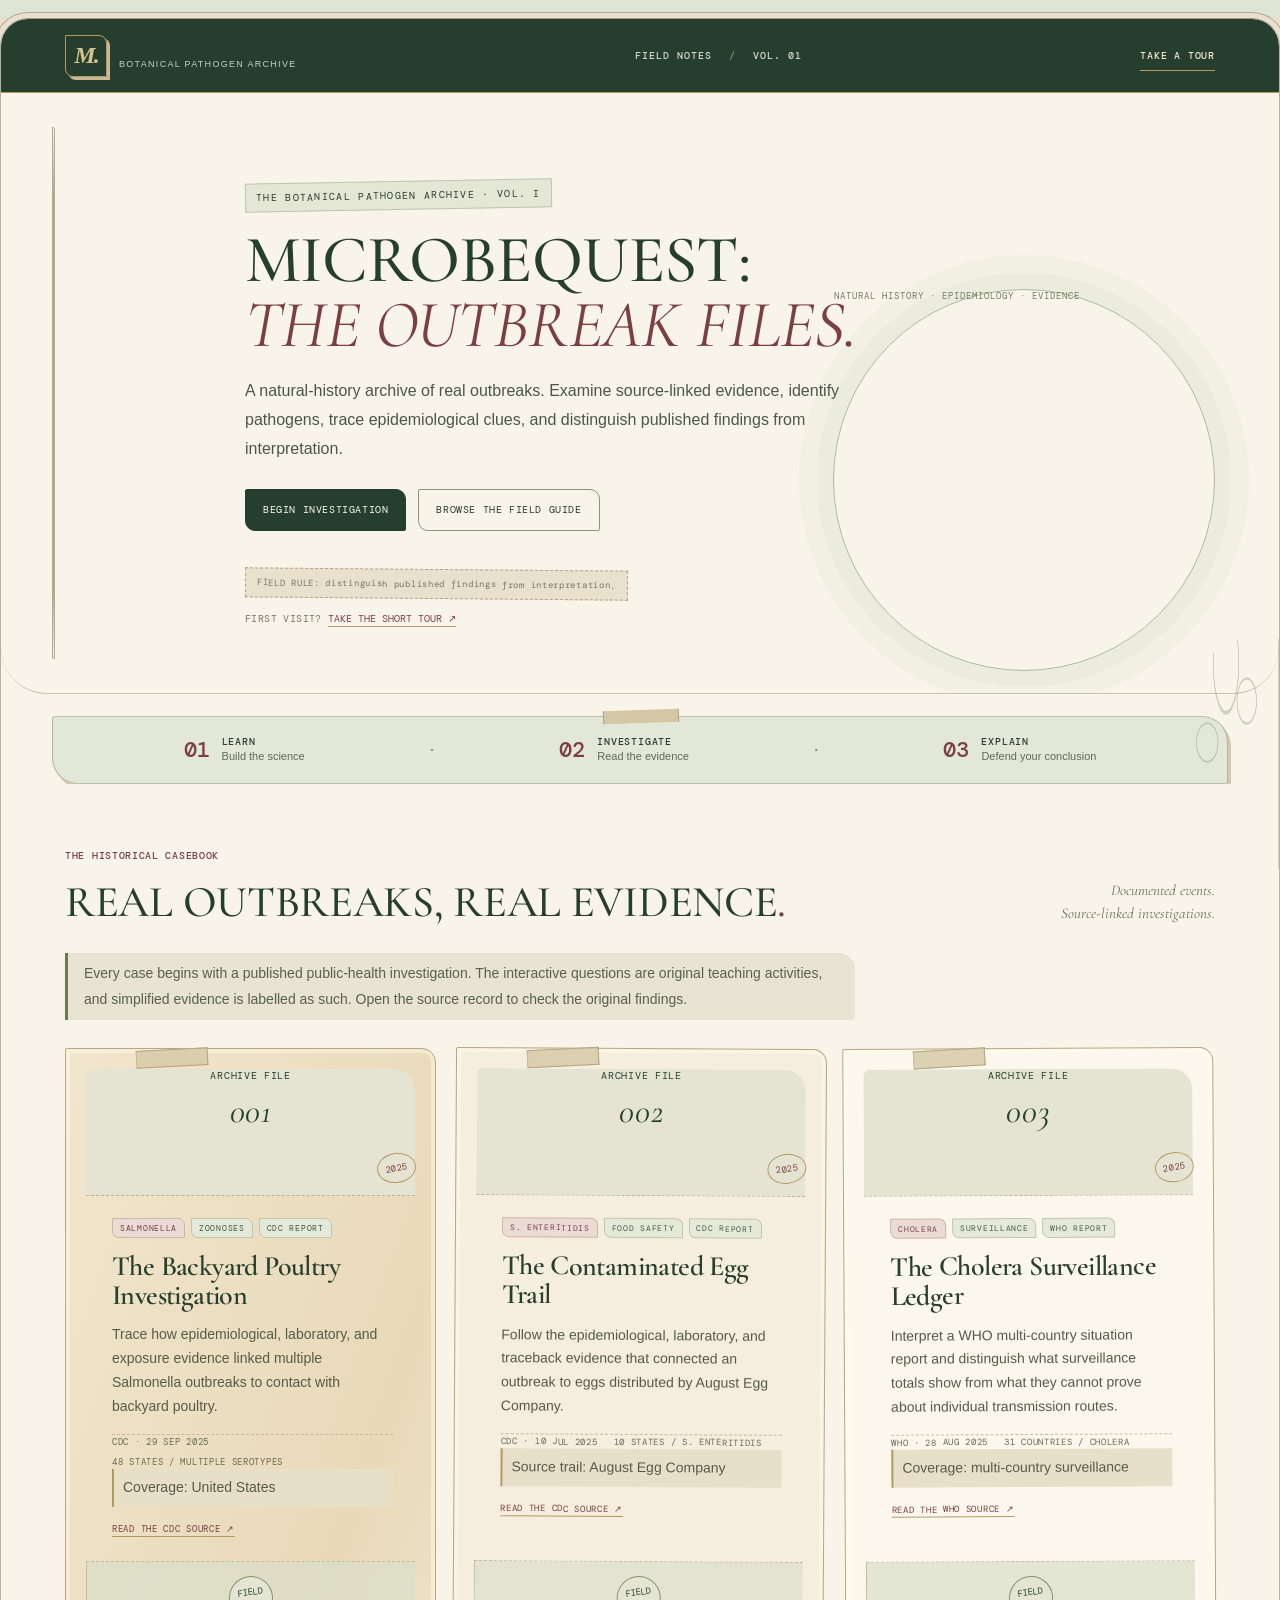
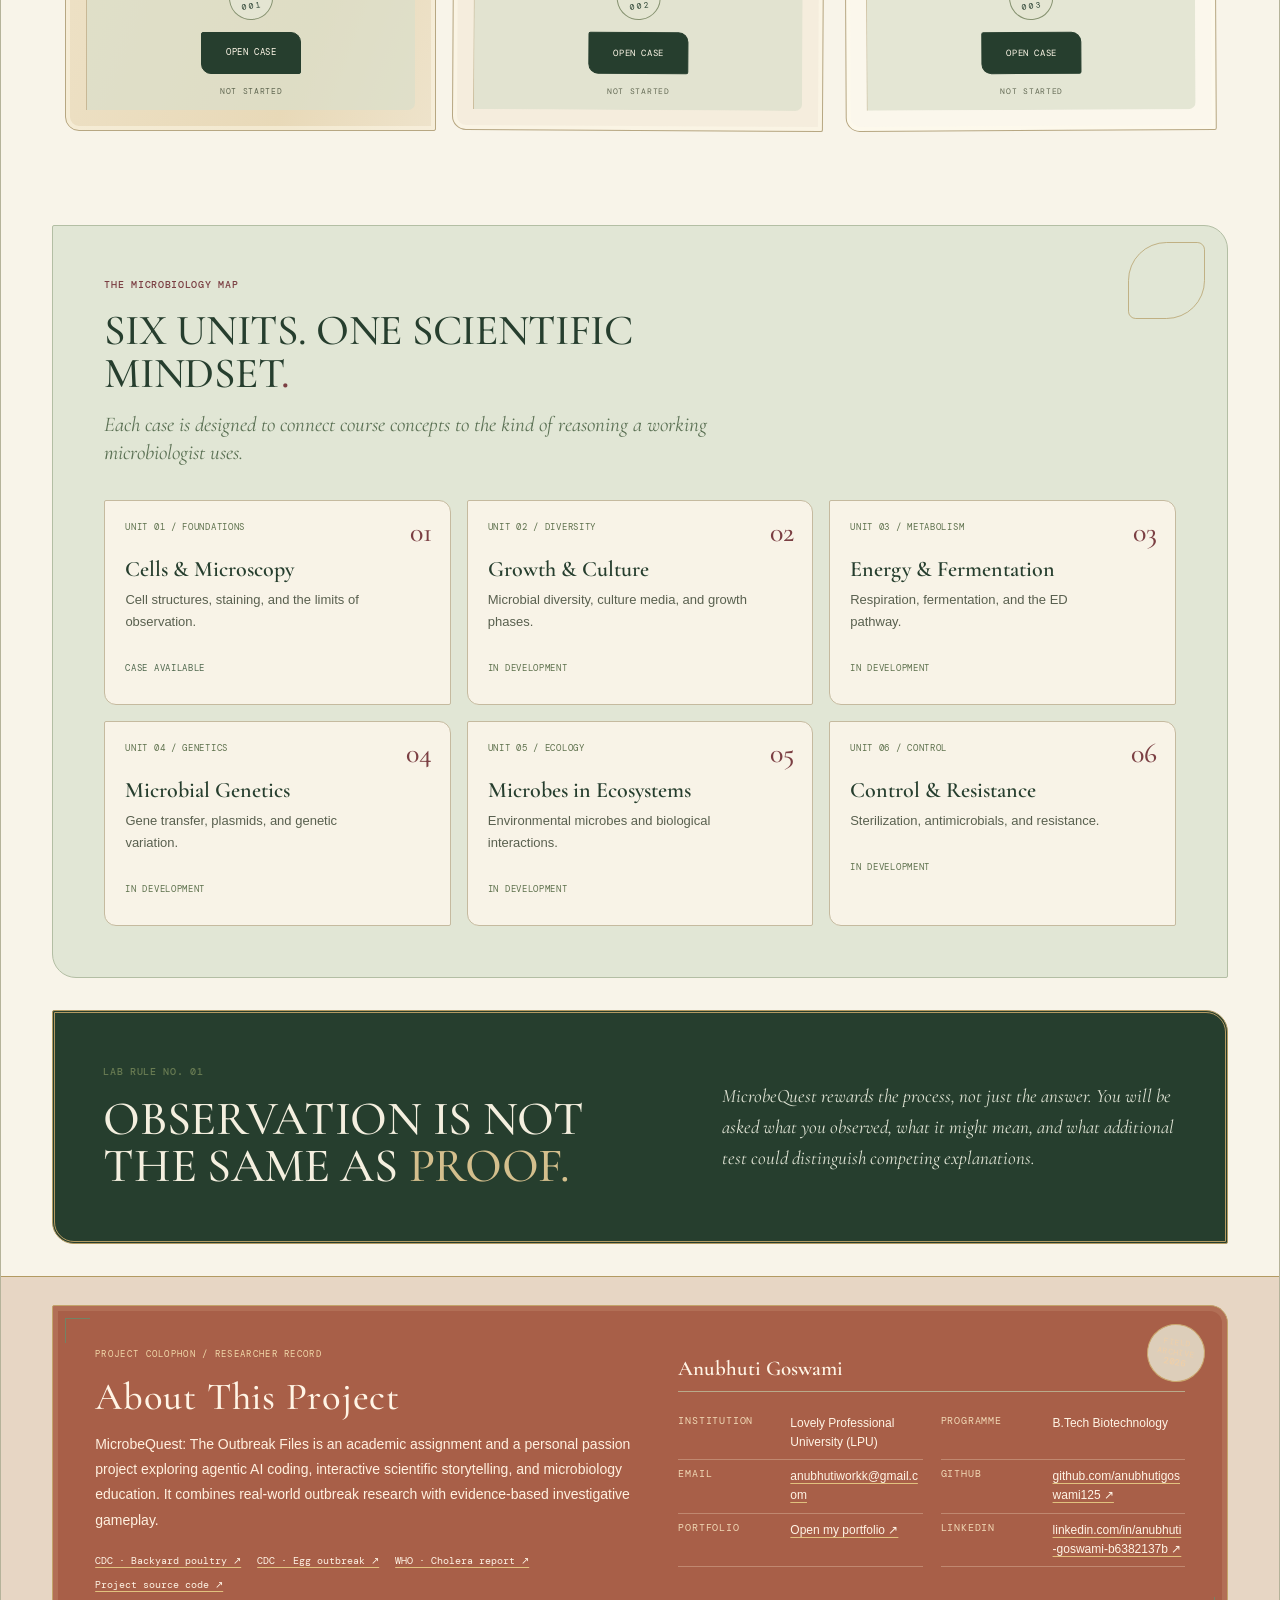
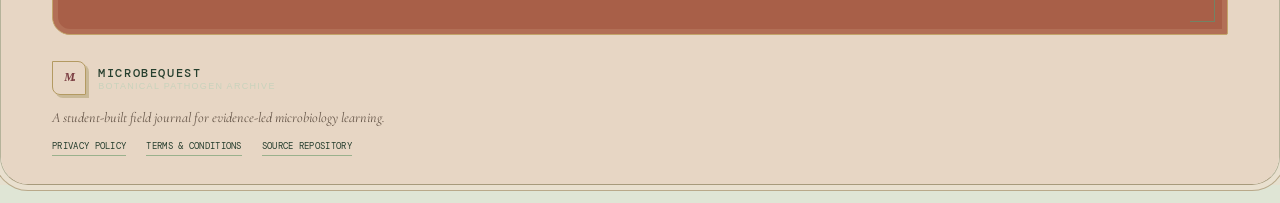
==== index.html @ d9cd5248 "Remove registration number and add portfolio link" ====
<!doctype html>
<html lang="en">
<head>
  <meta charset="utf-8">
  <meta name="viewport" content="width=device-width, initial-scale=1">
  <meta name="theme-color" content="#263e2e">
  <meta name="description" content="MicrobeQuest: The Outbreak Files — a botanical pathogen archive for source-based microbiology investigations.">
  <title>MicrobeQuest: The Outbreak Files | Botanical Pathogen Archive</title>
  <link rel="stylesheet" href="css/style.css">
  <script src="js/app.js" defer></script>
</head>
<body>
  <a class="skip-link" href="#main">Skip to investigation</a>
  <div class="desktop-shell">
    <header class="topbar">
      <a class="brand" href="index.html" aria-label="MicrobeQuest home">
        <span class="brand-mark" aria-hidden="true">M.</span>
        <span><strong>MICROBEQUEST</strong><small>BOTANICAL PATHOGEN ARCHIVE</small></span>
      </a>
      <div class="topbar-status">FIELD NOTES <span class="topbar-divider">/</span> VOL. 01</div>
      <button class="topbar-link tour-link" id="take-tour" type="button">TAKE A TOUR</button>
    </header>

    <main id="main">
      <section class="hero">
    </svg>
          <div class="hero-copy" id="hero-intro">
          <p class="eyebrow">THE BOTANICAL PATHOGEN ARCHIVE · VOL. I</p>
          <h1>MICROBEQUEST:<br><span>THE OUTBREAK FILES.</span></h1>
          <p class="hero-description">A natural-history archive of real outbreaks. Examine source-linked evidence, identify pathogens, trace epidemiological clues, and distinguish published findings from interpretation.</p>
          <div class="hero-actions">
            <button class="button button-primary" id="start-investigation">BEGIN INVESTIGATION</button>
            <a class="button button-secondary" href="#field-guide">BROWSE THE FIELD GUIDE</a>
          </div>
          <div class="hero-footnote">FIELD RULE: distinguish published findings from interpretation.</div>
          <p class="tour-prompt">FIRST VISIT? <button class="inline-tour-link" id="hero-tour" type="button">TAKE THE SHORT TOUR ↗</button></p>
        </div>
      </section>

      <section class="mission-strip" aria-label="Learning loop">
        <div><span class="strip-number">01</span><span><strong>LEARN</strong><small>Build the science</small></span></div>
        <span class="strip-arrow" aria-hidden="true">·</span>
        <div><span class="strip-number">02</span><span><strong>INVESTIGATE</strong><small>Read the evidence</small></span></div>
        <span class="strip-arrow" aria-hidden="true">·</span>
        <div><span class="strip-number">03</span><span><strong>EXPLAIN</strong><small>Defend your conclusion</small></span></div>
      </section>

      <section class="case-section" id="case-files" aria-labelledby="case-files-title">
        <div class="section-heading">
          <div><p class="eyebrow">THE HISTORICAL CASEBOOK</p><h2 id="case-files-title">REAL OUTBREAKS, REAL EVIDENCE<span class="heading-period">.</span></h2></div>
          <p class="section-aside">Documented events.<br>Source-linked investigations.</p>
        </div>
        <p class="archive-intro">Every case begins with a published public-health investigation. The interactive questions are original teaching activities, and simplified evidence is labelled as such. Open the source record to check the original findings.</p>
        <div class="case-archive-grid">
          <article class="case-card case-card-archive">
            <div class="case-card-index"><span>ARCHIVE FILE</span><strong>001</strong><span class="case-stamp">2025</span></div>
            <div class="case-card-main">
              <div class="case-tags"><span>SALMONELLA</span><span>ZOONOSES</span><span>CDC REPORT</span></div>
              <h3>The Backyard Poultry Investigation</h3>
              <p>Trace how epidemiological, laboratory, and exposure evidence linked multiple Salmonella outbreaks to contact with backyard poultry.</p>
              <div class="case-meta"><span>CDC · 29 SEP 2025</span><span>48 STATES / MULTIPLE SEROTYPES</span></div><p class="case-geography">Coverage: United States</p>
              <a class="source-link" href="https://www.cdc.gov/salmonella/outbreaks/mbandaka-05-01/investigation.html" target="_blank" rel="noreferrer">READ THE CDC SOURCE ↗</a>
            </div>
            <div class="case-card-action"><div class="case-seal">FIELD<br><small>001</small></div><button class="button button-primary" data-case-id="poultry">OPEN CASE</button><small class="case-progress" data-case-progress="poultry">NOT STARTED</small></div>
          </article>
          <article class="case-card case-card-archive">
            <div class="case-card-index"><span>ARCHIVE FILE</span><strong>002</strong><span class="case-stamp">2025</span></div>
            <div class="case-card-main">
              <div class="case-tags"><span>S. ENTERITIDIS</span><span>FOOD SAFETY</span><span>CDC REPORT</span></div>
              <h3>The Contaminated Egg Trail</h3>
              <p>Follow the epidemiological, laboratory, and traceback evidence that connected an outbreak to eggs distributed by August Egg Company.</p>
              <div class="case-meta"><span>CDC · 10 JUL 2025</span><span>10 STATES / S. ENTERITIDIS</span></div><p class="case-geography">Source trail: August Egg Company</p>
              <a class="source-link" href="https://www.cdc.gov/salmonella/outbreaks/eggs-06-25/investigation.html" target="_blank" rel="noreferrer">READ THE CDC SOURCE ↗</a>
            </div>
            <div class="case-card-action"><div class="case-seal">FIELD<br><small>002</small></div><button class="button button-primary" data-case-id="eggs">OPEN CASE</button><small class="case-progress" data-case-progress="eggs">NOT STARTED</small></div>
          </article>
          <article class="case-card case-card-archive">
            <div class="case-card-index"><span>ARCHIVE FILE</span><strong>003</strong><span class="case-stamp">2025</span></div>
            <div class="case-card-main">
              <div class="case-tags"><span>CHOLERA</span><span>SURVEILLANCE</span><span>WHO REPORT</span></div>
              <h3>The Cholera Surveillance Ledger</h3>
              <p>Interpret a WHO multi-country situation report and distinguish what surveillance totals show from what they cannot prove about individual transmission routes.</p>
              <div class="case-meta"><span>WHO · 28 AUG 2025</span><span>31 COUNTRIES / CHOLERA</span></div><p class="case-geography">Coverage: multi-country surveillance</p>
              <a class="source-link" href="https://www.who.int/publications/m/item/multi-country-outbreak-of-cholera--external-situation-report--29--28-august-2025" target="_blank" rel="noreferrer">READ THE WHO SOURCE ↗</a>
            </div>
            <div class="case-card-action"><div class="case-seal">FIELD<br><small>003</small></div><button class="button button-primary" data-case-id="cholera">OPEN CASE</button><small class="case-progress" data-case-progress="cholera">NOT STARTED</small></div>
          </article>
        </div>
      </section>

      <section class="investigation hidden" id="investigation" aria-labelledby="investigation-title">
        <div class="investigation-topline"><span class="eyebrow">CASE 001 / ACTIVE INVESTIGATION</span><button class="text-button" id="close-case">← BACK TO CASE FILES</button></div>
        <div class="investigation-grid">
          <aside class="case-sidebar">
            <p class="sidebar-label">CASE PROTOCOL</p>
            <h3 id="investigation-title">The Mystery of the Missing Cell Wall</h3>
            <div class="protocol-step active"><span>01</span><div><strong>SCIENCE BRIEFING</strong><small>Review the basics</small></div></div>
            <div class="protocol-step"><span>02</span><div><strong>READ THE EVIDENCE</strong><small>Observe before deciding</small></div></div>
            <div class="protocol-step"><span>03</span><div><strong>YOUR CONCLUSION</strong><small>Explain your reasoning</small></div></div>
            <div class="sidebar-score"><small>INVESTIGATION SCORE</small><strong id="score">000</strong><span>POINTS</span></div>
          </aside>
          <div class="investigation-content" id="investigation-content" tabindex="-1">
            <div class="content-kicker"><span class="kicker-icon">FIELD NOTE 01</span> PHASE 01: SCIENCE BRIEFING</div>
            <h2>First, know what you're looking at.</h2>
            <p class="lead">A stain is a clue, not a complete identity. Let's review the structures that help microbiologists interpret a cell.</p>
            <div class="briefing-grid">
              <article class="briefing-card"><div class="briefing-symbol symbol-membrane">CELL</div><h3>Cell membrane</h3><p>A selectively permeable boundary that regulates movement of substances into and out of the cell. Both bacteria and archaea have cell membranes, though their membrane chemistry differs.</p></article>
              <article class="briefing-card"><div class="briefing-symbol symbol-wall">WALL</div><h3>Cell wall</h3><p>Provides structural support and helps resist osmotic pressure in many microbes. Bacterial walls commonly contain peptidoglycan; not every microbe has a cell wall.</p></article>
              <article class="briefing-card"><div class="briefing-symbol symbol-stain">GRAM</div><h3>Gram staining</h3><p>Separates many bacteria into Gram-positive and Gram-negative groups based on cell-envelope properties and stain retention. It does not identify a species by itself.</p></article>
            </div>
            <div class="science-note"><span class="note-icon">i</span><p><strong>SCIENTIFIC CAUTION</strong><br>A Gram-stain result can be affected by culture age, sample quality, and staining technique. Never infer more than the method supports.</p></div>
            <div class="content-footer"><span>BRIEFING 01 / 03</span><button class="button button-primary" id="to-evidence">BRIEFING COMPLETE: VIEW EVIDENCE →</button></div>
          </div>
        </div>
      </section>

      <section class="field-guide" id="field-guide">
        <div class="field-guide-header"><p class="eyebrow">THE MICROBIOLOGY MAP</p><h2>SIX UNITS. ONE SCIENTIFIC MINDSET<span class="heading-period">.</span></h2><p>Each case is designed to connect course concepts to the kind of reasoning a working microbiologist uses.</p></div>
        <div class="unit-grid">
          <article class="unit-card unit-open"><span class="unit-id">UNIT 01 / FOUNDATIONS</span><span class="unit-glyph" aria-hidden="true">01</span><h3>Cells &amp; Microscopy</h3><p>Cell structures, staining, and the limits of observation.</p><span class="unit-state">CASE AVAILABLE</span></article>
          <article class="unit-card"><span class="unit-id">UNIT 02 / DIVERSITY</span><span class="unit-glyph" aria-hidden="true">02</span><h3>Growth &amp; Culture</h3><p>Microbial diversity, culture media, and growth phases.</p><span class="unit-state">IN DEVELOPMENT</span></article>
          <article class="unit-card"><span class="unit-id">UNIT 03 / METABOLISM</span><span class="unit-glyph" aria-hidden="true">03</span><h3>Energy &amp; Fermentation</h3><p>Respiration, fermentation, and the ED pathway.</p><span class="unit-state">IN DEVELOPMENT</span></article>
          <article class="unit-card"><span class="unit-id">UNIT 04 / GENETICS</span><span class="unit-glyph" aria-hidden="true">04</span><h3>Microbial Genetics</h3><p>Gene transfer, plasmids, and genetic variation.</p><span class="unit-state">IN DEVELOPMENT</span></article>
          <article class="unit-card"><span class="unit-id">UNIT 05 / ECOLOGY</span><span class="unit-glyph" aria-hidden="true">05</span><h3>Microbes in Ecosystems</h3><p>Environmental microbes and biological interactions.</p><span class="unit-state">IN DEVELOPMENT</span></article>
          <article class="unit-card"><span class="unit-id">UNIT 06 / CONTROL</span><span class="unit-glyph" aria-hidden="true">06</span><h3>Control &amp; Resistance</h3><p>Sterilization, antimicrobials, and resistance.</p><span class="unit-state">IN DEVELOPMENT</span></article>
        </div>
      </section>

      <section class="principles">
        <div><p class="eyebrow">LAB RULE NO. 01</p><h2>OBSERVATION IS NOT<br>THE SAME AS <span>PROOF.</span></h2></div>
        <p>MicrobeQuest rewards the process, not just the answer. You will be asked what you observed, what it might mean, and what additional test could distinguish competing explanations.</p>
      </section>
    </main>

    <footer class="site-footer">
      <section class="credits-panel" aria-labelledby="credits-heading">
        <div class="credits-heading">
          <p class="eyebrow">PROJECT COLOPHON / RESEARCHER RECORD</p>
          <h2 id="credits-heading">About This Project</h2>
          <p>MicrobeQuest: The Outbreak Files is an academic assignment and a personal passion project exploring agentic AI coding, interactive scientific storytelling, and microbiology education. It combines real-world outbreak research with evidence-based investigative gameplay.</p>
          <nav class="project-source-links" aria-label="Project references"><a href="https://www.cdc.gov/salmonella/outbreaks/mbandaka-05-01/investigation.html" target="_blank" rel="noreferrer">CDC · Backyard poultry ↗</a><a href="https://www.cdc.gov/salmonella/outbreaks/eggs-06-25/investigation.html" target="_blank" rel="noreferrer">CDC · Egg outbreak ↗</a><a href="https://www.who.int/publications/m/item/multi-country-outbreak-of-cholera--external-situation-report--29--28-august-2025" target="_blank" rel="noreferrer">WHO · Cholera report ↗</a><a href="https://github.com/anubhutigoswami125/MicrobeQuest" target="_blank" rel="noreferrer">Project source code ↗</a></nav>
        </div>
        <div class="credits-details">
          <p class="credits-name">Anubhuti Goswami</p>
          <dl>
            
            <div><dt>Institution</dt><dd>Lovely Professional University (LPU)</dd></div>
            <div><dt>Programme</dt><dd>B.Tech Biotechnology</dd></div>
            <div><dt>Email</dt><dd><a href="mailto:anubhutiworkk@gmail.com">anubhutiworkk@gmail.com</a></dd></div>
            <div><dt>GitHub</dt><dd><a href="https://github.com/anubhutigoswami125" target="_blank" rel="noreferrer">github.com/anubhutigoswami125 ↗</a></dd></div>
            <div><dt>Portfolio</dt><dd><a href="https://anubhutigoswami125.github.io/" target="_blank" rel="noreferrer">Open my portfolio ↗</a></dd></div>
            <div><dt>LinkedIn</dt><dd><a href="https://www.linkedin.com/in/anubhuti-goswami-b6382137b/" target="_blank" rel="noreferrer">linkedin.com/in/anubhuti-goswami-b6382137b ↗</a></dd></div>
          </dl>
        </div>
        <span class="credits-seal" aria-hidden="true">FIELD<br>ARCHIVE<br><b>2026</b></span>
      </section><a class="brand footer-brand" href="index.html"><span class="brand-mark">M.</span><span><strong>MICROBEQUEST</strong><small>BOTANICAL PATHOGEN ARCHIVE</small></span></a><p>A student-built field journal for evidence-led microbiology learning.</p><nav class="footer-links" aria-label="Legal and project links"><a href="privacy.html">PRIVACY POLICY</a><a href="terms.html">TERMS &amp; CONDITIONS</a><a href="https://github.com/anubhutigoswami125/MicrobeQuest" target="_blank" rel="noreferrer">SOURCE REPOSITORY</a></nav></footer>
  </div>
  <section class="tour-guide" id="tour-guide" role="region" aria-label="Website tour guide" aria-live="polite" hidden>
    <div class="tour-guide-top"><span class="tour-kicker">FIELD GUIDE / ORIENTATION</span><button type="button" class="tour-close" id="tour-close" aria-label="Close tour">×</button></div>
    <p class="tour-count" id="tour-count">STEP 1 OF 7</p>
    <h2 id="tour-title">Welcome to MicrobeQuest</h2>
    <p id="tour-copy">Explore documented outbreaks through source-based evidence and scientific reasoning.</p>
    <div class="tour-progress" aria-hidden="true"><span id="tour-progress-bar"></span></div>
    <div class="tour-controls"><button type="button" class="tour-control tour-back" id="tour-back">BACK</button><button type="button" class="tour-skip" id="tour-skip">SKIP TOUR</button><button type="button" class="tour-control tour-next" id="tour-next">NEXT →</button></div>
  </section>
  <div class="toast" id="toast" role="status" aria-live="polite"></div>
</body>
</html>
---- css/style.css ----
@import url('https://fonts.googleapis.com/css2?family=Cormorant+Garamond:ital,wght@0,400;0,500;0,600;1,400;1,500;1,600&family=DM+Mono:wght@400;500&display=swap');
:root{--ink:#30203d;--muted:#687568;--pink:#f2a9d8;--hot:#e84eb4;--lav:#d9dfcf;--blue:#d8e1d3;--cream:#f8f5ec;--line:#d9bdd7;--lime:#d8f28d;--mono:"DM Mono",monospace;--sans:"Space Grotesk",sans-serif;--pixel:4px 0,0 4px,4px 4px}
*{box-sizing:border-box}html{scroll-behavior:smooth;scroll-padding-top:24px}body{margin:0;color:var(--ink);background-color:#f5f0e4;background-image:radial-gradient(#b7b5a3 0.7px,transparent .7px);background-size:12px 12px;font-family:var(--sans);line-height:1.55}button,a{font:inherit}a{color:inherit}.skip-link{position:absolute;top:-60px;left:12px;background:white;padding:10px;z-index:10}.skip-link:focus{top:12px}.desktop-shell{max-width:1440px;margin:0 auto;background:var(--cream);border-left:1px solid #e6cfe3;border-right:1px solid #e6cfe3;overflow:hidden}.topbar{height:76px;padding:0 clamp(20px,5vw,72px);display:flex;align-items:center;justify-content:space-between;border-bottom:2px solid var(--ink);background:#fffafd}.brand{display:flex;align-items:center;gap:12px;text-decoration:none}.brand-mark{width:42px;height:42px;display:grid;place-items:center;background:var(--hot);color:#fff;border:2px solid var(--ink);box-shadow:4px 4px 0 var(--ink);font:700 15px var(--mono);letter-spacing:-2px}.brand strong,.brand small{display:block;line-height:1.3}.brand strong{font:500 14px var(--mono);letter-spacing:1px}.brand small{font:400 9px var(--mono);letter-spacing:1.5px;color:var(--muted)}.topbar-status,.topbar-link{font:500 10px var(--mono);letter-spacing:1px}.status-dot{display:inline-block;width:8px;height:8px;background:#83c777;border:1px solid var(--ink);margin-right:8px}.topbar-divider{color:#b49bb7;padding:0 10px}.topbar-link{text-decoration:none;border-bottom:1px solid var(--hot);padding:8px 0}.hero{position:relative;display:grid;grid-template-columns:1.05fr .95fr;gap:32px;align-items:center;padding:clamp(52px,7vw,104px) clamp(24px,7vw,100px) 84px;background:linear-gradient(118deg,#f8f5ec 0%,#f8f5ec 45%,#f0dfd4 100%);border-bottom:2px solid var(--ink)}.eyebrow{font:500 10px var(--mono);letter-spacing:1.7px;color:#a23b8b;margin:0 0 16px}.pixel-star{color:var(--hot);font-size:16px;margin-right:6px}.hero h1{font-size:clamp(42px,6.3vw,82px);line-height:.99;letter-spacing:-4px;margin:0 0 24px;font-weight:700}.hero h1 span{color:#d83c9e;text-shadow:3px 3px 0 #f8c5e7}.hero-description{font-size:16px;line-height:1.75;max-width:520px;color:#65516d;margin:0 0 28px}.hero-actions{display:flex;gap:12px;flex-wrap:wrap}.button{display:inline-flex;align-items:center;justify-content:center;gap:18px;min-height:48px;padding:12px 17px;border:2px solid var(--ink);border-radius:0;text-decoration:none;font:500 10px var(--mono);letter-spacing:.7px;cursor:pointer;transition:transform .15s,box-shadow .15s}.button:hover{transform:translate(-2px,-2px);box-shadow:4px 4px 0 var(--ink)}.button:focus-visible,a:focus-visible{outline:3px solid #8f514d;outline-offset:4px}.button-primary{background:var(--hot);color:#fff;box-shadow:3px 3px 0 var(--ink)}.button-secondary{background:#fffafd;color:var(--ink)}.hero-footnote{margin-top:24px;font:10px var(--mono);color:#687568}.tiny-square{display:inline-block;width:7px;height:7px;background:var(--lime);border:1px solid var(--ink);margin-right:8px}.hero-art{position:relative;max-width:510px;width:100%;justify-self:end;padding:15px}.art-window{border:2px solid var(--ink);background:#fff;box-shadow:8px 8px 0 var(--ink);transform:rotate(1deg)}.window-bar,.window-footer{height:32px;display:flex;align-items:center;justify-content:space-between;padding:0 12px;background:#e7e8d9;border-bottom:2px solid var(--ink);font:9px var(--mono);letter-spacing:1px}.window-footer{background:#fffafd;border:0;border-top:2px solid var(--ink)}.feed-status{color:#558e4c}.petri-scene{height:330px;position:relative;overflow:hidden;background:linear-gradient(145deg,#dbe2d0 0%,#f0dfd4 56%,#d4dfd2 100%);display:grid;place-items:center}.petri-scene:before,.petri-scene:after{content:"";position:absolute;width:130%;height:1px;background:#fff7;transform:rotate(-25deg)}.petri-scene:after{transform:rotate(25deg)}.petri-dish{position:relative;width:min(68%,255px);aspect-ratio:1;border-radius:50%;border:3px solid #fff9;outline:2px solid #7b8c72;background:radial-gradient(circle at 36% 28%,#fff9 0 3%,transparent 4%),radial-gradient(circle at 65% 70%,#dc64b9 0 4%,transparent 5%),radial-gradient(circle at 40% 70%,#829b7d 0 5%,transparent 6%),radial-gradient(circle at 55% 43%,#ff8bcf 0 7%,transparent 8%),radial-gradient(circle at 52% 52%,#f7b5e7 0,#f7b5e7 40%,#f6d6f0 70%);box-shadow:inset 0 0 0 8px #ffffff38,0 13px 24px #56634d55;z-index:1}.dish-glint{position:absolute;inset:10px;border-radius:50%;border-top:2px solid #fff9;border-left:1px solid #fff8}.microbe{position:absolute;color:#5e7559;font-size:29px;text-shadow:2px 2px #fff8;animation:float 4s ease-in-out infinite}.microbe-a{top:20%;left:22%}.microbe-b{top:31%;right:17%;color:#b92d91;animation-delay:-1s}.microbe-c{top:57%;left:17%;color:#7e9276;animation-delay:-2s}.microbe-d{bottom:17%;left:47%;color:#c340a1;animation-delay:-.5s}.microbe-e{top:53%;right:18%;color:#a08a59;animation-delay:-1.4s}.microbe-f{top:14%;right:40%;color:#e44eaa;animation-delay:-2.4s}.microbe-g{bottom:25%;left:32%;color:#7e9276;animation-delay:-3s}.orbit{position:absolute;border:1px dashed #fff9;border-radius:50%;width:83%;aspect-ratio:1;z-index:0}.orbit-two{width:105%;border-color:#81907866}.art-label{position:absolute;z-index:2;font:9px var(--mono);letter-spacing:1px;color:#38264a;background:#fff9;padding:5px 8px}.label-top{top:22px;left:18px}.label-bottom{bottom:19px;right:16px}.spark{position:absolute;color:#fff;font-size:23px}.spark-one{top:48px;right:54px}.spark-two{bottom:54px;left:38px;font-size:29px}.spark-three{top:72px;left:54px}.floating-note{position:absolute;z-index:2;background:#e4f5a5;border:2px solid var(--ink);box-shadow:3px 3px 0 var(--ink);padding:9px 12px;font:9px/1.7 var(--mono);letter-spacing:.5px;transform:rotate(-7deg)}.note-left{bottom:8px;left:-4px}.note-right{top:4px;right:-3px;background:#e0e6d6;transform:rotate(6deg)}.hero-sticker{position:absolute;bottom:20px;left:45%;transform:rotate(-8deg);background:#f8d2ed;border:2px solid var(--ink);padding:10px 13px;text-align:center;font:700 10px/1.3 var(--mono);box-shadow:3px 3px 0 var(--ink)}.mission-strip{display:flex;align-items:center;justify-content:space-evenly;gap:18px;padding:25px clamp(20px,7vw,100px);background:#e7e8d9;border-bottom:2px solid var(--ink)}.mission-strip>div{display:flex;align-items:center;gap:12px}.strip-number{font:500 22px var(--mono);color:#a23b8b}.mission-strip strong,.mission-strip small{display:block}.mission-strip strong{font:500 10px var(--mono);letter-spacing:1px}.mission-strip small{font-size:11px;color:var(--muted)}.strip-arrow{color:#a23b8b;font-size:18px}.case-section,.field-guide{padding:clamp(50px,7vw,90px) clamp(24px,7vw,100px)}.section-heading{display:flex;align-items:end;justify-content:space-between;gap:24px;margin-bottom:28px}.section-heading h2,.field-guide h2{font-size:clamp(27px,4vw,43px);letter-spacing:-1.5px;line-height:1.1;margin:0}.heading-period{color:var(--hot)}.section-aside{font:10px/1.8 var(--mono);color:var(--muted);text-align:right;margin:0}.case-card{display:grid;grid-template-columns:100px 1fr 180px;gap:24px;border:2px solid var(--ink);background:#fff;border-bottom:5px solid var(--ink);padding:24px;box-shadow:6px 6px 0 #e8cbe4}.case-card-index{display:flex;flex-direction:column;align-items:flex-start;gap:3px;border-right:1px dashed var(--line);font:10px var(--mono);color:var(--muted)}.case-card-index strong{font-size:36px;color:var(--ink);line-height:1.1}.case-stamp{margin-top:12px;border:1px solid #d94a9f;color:#c2338a;padding:4px 6px;font-size:9px;transform:rotate(-6deg)}.case-tags{display:flex;gap:7px;flex-wrap:wrap}.case-tags span{font:9px var(--mono);padding:4px 7px;background:#e5e8d9;border:1px solid #bdc5b1}.case-tags span:first-child{background:#f9d5ed}.case-card h3{font-size:23px;line-height:1.2;margin:13px 0 9px;letter-spacing:-.6px}.case-card-main>p{font-size:13px;color:var(--muted);max-width:650px;margin:0}.case-meta{display:flex;flex-wrap:wrap;gap:16px;margin-top:20px;font:9px var(--mono);color:#687568}.meta-icon{color:#c23c9a}.case-card-action{border-left:1px dashed var(--line);padding-left:22px;display:flex;flex-direction:column;align-items:flex-start;justify-content:center;gap:12px}.case-seal{width:56px;height:56px;display:grid;align-content:center;text-align:center;border:2px dashed #bc6cae;color:#bc4d9f;font:500 15px/1 var(--mono);transform:rotate(8deg)}.case-seal small{font-size:8px;letter-spacing:2px;margin-top:3px}.case-card-action .button{font-size:9px;gap:8px;padding:10px}.case-progress{font:9px var(--mono);color:#687568}.hidden{display:none!important}.investigation{margin:0 clamp(24px,7vw,100px) 80px;border:2px solid var(--ink);background:#fff;box-shadow:6px 6px 0 #e8cbe4}.investigation-topline{display:flex;justify-content:space-between;align-items:center;padding:15px 20px;background:#e7e8d9;border-bottom:2px solid var(--ink)}.investigation-topline .eyebrow{margin:0}.text-button{border:0;background:none;color:var(--muted);font:10px var(--mono);cursor:pointer}.investigation-grid{display:grid;grid-template-columns:245px minmax(0,1fr);min-height:520px}.case-sidebar{padding:24px 18px;background:#fff6fc;border-right:2px solid var(--ink)}.sidebar-label{font:9px var(--mono);letter-spacing:1.5px;color:#a23b8b}.case-sidebar h3{font-size:20px;line-height:1.2;margin:12px 0 28px}.protocol-step{display:flex;gap:12px;padding:12px 0;border-top:1px dashed var(--line);opacity:.56}.protocol-step.active{opacity:1}.protocol-step>span{font:14px var(--mono);color:#c13d9c}.protocol-step strong,.protocol-step small{display:block}.protocol-step strong{font:9px var(--mono);letter-spacing:.2px}.protocol-step small{font-size:10px;color:var(--muted)}.sidebar-score{margin-top:28px;padding:14px;background:#e7e8d9;border:1px solid #c9c8b5}.sidebar-score small,.sidebar-score span{display:block;font:9px var(--mono);letter-spacing:.6px}.sidebar-score strong{display:block;font:32px var(--mono);line-height:1.4}.sidebar-score span{color:var(--muted)}.investigation-content{padding:clamp(22px,4vw,44px)}.content-kicker{font:10px var(--mono);letter-spacing:1px;color:#a23b8b}.kicker-icon{font-size:17px;margin-right:8px}.investigation-content h2{font-size:clamp(24px,3vw,35px);letter-spacing:-1px;line-height:1.2;margin:14px 0}.lead{font-size:13px;color:var(--muted);max-width:650px}.briefing-grid{display:grid;grid-template-columns:repeat(3,minmax(0,1fr));gap:12px;margin:26px 0}.briefing-card{padding:15px 13px;border:1px solid var(--line);background:#fffaff}.briefing-symbol{font-size:25px;width:43px;height:43px;display:grid;place-items:center;border:1px solid var(--ink);margin-bottom:15px}.symbol-membrane{background:#e0e6d6}.symbol-wall{background:#f7d6ed}.symbol-stain{background:#e7e8d9}.briefing-card h3{font-size:14px;margin:0 0 8px}.briefing-card p{font-size:11px;line-height:1.65;color:var(--muted);margin:0}.science-note{display:flex;gap:12px;padding:13px;background:#fff6d7;border:1px solid #dfc77b}.note-icon{flex:0 0 24px;height:24px;display:grid;place-items:center;background:#f4dc87;border:1px solid var(--ink);font:700 13px var(--mono)}.science-note p{font-size:11px;margin:0;color:#6b5635}.science-note strong{font:10px var(--mono);letter-spacing:.5px}.content-footer{display:flex;align-items:center;justify-content:space-between;gap:14px;margin-top:25px;padding-top:18px;border-top:1px dashed var(--line)}.content-footer>span{font:9px var(--mono);color:var(--muted)}.content-footer .button{font-size:9px}.evidence-list{display:grid;gap:12px;margin:22px 0}.evidence-item{padding:16px;border:1px solid var(--line);background:#fffaff}.evidence-item h3{font-size:15px;margin:0 0 7px}.evidence-item p{font-size:12px;color:var(--muted);margin:0}.evidence-tag{font:9px var(--mono);letter-spacing:1px;color:#b23b91}.question-block{margin-top:22px;padding:20px;background:#ecebdd;border:1px solid #c4c8b5}.question-block h3{font-size:18px;margin:8px 0}.question-block>p{font-size:12px;color:var(--muted)}.answer-options{display:grid;gap:9px;margin-top:15px}.answer-option{display:flex;align-items:flex-start;gap:11px;text-align:left;padding:12px;background:#fff;border:1px solid #bfc6b5;cursor:pointer;color:var(--ink);font-size:12px}.answer-option:hover,.answer-option:focus-visible{border:2px solid #a23b8b;padding:11px}.answer-option[aria-pressed="true"]{background:#f9d8ed;border:2px solid #a23b8b;padding:11px}.option-letter{display:grid;place-items:center;width:23px;height:23px;flex:0 0 23px;background:#e7e8d9;border:1px solid var(--ink);font:10px var(--mono)}.feedback{margin-top:14px;padding:13px;border-left:4px solid #8aaf55;background:#f0f8e6;font-size:12px}.feedback.incorrect{border-color:#d58a42;background:#fff3df}.feedback strong{display:block;font:10px var(--mono);margin-bottom:5px}.feedback p{margin:0;color:#584a5f}.field-guide{background:#fffafd;border-top:2px solid var(--ink)}.field-guide-header{max-width:690px;margin-bottom:32px}.field-guide-header>p:last-child{font-size:14px;color:var(--muted);margin-top:16px}.unit-grid{display:grid;grid-template-columns:repeat(3,minmax(0,1fr));gap:13px}.unit-card{position:relative;min-height:205px;padding:20px;background:#fff;border:1px solid var(--line);border-bottom:3px solid var(--line)}.unit-open{border:2px solid var(--ink);border-bottom:4px solid var(--ink);background:#fff5fb;box-shadow:3px 3px 0 #efc3e4}.unit-id{display:block;font:9px var(--mono);letter-spacing:.6px;color:#8a718f}.unit-glyph{position:absolute;right:18px;top:14px;font-size:28px;color:#cb48a4}.unit-card h3{font-size:17px;margin:24px 0 8px}.unit-card p{font-size:12px;color:var(--muted);margin:0 0 17px;max-width:260px}.unit-state{font:9px var(--mono);letter-spacing:.4px;color:#9d829f}.unit-open .unit-state{color:#a23b8b}.principles{display:grid;grid-template-columns:1fr .8fr;gap:50px;align-items:center;padding:55px clamp(24px,7vw,100px);background:#e7e8d9;border-top:2px solid var(--ink);border-bottom:2px solid var(--ink)}.principles h2{font-size:clamp(27px,4vw,42px);line-height:1.12;letter-spacing:-1.3px;margin:0}.principles h2 span{color:#a23b8b}.principles>p{font-size:14px;color:#62516e;max-width:480px}.site-footer{display:flex;align-items:center;justify-content:space-between;gap:20px;padding:25px clamp(24px,5vw,72px);background:#fffafd}.footer-brand .brand-mark{width:34px;height:34px;font-size:12px}.footer-brand strong{font-size:11px}.footer-brand small{font-size:8px}.site-footer>p{font-size:10px;color:var(--muted)}.site-footer>a:last-child{font:9px var(--mono);letter-spacing:.6px;text-decoration:none;border-bottom:1px solid var(--hot);white-space:nowrap}.toast{position:fixed;bottom:18px;left:50%;transform:translate(-50%,20px);opacity:0;pointer-events:none;background:var(--ink);color:white;border:2px solid var(--hot);padding:12px 16px;font:11px var(--mono);z-index:20;transition:opacity .2s,transform .2s}.toast.visible{opacity:1;transform:translate(-50%,0)}@keyframes float{0%,100%{transform:translateY(0) rotate(0)}50%{transform:translateY(-6px) rotate(8deg)}}
@media(max-width:900px){.hero{grid-template-columns:1fr;gap:50px}.hero-art{justify-self:center;width:min(100%,520px)}.hero-sticker{left:60%}.case-card{grid-template-columns:75px 1fr}.case-card-action{grid-column:2;border:0;border-top:1px dashed var(--line);padding:18px 0 0;flex-direction:row;align-items:center;flex-wrap:wrap}.case-seal{display:none}.investigation-grid{grid-template-columns:200px minmax(0,1fr)}.briefing-grid{grid-template-columns:1fr}.briefing-card{display:grid;grid-template-columns:48px 1fr;column-gap:12px}.briefing-symbol{grid-row:span 2;margin:0}.briefing-card h3{align-self:end}.briefing-card p{grid-column:2}.unit-grid{grid-template-columns:repeat(2,minmax(0,1fr))}.principles{gap:24px}}
@media(max-width:620px){.topbar{height:66px;padding:0 17px}.topbar-status{display:none}.brand-mark{width:36px;height:36px}.brand strong{font-size:12px}.brand small{font-size:8px}.hero{padding:48px 22px 68px}.hero h1{letter-spacing:-2.5px;font-size:clamp(42px,12vw,65px)}.hero-description{font-size:14px}.hero-art{padding:8px}.petri-scene{height:270px}.floating-note{font-size:8px}.hero-sticker{bottom:0;left:auto;right:22px;font-size:8px}.mission-strip{padding:20px 16px;gap:8px;justify-content:space-between}.mission-strip>div{gap:6px}.strip-number{font-size:17px}.mission-strip strong{font-size:8px}.mission-strip small{font-size:9px}.strip-arrow{font-size:12px}.case-section,.field-guide{padding:48px 20px}.section-heading{display:block}.section-aside{text-align:left;margin-top:14px}.case-card{grid-template-columns:1fr;padding:18px;gap:14px}.case-card-index{flex-direction:row;align-items:center;border:0;border-bottom:1px dashed var(--line);padding-bottom:10px}.case-card-index strong{font-size:24px}.case-stamp{margin:0 0 0 10px}.case-card h3{font-size:21px}.case-card-action{grid-column:auto;padding-top:15px}.case-meta{gap:10px}.investigation{margin:0 15px 55px}.investigation-topline{align-items:flex-start;gap:12px}.investigation-topline .eyebrow{font-size:8px}.text-button{font-size:8px}.investigation-grid{grid-template-columns:1fr}.case-sidebar{border-right:0;border-bottom:2px solid var(--ink);padding:18px}.case-sidebar h3{margin-bottom:15px}.protocol-step{display:inline-flex;vertical-align:top;width:32%;gap:6px;padding:10px 3px}.protocol-step strong{font-size:7px}.protocol-step small{font-size:8px}.sidebar-score{margin-top:12px;display:flex;align-items:center;gap:10px}.sidebar-score strong{font-size:22px}.sidebar-score small{max-width:110px}.sidebar-score span{margin-left:auto}.investigation-content{padding:22px 17px}.content-footer{align-items:flex-start;flex-direction:column}.content-footer .button{width:100%}.unit-grid{grid-template-columns:1fr}.unit-card{min-height:170px}.principles{grid-template-columns:1fr;padding:42px 22px;gap:10px}.site-footer{flex-wrap:wrap;padding:22px}.site-footer>p{order:3;flex-basis:100%;margin:0}.site-footer>a:last-child{font-size:8px}.hero-actions .button{flex:1}.hero-actions{gap:9px}}
@media(prefers-reduced-motion:reduce){*,*::before,*::after{scroll-behavior:auto!important;animation:none!important;transition:none!important}}
/* Botanical scrapbook art direction: paper, ink, specimen labels, and quiet botanical greens. */
:root{--ink:#28372b;--muted:#687568;--pink:#c88f8c;--hot:#8f514d;--lav:#d9dfcf;--blue:#d8e1d3;--cream:#f8f5ec;--line:#c9c8b5;--lime:#dce1c9;--mono:"DM Mono",monospace;--sans:"Cormorant Garamond",Georgia,serif;--paper:#f8f5ec;--leaf:#50684e;--rose:#a76e6a;--gold:#9d8754}
html{background:#e9e4d6}body{color:var(--ink);background-color:#e9e4d6;background-image:radial-gradient(#b7b5a3 .55px,transparent .55px);background-size:9px 9px;font-family:var(--sans);font-size:18px}
.desktop-shell{background:var(--paper);border-color:#c8c4b4;box-shadow:0 0 0 8px #e9e4d6}.topbar,.site-footer{background:#f4f0e5;border-color:#8d9683}
.brand-mark{background:#d8dfca;color:var(--ink);border:1px solid var(--ink);box-shadow:3px 3px 0 #a8b29b;font-family:var(--sans);font-style:italic;font-size:20px}.brand strong{font:500 15px var(--mono);letter-spacing:1px}.brand small{color:#687568;font-size:9px;letter-spacing:1px}
.topbar-status,.topbar-link{color:#53634e}.topbar-link{border-color:#8f514d}
.hero{background-color:#f5f0e4;background-image:radial-gradient(ellipse at 82% 35%,#e2e7d6 0,transparent 38%),linear-gradient(90deg,#f8f5ec 0%,#f5f0e4 100%);border-color:#8d9683}
.eyebrow{font:500 10px var(--mono);color:#63775a;letter-spacing:1.2px}.hero h1{font-family:"Cormorant Garamond",Georgia,serif;font-size:clamp(52px,7vw,92px);font-weight:500;letter-spacing:-1.8px;line-height:.92}.hero h1 span{color:#7d8d70;text-shadow:none;font-style:italic}
.hero-description{font-family:"Cormorant Garamond",Georgia,serif;font-size:22px;color:#4e5b4c;line-height:1.45}
.button{font-family:var(--mono);font-size:10px;letter-spacing:.4px;border:1px solid #344234;border-radius:0;box-shadow:none;transition:background-color .15s,color .15s}.button:hover{transform:none;box-shadow:3px 3px 0 #9eaa93}
.button-primary{background:#53694e;color:#fffdf4;box-shadow:3px 3px 0 #a9b39d}.button-primary:hover{background:#3e533c}.button-secondary{background:#f8f5ec;color:#344234}.button:focus-visible,a:focus-visible{outline:2px solid #8f514d;outline-offset:3px}
.hero-footnote{font:italic 17px "Cormorant Garamond",Georgia,serif;color:#65735e}
.art-window{border:1px solid #53634e;background:#f8f5ec;box-shadow:7px 7px 0 #c7cbb9;transform:rotate(.5deg)}.window-bar,.window-footer{background:#e7e8d9;border-color:#7c8972;color:#40513e;font-family:var(--mono)}
.petri-scene{background-color:#dce3d2;background-image:linear-gradient(135deg,#dbe2d0,#eee4d4 58%,#d4dfd2)}.petri-scene:before,.petri-scene:after{background:#fff8}
.petri-dish{border-color:#fff9;outline:2px solid #7b8c72;background:radial-gradient(circle at 36% 28%,#fff9 0 3%,transparent 4%),radial-gradient(circle at 65% 70%,#b68e83 0 4%,transparent 5%),radial-gradient(circle at 40% 70%,#829b7d 0 5%,transparent 6%),radial-gradient(circle at 55% 43%,#b8c7a8 0 7%,transparent 8%),radial-gradient(circle at 52% 52%,#e2e6d4 0,#e2e6d4 40%,#f2eadb 70%);box-shadow:inset 0 0 0 8px #ffffff38,0 13px 24px #56634d22}
.microbe{color:#5e7559;text-shadow:none;animation:none}.microbe-b,.microbe-d{color:#a56f69}.microbe-c,.microbe-g{color:#7e9276}.microbe-e,.microbe-f{color:#a08a59}.orbit{border-color:#fff9}.orbit-two{border-color:#81907866}.art-label{color:#354433;background:#f8f5ecdd;font-family:var(--mono)}
.floating-note{background:#e6e8d7;border:1px solid #7b8973;box-shadow:3px 3px 0 #c0c8b5;color:#3f513c;font-family:var(--mono)}.note-right{background:#f0dfd4}.hero-sticker{background:#f0e6d8;border:1px solid #8f514d;box-shadow:3px 3px 0 #c9b8a6;color:#6e4b44;font-family:var(--mono)}
.mission-strip{background:#e7e8d9;border-color:#aab19d}.strip-number,.strip-arrow{color:#7d8d70}.mission-strip small,.section-aside{color:#697567}
.case-card{background:#fffdf6;border-color:#89947e;box-shadow:5px 5px 0 #d8d9c9}.case-card-index{border-color:#c9c8b5;color:#687568}.case-stamp{border-color:#a76e6a;color:#8f514d}.case-tags span{background:#e5e8d9;border-color:#bdc5b1;color:#4d6048}.case-tags span:first-child{background:#f0dfd4}
.case-card h3,.investigation-content h2,.briefing-card h3,.unit-card h3{font-family:"Cormorant Garamond",Georgia,serif;font-weight:600}.case-meta{color:#687568}.case-seal{background:#e2e6d5;border-color:#53634e}
.investigation{background:#f5f0e4;border-color:#89947e;box-shadow:6px 6px 0 #d8d9c9}.case-sidebar{background:#e8e8da;border-color:#aab19d}.sidebar-label,.sidebar-score small,.sidebar-score span,.protocol-step strong{color:#61705b}
.protocol-step.active{background:#f6f1e6;border-color:#9ca990}.protocol-step.active>span{background:#53694e;color:#fff}.sidebar-score{border-color:#aab19d}.investigation-content{background:#faf7ee}.content-kicker{color:#64795c;border-color:#c9c8b5;font-family:var(--mono)}.kicker-icon{color:#8f514d}
.lead{font-family:"Cormorant Garamond",Georgia,serif;font-size:20px;color:#586553;line-height:1.45}.briefing-card,.evidence-item{background:#fffdf6;border-color:#c9c8b5}.briefing-symbol{border-color:#7c8972}.symbol-membrane{background:#e0e6d6}.symbol-wall{background:#f0dfd4}.symbol-stain{background:#e7e8d9}
.briefing-card p,.evidence-item p{font-family:"Cormorant Garamond",Georgia,serif;font-size:17px;line-height:1.35;color:#596653}.science-note{background:#f1ead5;border-color:#c8b98c}.note-icon{background:#e0d4ad;border-color:#81754d}.science-note p{font-family:"Cormorant Garamond",Georgia,serif;font-size:17px;color:#5b573e}.content-footer{border-color:#c9c8b5}
.text-button{color:#596b53;border-color:#aab19d}.field-guide{background:#f5f0e4;border-color:#89947e}.field-guide-header>p:last-child{font-family:"Cormorant Garamond",Georgia,serif;font-size:20px;color:#586553}
.unit-card{background:#fffdf6;border-color:#c9c8b5}.unit-open{border-color:#61765a;background:#e9ecde;box-shadow:3px 3px 0 #d0d6c4}.unit-id,.unit-state{font-family:var(--mono);color:#6d7c66}.unit-glyph{color:#8f514d;font-family:"Cormorant Garamond",Georgia,serif;font-style:italic}.unit-open .unit-state{color:#50684e}
.principles{background:#e7e8d9;border-color:#aab19d}.principles h2{font-family:"Cormorant Garamond",Georgia,serif;font-weight:500}.principles h2 span{color:#8f514d}.principles>p{font-family:"Cormorant Garamond",Georgia,serif;font-size:21px;color:#586553;line-height:1.45}
.site-footer{border-top:1px solid #aab19d}.site-footer>p{font-family:"Cormorant Garamond",Georgia,serif;font-size:16px;color:#586553}.footer-links{display:flex;gap:16px;flex-wrap:wrap}.footer-links a{font:9px var(--mono);letter-spacing:.3px;text-decoration:none;border-bottom:1px solid #a76e6a;padding-bottom:3px}.toast{background:#344234;color:#fffdf4;border:1px solid #8f514d;font-family:var(--mono)}
/* Static ornamental cursor. It does not follow, trail, or animate. */
body{cursor:url("data:image/svg+xml,%3Csvg xmlns='http://www.w3.org/2000/svg' width='32' height='32' viewBox='0 0 32 32'%3E%3Cpath d='M3 2 C9 8 14 13 26 20 L17 20 L12 30 Z' fill='%23f8f5ec' stroke='%23344734' stroke-width='1.4'/%3E%3Cpath d='M6 6 C10 11 14 15 21 18' fill='none' stroke='%238f514d' stroke-width='1.2'/%3E%3Cpath d='M12 30 L14 22 L17 20' fill='none' stroke='%239d8754' stroke-width='1'/%3E%3C/svg%3E") 4 3,auto}
a,button,[role="button"],.answer-option{cursor:url("data:image/svg+xml,%3Csvg xmlns='http://www.w3.org/2000/svg' width='32' height='32' viewBox='0 0 32 32'%3E%3Cpath d='M4 2 C10 8 15 13 27 20 L18 20 L13 30 Z' fill='%23dce1c9' stroke='%23344734' stroke-width='1.4'/%3E%3Cpath d='M7 6 C11 11 15 15 22 18' fill='none' stroke='%238f514d' stroke-width='1.2'/%3E%3Cpath d='M13 30 L15 22 L18 20' fill='none' stroke='%239d8754' stroke-width='1'/%3E%3C/svg%3E") 4 3,pointer}
.footer-links a:hover,.topbar-link:hover{color:#8f514d}
.question-block{background:#ecebdd;border-color:#c4c8b5}.answer-option{background:#fffdf6;border-color:#bfc6b5}.answer-option:hover,.answer-option:focus-visible{border-color:#53694e}.answer-option[aria-pressed="true"]{background:#e5e8d9;border-color:#53694e}.option-letter{background:#e7e8d9}.feedback{border-color:#7b966c;background:#edf0e5}.feedback.incorrect{border-color:#b98a62;background:#f4e8d9}
@media(max-width:620px){.footer-links{width:100%;gap:12px}.footer-links a{font-size:8px}.hero-description{font-size:20px}.briefing-card p,.evidence-item p{font-size:16px}}

/* Legal pages use the same botanical paper and ink system. */
.legal-shell{min-height:100vh}
.legal-page{max-width:850px;margin:0 auto;padding:clamp(32px,7vw,84px) clamp(22px,6vw,72px) 72px}
.legal-page h1{font:500 clamp(42px,6vw,68px)/1 "Cormorant Garamond",Georgia,serif;letter-spacing:-1px;margin:0 0 10px;color:#344234}
.legal-page .legal-updated{font:10px var(--mono);letter-spacing:.5px;color:#687568;margin:0 0 30px}
.legal-page p{font:20px/1.5 "Cormorant Garamond",Georgia,serif;color:#4e5b4c}
.legal-page h2{font:600 27px/1.2 "Cormorant Garamond",Georgia,serif;margin:30px 0 8px;color:#344234}
.legal-page a{color:#8f514d;text-decoration-thickness:1px;text-underline-offset:3px}
.legal-note{padding:15px 18px;background:#e7e8d9;border-left:3px solid #8f514d}
@media(max-width:620px){.legal-page p{font-size:18px}.legal-page h2{font-size:24px}}

/* Specimen is a visible point-and-click target, not a cursor animation. */
.microbe{display:block;width:11px;height:11px;border:1px solid #53694e;border-radius:50%;background:currentColor;box-shadow:2px 2px 0 #fff9;font-size:0;animation:none}
.microbe-b,.microbe-d{width:8px;height:8px}.microbe-c,.microbe-g{width:13px;height:13px}.microbe-e,.microbe-f{width:6px;height:6px}
.specimen-hotspot{position:absolute;z-index:4;left:50%;top:50%;transform:translate(-50%,-50%);padding:8px 10px;background:#f8f5ec;border:1px solid #53694e;color:#344234;font:9px "DM Mono",monospace;letter-spacing:.5px;cursor:inherit}
.specimen-hotspot:hover,.specimen-hotspot:focus-visible{background:#e7e8d9;outline:2px solid #8f514d;outline-offset:2px}
.kicker-icon{font:9px "DM Mono",monospace;letter-spacing:.5px;margin-right:8px}

.briefing-symbol{font:9px var(--mono);letter-spacing:0;overflow:hidden}

/* Victorian botanical field-journal direction: forest greens, curved paper, pressed flora. */
:root{--ink:#243e2d;--muted:#647661;--pink:#d5a29b;--hot:#925f55;--lav:#d8e1c9;--blue:#c6d5b7;--cream:#f8f4e7;--line:#b5c4a7;--lime:#e3e8cf;--mono:"DM Mono",monospace;--sans:"Cormorant Garamond",Georgia,serif;--paper:#f8f4e7;--leaf:#355d40;--rose:#a66e65;--gold:#a58a4f}
html{background:#dfe5d5;scroll-behavior:smooth}
body{color:#243e2d;background-color:#e8ecdf;background-image:radial-gradient(#a8b69a .55px,transparent .55px),linear-gradient(145deg,#e8ecdf,#f2eadb 70%);background-size:10px 10px,100% 100%;font-family:"Cormorant Garamond",Georgia,serif;font-size:19px}
.desktop-shell{position:relative;background:#f8f4e7;border:1px solid #a7b99a;border-radius:28px;box-shadow:0 0 0 8px #dfe5d5,0 18px 55px #314b3020;overflow:hidden;margin:18px auto}
.topbar{height:82px;background:#f4f1e5;border:0;border-bottom:1px solid #b4c3a5;border-radius:26px 26px 0 0}
.brand-mark{background:#dce4cf;color:#294833;border:1px solid #607a5c;box-shadow:2px 2px 0 #a8b99a;border-radius:50%;font-family:"Cormorant Garamond",Georgia,serif;font-style:italic;font-size:24px}
.brand strong{font:500 15px var(--mono);letter-spacing:1px;color:#294833}.brand small{color:#61785d;font-size:9px;letter-spacing:1.1px}
.topbar-status,.topbar-link{color:#45654a}.topbar-link{border:1px solid #82977a;border-radius:18px;padding:9px 15px}
.hero{position:relative;isolation:isolate;overflow:hidden;border:0;border-radius:0 0 46px 46px;background:#f6f1e4;background-image:radial-gradient(ellipse at 85% 35%,#dce6cf 0,transparent 42%),linear-gradient(120deg,#f8f4e7 0%,#f1f0df 100%);padding-top:clamp(58px,8vw,112px);padding-bottom:clamp(58px,8vw,110px)}
.hero:before{content:"";position:absolute;z-index:-1;inset:18px;border:1px solid #bdc9b0;border-radius:42% 20px 38% 24px;pointer-events:none}
.hero:after{content:"";position:absolute;z-index:-1;right:-55px;bottom:-125px;width:380px;height:380px;border:1px solid #a7bb9b;border-radius:50%;box-shadow:0 0 0 16px #a7bb9b18,0 0 0 34px #a7bb9b14;pointer-events:none}
.hero h1{font-family:"Cormorant Garamond",Georgia,serif;font-size:clamp(60px,7.4vw,104px);font-weight:500;letter-spacing:-2px;line-height:.84;color:#254530}
.hero h1 span{color:#617d57;text-shadow:none;font-style:italic;font-weight:400}
.hero-description{font:500 24px/1.42 "Cormorant Garamond",Georgia,serif;color:#4e654d;max-width:520px}
.eyebrow{font:500 10px var(--mono);color:#5b7854;letter-spacing:1.15px}
.button{font:500 10px var(--mono);letter-spacing:.35px;border:1px solid #36563d;border-radius:9px;box-shadow:none;transition:background-color .15s,color .15s}
.button:hover{transform:translateY(-1px);box-shadow:2px 3px 0 #a5b99a}
.button-primary{background:#355d40;color:#fffaf0;box-shadow:3px 3px 0 #b4c3a5;border-radius:9px}
.button-primary:hover{background:#284b32}
.button-secondary{background:#f8f4e7;color:#35563c;border-radius:9px}
.hero-footnote{font:italic 18px "Cormorant Garamond",Georgia,serif;color:#5d7557}
.art-window{position:relative;border:1px solid #6e8965;border-radius:48% 48% 28px 28px / 20% 20% 28px 28px;background:#f7f2e5;box-shadow:8px 9px 0 #c7d2b9;transform:rotate(1deg);overflow:visible}
.window-bar{border-radius:50px 50px 0 0;background:#e3e9d7;border-color:#a6b99a;color:#35563c;font-family:var(--mono)}
.window-footer{background:#e3e9d7;border-color:#a6b99a;color:#35563c;font-family:var(--mono);border-radius:0 0 24px 24px}
.petri-scene{border-radius:0 0 24px 24px;background-color:#e2e9d7;background-image:radial-gradient(ellipse at 50% 50%,#f7f1df 0,#dbe5d1 72%,#d1dfc8 100%)}
.petri-dish{border-color:#fffdf4;outline:2px solid #78946d;background:radial-gradient(circle at 36% 28%,#fff9 0 3%,transparent 4%),radial-gradient(circle at 65% 70%,#b68e83 0 4%,transparent 5%),radial-gradient(circle at 40% 70%,#829b7d 0 5%,transparent 6%),radial-gradient(circle at 55% 43%,#b8c7a8 0 7%,transparent 8%),radial-gradient(circle at 52% 52%,#e2e6d4 0,#e2e6d4 40%,#f2eadb 70%);box-shadow:inset 0 0 0 8px #ffffff38,0 13px 24px #56634d22}
.microbe{color:#5e7559}.microbe-b,.microbe-d{color:#a56f69}.microbe-c,.microbe-g{color:#7e9276}.microbe-e,.microbe-f{color:#a08a59}
.art-label{color:#35513a;background:#f8f4e7dd;font-family:var(--mono);border:1px solid #c4d0b8;border-radius:7px}
.floating-note{background:#e8ecd9;border:1px solid #8ca181;border-radius:4px 14px 4px 14px;box-shadow:3px 4px 0 #c3cfb5;color:#3e6042;font-family:var(--mono)}
.note-right{background:#f0ded4;border-color:#bd9287}
.hero-sticker{background:#eee5c9;border:1px solid #b6a06b;border-radius:48% 45% 44% 20%;box-shadow:3px 4px 0 #d0c4a3;color:#5d6642;font-family:var(--mono);transform:rotate(7deg)}
.botanical-ornament{position:absolute;color:#557b50;pointer-events:none;overflow:visible}
.botanical-hero{width:clamp(145px,22vw,280px);height:auto;right:0;top:20px;z-index:2;opacity:.9}
.butterfly-ornament{position:absolute;width:clamp(55px,8vw,100px);height:auto;right:45%;top:10%;z-index:3;transform:rotate(-12deg)}
.mission-strip{position:relative;display:flex;align-items:center;justify-content:space-around;gap:16px;margin:-1px 24px 0;padding:20px 22px;background:#e2e9d8;border:1px solid #a9bd9c;border-radius:18px 44px 18px 44px}
.strip-number,.strip-arrow{color:#6a8a5d}.mission-strip small{color:#63775e}
.case-section{padding-top:clamp(44px,6vw,76px);padding-bottom:56px}
.section-heading{align-items:end}.section-heading h2,.field-guide h2{font-family:"Cormorant Garamond",Georgia,serif;font-size:clamp(36px,4.5vw,58px);font-weight:500;line-height:1;color:#2c4a32}
.heading-period{color:#9d7161}.section-aside{font:italic 18px "Cormorant Garamond",Georgia,serif;color:#667b5e}
.archive-intro{max-width:760px;margin:0 0 28px;font:20px/1.45 "Cormorant Garamond",Georgia,serif;color:#52684d}
.case-archive-grid{display:grid;grid-template-columns:repeat(3,minmax(0,1fr));gap:20px}
.case-card-archive{min-width:0;display:flex;flex-direction:column;gap:18px;padding:20px;background:#fbf7eb;border:1px solid #a9bc9c;border-radius:24px 10px 24px 10px;box-shadow:4px 5px 0 #d6deca;transition:transform .18s,box-shadow .18s}
.case-card-archive:hover{transform:translateY(-3px) rotate(-.2deg);box-shadow:6px 8px 0 #cad6bc}
.case-card-archive .case-card-index{display:flex;align-items:center;gap:9px;min-height:50px;border:0;border-bottom:1px solid #c6d0ba;padding-bottom:12px}
.case-card-archive .case-card-index strong{font:italic 34px "Cormorant Garamond",Georgia,serif;color:#365a3b}
.case-card-archive .case-stamp{margin-left:auto;border:1px solid #9aaf8d;border-radius:50%;padding:8px 7px;color:#456a48;font:9px var(--mono)}
.case-card-main{min-width:0}.case-card-archive .case-card-main h3{font:600 28px/1.03 "Cormorant Garamond",Georgia,serif;color:#2f4e35;margin:14px 0}
.case-card-archive .case-card-main p{font:19px/1.35 "Cormorant Garamond",Georgia,serif;color:#5c6d54}
.case-tags{display:flex;gap:5px;flex-wrap:wrap}.case-tags span{background:#e3e9d8;border:1px solid #c1d0b4;border-radius:12px;color:#486447;font:8px var(--mono);padding:4px 7px}
.case-tags span:first-child{background:#f0dfd4;border-color:#d9b7a8;color:#81594d}
.case-meta{display:flex;gap:8px;flex-wrap:wrap;color:#66785e;font:9px var(--mono);margin-top:15px}
.source-link{display:inline-block;margin-top:16px;color:#7f594a;font:9px var(--mono);letter-spacing:.4px;text-decoration-thickness:1px;text-underline-offset:4px}
.case-card-action{margin-top:auto;display:flex;align-items:center;gap:10px;flex-wrap:wrap;padding-top:14px;border-top:1px dashed #c0cdb5}
.case-card-archive .case-seal{width:44px;height:44px;flex-shrink:0;border-radius:50%;background:#e2e9d7;border:1px solid #819977;color:#476548;display:grid;place-content:center;text-align:center;font:9px var(--mono)}
.case-card-archive .case-seal small{font-size:8px}
.case-card-archive .case-card-action .button{flex:1;min-width:100px;padding:10px 8px}
.case-progress{width:100%;color:#6b7d62;font:9px var(--mono)}
.investigation{border:1px solid #a8bb9b;border-radius:24px 12px 24px 12px;overflow:hidden;background:#f8f4e7;box-shadow:6px 7px 0 #d8e1cf}
.case-sidebar{background:#e4ead9;border-color:#bfccb4}.protocol-step{border-radius:12px 4px 12px 4px}.protocol-step.active{background:#f8f4e7;border-color:#9eaf91}.protocol-step.active>span{background:#355d40;color:#fffaf0}
.investigation-content{background:#fbf7eb}.content-kicker{color:#5c7853;border-color:#c8d2bc}.lead{font:italic 22px/1.35 "Cormorant Garamond",Georgia,serif;color:#566d50}
.briefing-card,.evidence-item{background:#fffaf0;border:1px solid #d0d8c4;border-radius:16px 6px 16px 6px}
.briefing-card h3,.evidence-item h3{font:600 25px/1.1 "Cormorant Garamond",Georgia,serif;color:#35583c}
.briefing-card p,.evidence-item p{font:19px/1.35 "Cormorant Garamond",Georgia,serif;color:#596d53}
.science-note{background:#e9ecd9;border:1px solid #c0cba8;border-left:4px solid #7c966b;border-radius:4px 16px 4px 16px}.science-note p{font:19px/1.35 "Cormorant Garamond",Georgia,serif;color:#4e6447}
.field-guide{position:relative;background:#e5ead9;border:1px solid #bdcbb0;border-radius:42px 10px 42px 10px;margin:0 22px 48px;padding:clamp(24px,5vw,58px)}
.field-guide:after{content:"";position:absolute;right:22px;top:16px;width:75px;height:75px;border:1px solid #a5ba99;border-radius:50% 10% 50% 10%;opacity:.7;pointer-events:none}
.field-guide-header>p:last-child{font:italic 21px/1.35 "Cormorant Garamond",Georgia,serif;color:#5a7053}
.unit-grid{gap:16px}.unit-card{background:#fbf7eb;border:1px solid #b7c7aa;border-radius:18px 5px 18px 5px;padding:20px}.unit-open{background:#dbe6d1;border-color:#76956d;box-shadow:3px 4px 0 #c0d0b5}.unit-card h3{font:600 25px/1.05 "Cormorant Garamond",Georgia,serif;color:#35583c}.unit-card p{font:18px/1.3 "Cormorant Garamond",Georgia,serif;color:#617459}.unit-glyph{font:italic 34px "Cormorant Garamond",Georgia,serif;color:#79966c}
.principles{background:#314f37;border:1px solid #203c28;border-radius:12px 38px 12px 38px;color:#f8f4e7;margin:0 22px 38px;padding:clamp(25px,5vw,52px)}
.principles h2{font:500 clamp(34px,4vw,52px)/.98 "Cormorant Garamond",Georgia,serif;color:#f8f4e7}.principles h2 span{color:#d8b0a3}.principles>p{font:italic 23px/1.35 "Cormorant Garamond",Georgia,serif;color:#e0e7d4}
.site-footer{background:#e8ecde;border-top:1px solid #b4c5a8;border-radius:0 0 26px 26px}.site-footer>p{font:italic 18px "Cormorant Garamond",Georgia,serif;color:#5c7155}.footer-links a{border-color:#9ab18d;color:#3f5f43}
.footer-links a:hover,.topbar-link:hover,.source-link:hover{color:#8b5b4d}
.legal-page h1{font:500 clamp(44px,6vw,70px)/1 "Cormorant Garamond",Georgia,serif;color:#2e4d34}.legal-page h2{font:600 28px "Cormorant Garamond",Georgia,serif;color:#35583c}
.legal-note{background:#e6ebd9;border-left-color:#77936b}
.question-block{background:#e7ecdc;border:1px solid #bfccb4;border-radius:18px 6px 18px 6px}.answer-option{background:#fffaf0;border:1px solid #bdcbb0;border-radius:10px 4px 10px 4px}.answer-option[aria-pressed="true"]{background:#dfe8d5;border-color:#66895f}
.toast{background:#294b32;color:#fffaf0;border:1px solid #9db392;border-radius:10px}
@media(max-width:980px){.case-archive-grid{grid-template-columns:repeat(2,minmax(0,1fr))}.case-card-archive:last-child{grid-column:1/-1}}
@media(max-width:620px){.desktop-shell{margin:8px;border-radius:20px}.hero{border-radius:0 0 28px 28px}.botanical-hero{width:130px;right:-18px;top:8px;opacity:.62}.butterfly-ornament{right:34%;top:4%;width:58px}.hero h1{font-size:clamp(53px,15vw,76px)}.hero-description{font-size:21px}.mission-strip{margin:0 12px;border-radius:14px 26px 14px 26px;padding:14px 12px;gap:8px}.case-archive-grid{grid-template-columns:1fr}.case-card-archive:last-child{grid-column:auto}.case-section{padding-left:18px;padding-right:18px}.section-heading{gap:16px;align-items:start}.section-heading h2{font-size:38px}.field-guide,.principles{margin-left:12px;margin-right:12px}.footer-links{width:100%;gap:12px}.footer-links a{font-size:8px}}


/* Compact editorial hero: typography first, no oversized artwork */
:root{
  --ink:#263c2c;
  --muted:#657363;
  --pink:#d7a49b;
  --hot:#52764f;
  --lav:#e1e6d7;
  --blue:#e6eadf;
  --cream:#f8f5ec;
  --line:#c9d1bd;
  --lime:#dce4c8;
}
.desktop-shell{border-color:#d7ddce}
.topbar{background:#fbfaf4;border-color:#435b43}
.brand-mark{background:#dce4c8;color:#263c2c;border-color:#435b43;box-shadow:3px 3px 0 #435b43}
.topbar-divider{color:#9ba98f}
.topbar-link{border-color:#52764f}
.hero{
  display:block;
  min-height:0;
  padding:clamp(36px,5vw,64px) clamp(24px,8vw,112px) 42px;
  background:#f8f5ec;
  border-bottom:1px solid #c9d1bd;
}
.hero-copy{max-width:780px;position:relative;z-index:1}
.hero .eyebrow{color:#52764f;margin-bottom:12px}
.hero h1{
  max-width:760px;
  font-size:clamp(42px,6vw,72px);
  line-height:1.02;
  letter-spacing:-2px;
  margin-bottom:18px;
  font-weight:500;
}
.hero h1 span{color:#52764f;text-shadow:none;font-style:italic}
.hero-description{max-width:650px;color:#566454;font-size:16px;margin-bottom:22px}
.hero-footnote{border-left:2px solid #b8c6aa;padding-left:12px}
.button-primary{background:#456b48;color:#fff;box-shadow:3px 3px 0 #263c2c}
.button-secondary{background:#fbfaf4;color:#263c2c}
.button:hover{box-shadow:3px 3px 0 #263c2c}
.case-section{padding-top:clamp(36px,5vw,64px)}
.case-card{border-color:#c5cfba}
.case-card-index{background:#e7ecdf}
.case-seal{border-color:#78906e;color:#456b48}
.case-tags span{border-color:#c5cfba;color:#456b48}
@media(max-width:700px){
  .hero{padding:34px 22px 30px}
  .hero h1{font-size:clamp(38px,11vw,58px);letter-spacing:-1.5px}
  .hero-description{font-size:15px}
}


/* MAXIMALIST BOTANICAL SCRAPBOOK: layered paper, ink and pressed-leaf details */
:root{
  --ink:#243b2c;
  --muted:#6f7665;
  --pink:#bda58a;
  --hot:#355b3d;
  --lav:#e5ddca;
  --blue:#e9e2d2;
  --cream:#f3ecdc;
  --line:#c9b99c;
  --lime:#dce1c8;
  --paper:#fbf7ed;
  --tan:#d8c5a6;
  --deep:#263f2e;
  --leaf:#647b55;
}
body{
  color:var(--ink);
  background-color:#e5dac4;
  background-image:
    radial-gradient(#a9997e 0.65px,transparent .75px),
    repeating-linear-gradient(0deg,transparent 0 5px,#ffffff18 5px 6px);
  background-size:10px 10px,100% 7px;
  font-family:Georgia,"Times New Roman",serif;
}
.desktop-shell{
  max-width:1440px;
  background:#f4eddf;
  border-left:1px solid #c4b394;
  border-right:1px solid #c4b394;
  box-shadow:0 0 0 8px #e9dfcc,0 0 0 9px #b9a98d;
}
.topbar{
  min-height:78px;
  background:#e9dfcc;
  border-bottom:1px solid #9b8a6b;
}
.brand-mark{
  background:#2f5038;
  color:#f7f0e2;
  border:1px solid #203727;
  box-shadow:3px 3px 0 #b9a889;
  font-family:Georgia,serif;
}
.brand strong{font-family:Georgia,serif;letter-spacing:2px;color:#263f2e}
.brand small{font-family:"DM Mono",monospace;letter-spacing:1.2px;color:#776d58}
.topbar-status,.topbar-link{font-family:"DM Mono",monospace;color:#425a40}
.topbar-divider{color:#9b8a6b}
.topbar-link{border-color:#667c55}
.hero{
  position:relative;
  display:block;
  overflow:hidden;
  padding:clamp(34px,5vw,62px) clamp(24px,8vw,112px) 44px;
  min-height:0;
  background:
    radial-gradient(ellipse at 0% 0%,#d9dfc6 0,transparent 29%),
    radial-gradient(ellipse at 100% 100%,#e1d0b4 0,transparent 27%),
    #f8f2e5;
  border-bottom:1px solid #b8a789;
}
.hero:before{
  content:"";
  position:absolute;
  inset:14px;
  border:1px solid #d0c1a5;
  border-radius:34px 8px 36px 10px;
  pointer-events:none;
}
.hero:after{
  content:"FIELD NOTES  •  BOTANY / MICROBIOLOGY  •  VOL. I";
  position:absolute;
  right:clamp(28px,8vw,112px);
  bottom:13px;
  color:#7c775f;
  font:9px "DM Mono",monospace;
  letter-spacing:1.1px;
}
.hero-copy{
  max-width:820px;
  position:relative;
  z-index:1;
  padding:10px 0 18px;
}
.hero .eyebrow{
  display:inline-block;
  color:#476547;
  background:#e4e6d3;
  border:1px solid #c3c9ae;
  padding:7px 11px;
  margin-bottom:16px;
  font:10px "DM Mono",monospace;
  letter-spacing:1.3px;
  transform:rotate(-1deg);
}
.hero h1{
  max-width:800px;
  font-family:"Cormorant Garamond",Georgia,serif;
  font-size:clamp(46px,7vw,82px);
  font-weight:500;
  line-height:.91;
  letter-spacing:-1.6px;
  margin:0 0 20px;
  color:#273e2d;
}
.hero h1 span{
  display:inline-block;
  color:#476749;
  font-style:italic;
  text-shadow:none;
  padding-right:8px;
}
.hero-description{
  max-width:660px;
  color:#5b5b49;
  font-family:Georgia,serif;
  font-size:17px;
  line-height:1.7;
  margin-bottom:22px;
}
.hero-actions{gap:12px}
.button{
  border:1px solid #29432f;
  border-radius:2px 10px 2px 10px;
  font-family:"DM Mono",monospace;
  letter-spacing:.5px;
  transition:transform .15s,box-shadow .15s;
}
.button-primary{
  background:#2f5038;
  color:#fbf5e8;
  box-shadow:3px 3px 0 #c7b797;
}
.button-secondary{
  background:#f7f0e2;
  color:#2c4732;
}
.button:hover{box-shadow:3px 3px 0 #9eac8e}
.hero-footnote{
  display:inline-block;
  background:#e9dfcc;
  border:1px dashed #b6a687;
  padding:7px 10px;
  color:#5f684f;
  font:10px "DM Mono",monospace;
  transform:rotate(.5deg);
}
.mission-strip{
  position:relative;
  margin:22px clamp(16px,4vw,54px) 0;
  padding:19px 22px;
  border:1px solid #c4b394;
  border-radius:8px 30px 8px 24px;
  background:#e7e1cf;
  box-shadow:3px 4px 0 #d3c4a9;
}
.mission-strip:before{
  content:"";
  position:absolute;
  width:74px;height:13px;
  top:-7px;left:calc(50% - 37px);
  background:#c9c4a5b8;
  border-left:1px solid #b3ad8d;
  border-right:1px solid #b3ad8d;
  transform:rotate(-2deg);
}
.strip-number{color:#52734c}
.mission-strip strong{font-family:"DM Mono",monospace;color:#2f5038}
.mission-strip small{font-family:Georgia,serif;color:#6f6b57}
.case-section{
  position:relative;
  padding:clamp(38px,5vw,70px) clamp(18px,5vw,68px) 72px;
  background:
    radial-gradient(ellipse at 100% 5%,#e1dfc9 0,transparent 18%),
    #f4eddf;
}
.section-heading h2{
  font-family:"Cormorant Garamond",Georgia,serif;
  font-size:clamp(32px,4vw,48px);
  line-height:1;
  letter-spacing:-.5px;
  font-weight:500;
  color:#2b4632;
}
.section-heading .eyebrow{color:#6c7757}
.section-aside{
  color:#696b54;
  font-family:Georgia,serif;
  font-style:italic;
}
.archive-intro{
  max-width:850px;
  color:#5d5e4c;
  font-family:Georgia,serif;
  font-size:16px;
  line-height:1.75;
  border-left:3px solid #9ca987;
  padding:8px 16px;
  background:#e9e4d3;
  border-radius:0 16px 4px 0;
}
.case-archive-grid{gap:24px}
.case-card{
  position:relative;
  overflow:visible;
  border:1px solid #bcae90;
  border-radius:8px 24px 7px 22px;
  background:#fbf6e9;
  box-shadow:4px 5px 0 #d9cbb1;
}
.case-card:nth-child(2){transform:rotate(.35deg);background:#f5eddd}
.case-card:nth-child(3){transform:rotate(-.3deg);background:#fbf7ec}
.case-card:before{
  content:"";
  position:absolute;
  width:70px;height:16px;
  top:-8px;left:calc(50% - 35px);
  background:#d7c9a6cc;
  border:1px solid #c0b28f;
  transform:rotate(-3deg);
  z-index:2;
}
.case-card-index{
  background:#e7e5d3;
  border-bottom:1px dashed #b9b194;
  border-radius:7px 22px 0 0;
}
.case-card-index strong{
  color:#2f5038;
  font-family:"Cormorant Garamond",Georgia,serif;
}
.case-stamp{
  border:1px solid #9da887;
  color:#476447;
  border-radius:50%;
  transform:rotate(-8deg);
}
.case-card-main h3{
  font-family:"Cormorant Garamond",Georgia,serif;
  font-size:29px;
  font-weight:600;
  line-height:1.08;
  color:#2a4431;
}
.case-card-main p{
  font-family:Georgia,serif;
  color:#5d5e4c;
  line-height:1.65;
}
.case-tags span{
  border:1px solid #c4c6aa;
  background:#edf0e1;
  color:#4b6747;
  font:9px "DM Mono",monospace;
  border-radius:2px 8px 2px 8px;
}
.case-meta{
  border-top:1px dashed #c9b99c;
  color:#72725c;
  font:9px "DM Mono",monospace;
}
.source-link{color:#3d6140;border-color:#aab69a}
.case-card-action{
  border-left:1px dashed #c8b99d;
  background:#f0e8d6;
  border-radius:0 0 7px 0;
}
.case-seal{
  border:1px solid #7f916c;
  border-radius:50%;
  color:#436446;
  font-family:"Cormorant Garamond",Georgia,serif;
  transform:rotate(-8deg);
}
.case-progress{color:#73765f}
.investigation{
  background:#f6efdf;
  border-top:1px solid #bcae90;
}
.case-sidebar{
  background:#e7dfca;
  border-right:1px solid #c6b596;
}
.investigation-content{
  background:#fbf7ec;
  border:1px solid #d2c4a8;
  border-radius:10px 26px 8px 24px;
}
.content-kicker,.sidebar-label{color:#4c6946}
@media(max-width:700px){
  .hero{padding:30px 22px 46px}
  .hero:before{inset:8px;border-radius:20px 6px 20px 6px}
  .hero:after{left:24px;right:auto;font-size:8px}
  .hero h1{font-size:clamp(42px,12vw,60px);letter-spacing:-.8px}
  .hero-description{font-size:16px}
  .mission-strip{margin:16px 12px 0;padding:16px 12px}
  .case-section{padding:40px 18px 54px}
  .case-card:nth-child(2),.case-card:nth-child(3){transform:none}
}


/* GOTHIC BOTANICAL ACADEMIA / NATURAL HISTORY ARCHIVE */
:root{
  --archive-ink:#202f25;
  --archive-green:#263e2e;
  --archive-moss:#647354;
  --archive-bone:#f1eadb;
  --archive-paper:#faf5e8;
  --archive-brass:#a28c63;
}
body{
  background-color:#d8cfbb;
  background-image:radial-gradient(#8f8a70 0.55px,transparent 0.7px),linear-gradient(90deg,#cfc4ad 0,#e5dcc9 10%,#e5dcc9 90%,#cfc4ad 100%);
  color:var(--archive-ink);
}
.desktop-shell{
  background:var(--archive-bone);
  border-color:#a99a7d;
  box-shadow:0 0 0 5px #e5dcc9,0 0 0 6px #b8a789;
}
.topbar{
  background:#e7deca;
  border-bottom:3px double #6f7658;
}
.brand-mark{
  background:#263e2e;
  color:#f6efdf;
  border:1px solid #a28c63;
  box-shadow:3px 3px 0 #c8b99a;
}
.hero{
  background:
    radial-gradient(ellipse at 100% 0%,#d7dfc9 0,transparent 30%),
    radial-gradient(ellipse at 0% 100%,#e4d4b8 0,transparent 26%),
    #f7f0e2;
  border-bottom:3px double #a99a7d;
}
.hero:before{
  border:1px solid #b9aa8c;
  border-radius:4px 34px 4px 34px;
}
.hero .eyebrow{
  color:#344f36;
  background:#e4e6d3;
  border-color:#b6c1a6;
  font-variant:small-caps;
  letter-spacing:1.6px;
}
.hero h1,.section-heading h2,.field-guide h2,.credits-heading h2{
  font-family:"Cormorant Garamond",Georgia,serif;
  color:#233c2b;
  text-transform:uppercase;
  letter-spacing:.02em;
}
.hero h1 span{color:#63734d;font-style:italic;text-transform:none}
.button{
  border-radius:1px;
  letter-spacing:1px;
  text-transform:uppercase;
}
.button-primary{background:#2d4933;border-color:#263e2e;box-shadow:3px 3px 0 #b8a789}
.button-secondary{background:#f8f1e3;border-color:#69785b}
.mission-strip{
  background:#e4e3d0;
  border:1px solid #a8ae8f;
  border-radius:2px 28px 2px 28px;
  box-shadow:3px 4px 0 #d2c4a8;
}
.case-section{
  background:
    radial-gradient(ellipse at 100% 0%,#e1dfc9 0,transparent 18%),
    #f2eadb;
}
.case-card,.case-card-archive{
  background:#faf5e8;
  border:1px solid #b9aa8b;
  border-radius:2px 22px 2px 22px;
  box-shadow:4px 5px 0 #d8cbb2;
}
.case-card:before{
  background:#d6c8a9cc;
  border-color:#b7a47f;
}
.case-card-index{background:#e4e3d1}
.case-tags span{border-radius:1px 7px 1px 7px}
.field-guide{
  background:#e4e5d4;
  border:1px solid #aeb69b;
  border-radius:2px 34px 2px 34px;
}
.unit-card{border-radius:2px 18px 2px 18px;background:#faf5e8}
.principles{
  background:#253c2c;
  border:3px double #a99a7d;
  border-radius:2px 30px 2px 30px;
}
.site-footer{
  display:block;
  padding:0 clamp(20px,5vw,68px) 28px;
  background:#e6ddca;
  border-top:3px double #8e8b6d;
  border-radius:0;
}
.credits-panel{
  position:relative;
  display:grid;
  grid-template-columns:minmax(0,.9fr) minmax(0,1.1fr);
  gap:26px;
  align-items:start;
  margin:0 0 28px;
  padding:clamp(22px,4vw,42px);
  background:
    radial-gradient(ellipse at 100% 0%,#e1e4d0 0,transparent 35%),
    #f8f2e5;
  border:1px solid #b8a789;
  border-top:0;
  box-shadow:inset 0 0 0 6px #f0e7d5,inset 0 0 0 7px #d0c1a3;
}
.credits-panel:before,.credits-panel:after{
  content:"";
  position:absolute;
  width:24px;height:24px;
  border-color:#728365;
  border-style:solid;
  pointer-events:none;
}
.credits-panel:before{top:12px;left:12px;border-width:1px 0 0 1px}
.credits-panel:after{right:12px;bottom:12px;border-width:0 1px 1px 0}
.credits-heading .eyebrow{
  color:#687452;
  font:9px "DM Mono",monospace;
  letter-spacing:1.3px;
}
.credits-heading h2{
  margin:0 0 10px;
  font-size:clamp(28px,3.5vw,42px);
  line-height:.98;
  text-transform:none;
  font-style:italic;
  font-weight:500;
}
.credits-heading>p:last-child{
  max-width:340px;
  color:#65654f;
  font:italic 17px/1.5 Georgia,serif;
}
.credits-details{min-width:0;padding-top:8px}
.credits-name{
  margin:0 0 15px;
  padding-bottom:10px;
  border-bottom:1px solid #b9aa8b;
  color:#293f2d;
  font:600 26px "Cormorant Garamond",Georgia,serif;
}
.credits-details dl{display:grid;grid-template-columns:1fr 1fr;gap:0 18px;margin:0}
.credits-details dl>div{min-width:0;padding:10px 0;border-bottom:1px dashed #c7b99e}
.credits-details dt{
  margin-bottom:4px;
  color:#77745c;
  font:9px "DM Mono",monospace;
  letter-spacing:.8px;
  text-transform:uppercase;
}
.credits-details dd{
  margin:0;
  overflow-wrap:anywhere;
  color:#344c35;
  font:14px/1.45 Georgia,serif;
}
.credits-details a{
  color:#345b3a;
  text-decoration-thickness:1px;
  text-underline-offset:3px;
}
.credits-details a:hover{color:#825d43}
.credits-seal{
  position:absolute;
  right:24px;
  top:20px;
  width:58px;
  height:58px;
  display:grid;
  align-content:center;
  text-align:center;
  border:1px solid #8e9673;
  border-radius:50%;
  color:#536748;
  background:#e9e7d4;
  font:7px/1.3 "DM Mono",monospace;
  letter-spacing:.5px;
  transform:rotate(8deg);
}
.credits-seal b{font-weight:500;font-size:9px}
.footer-brand{margin-bottom:12px}
.site-footer>p{color:#5d644f}
.footer-links a{color:#344f36}
@media(max-width:720px){
  .credits-panel{grid-template-columns:1fr;gap:8px;padding:30px 22px}
  .credits-heading{padding-right:42px}
  .credits-details dl{grid-template-columns:1fr}
  .credits-seal{width:48px;height:48px;right:20px;top:20px;font-size:6px}
}


/* THE BOTANICAL PATHOGEN ARCHIVE — visual system */
:root{
  --archive-forest:#263e2e;
  --archive-forest-deep:#1e3024;
  --archive-sage:#aab89a;
  --archive-moss:#647354;
  --archive-ivory:#f7f1e4;
  --archive-paper:#fcf8ed;
  --archive-burgundy:#75413f;
  --archive-gold:#a58a52;
  --archive-rule:#c6b797;
}
body{
  color:var(--archive-forest-deep);
  background-color:#d9d1be;
  background-image:
    radial-gradient(#9d967d .55px,transparent .7px),
    linear-gradient(90deg,#d0c5ae 0,#e8dfce 9%,#e8dfce 91%,#d0c5ae 100%);
  font-family:Arial,Helvetica,sans-serif;
}
.desktop-shell{
  background:var(--archive-ivory);
  border-color:#a79a7c;
  box-shadow:0 0 0 5px #e9e0cf,0 0 0 6px #b9a98a;
}
.topbar{
  background:#e7deca;
  border-bottom:3px double #a58a52;
}
.brand strong{font-family:"Cormorant Garamond",Georgia,serif;font-size:17px;letter-spacing:2px}
.brand small{font-family:Arial,Helvetica,sans-serif;letter-spacing:1.1px}
.brand-mark{
  background:var(--archive-forest);
  color:var(--archive-ivory);
  border:1px solid var(--archive-gold);
  box-shadow:3px 3px 0 #c9b997;
}
.topbar-status,.topbar-link,.button,.eyebrow,.case-tags,.case-meta,.unit-id,.unit-state,.footer-links{
  font-family:Arial,Helvetica,sans-serif;
}
.topbar-status{color:#5d684e}
.topbar-link{border-color:var(--archive-gold);color:var(--archive-forest)}
.hero{
  isolation:isolate;
  position:relative;
  overflow:hidden;
  padding:clamp(36px,5vw,66px) clamp(24px,8vw,112px) 48px;
  background:
    radial-gradient(ellipse at 95% 0%,#dce2ce 0,transparent 32%),
    radial-gradient(ellipse at 0% 100%,#e7d7bc 0,transparent 28%),
    var(--archive-ivory);
  border-bottom:3px double #b5a582;
}
.hero:before{
  inset:13px;
  border:1px solid #b8aa8c;
  border-radius:4px 32px 4px 32px;
}
.hero:after{
  content:"FIELD SERIES  /  MICROBIOLOGY • EPIDEMIOLOGY • NATURAL HISTORY";
  color:#7b735b;
  font:9px Arial,Helvetica,sans-serif;
  letter-spacing:1.2px;
  right:clamp(26px,8vw,112px);
  bottom:14px;
}
.hero-botanical-plate{
  position:absolute;
  z-index:-1;
  width:clamp(155px,25vw,300px);
  height:auto;
  right:clamp(14px,5vw,72px);
  top:12px;
  color:#617751;
  opacity:.7;
  pointer-events:none;
}
.hero-copy{max-width:800px;padding:8px 0 18px;position:relative;z-index:1}
.hero .eyebrow{
  color:var(--archive-forest);
  background:#e5e7d6;
  border:1px solid #bdc6ad;
  padding:7px 10px;
  display:inline-block;
  letter-spacing:1.3px;
  margin-bottom:17px;
}
.hero h1{
  max-width:850px;
  font-family:"Cormorant Garamond",Georgia,serif;
  font-size:clamp(43px,6.6vw,78px);
  line-height:.93;
  font-weight:500;
  letter-spacing:-.6px;
  text-transform:uppercase;
  color:var(--archive-forest-deep);
  margin-bottom:20px;
}
.hero h1 span{
  color:var(--archive-burgundy);
  font-style:italic;
  text-shadow:none;
  text-transform:none;
}
.hero-description{
  max-width:630px;
  color:#515b49;
  font-family:Arial,Helvetica,sans-serif;
  font-size:16px;
  line-height:1.75;
}
.hero-footnote{
  display:inline-block;
  background:#e9e0cd;
  border:1px dashed #b6a582;
  padding:8px 11px;
  color:#59664b;
  font:11px Arial,Helvetica,sans-serif;
}
.button{
  border:1px solid var(--archive-forest);
  border-radius:1px 8px 1px 8px;
  font:600 10px Arial,Helvetica,sans-serif;
  letter-spacing:.8px;
  text-transform:uppercase;
}
.button-primary{
  background:var(--archive-forest);
  color:#fff8e9;
  box-shadow:3px 3px 0 #c8b895;
}
.button-secondary{background:#faf5e8;color:var(--archive-forest)}
.button:hover{box-shadow:3px 3px 0 var(--archive-gold)}
.mission-strip{
  background:#e5e5d3;
  border:1px solid #b4b89b;
  border-radius:3px 26px 3px 26px;
  box-shadow:3px 4px 0 #d5c8ae;
}
.mission-strip:before{background:#d4c7a6;border-color:#b6a582}
.mission-strip strong{font-family:Arial,Helvetica,sans-serif;color:var(--archive-forest)}
.case-section{
  background:
    radial-gradient(ellipse at 100% 4%,#e2e2ce 0,transparent 20%),
    #f2eadb;
}
.section-heading h2,.field-guide h2{
  color:var(--archive-forest);
  font-family:"Cormorant Garamond",Georgia,serif;
  font-weight:500;
  letter-spacing:.2px;
}
.section-heading .eyebrow,.field-guide .eyebrow{color:var(--archive-burgundy)}
.heading-period{color:var(--archive-gold)}
.archive-intro{
  border-left:3px solid var(--archive-moss);
  background:#e8e3d2;
  color:#555b48;
  font:16px/1.75 Arial,Helvetica,sans-serif;
}
.case-card,.case-card-archive{
  position:relative;
  background:var(--archive-paper);
  border:1px solid #bcae8f;
  border-radius:3px 20px 3px 20px;
  box-shadow:4px 5px 0 #d8cbb1;
}
.case-card:nth-child(2),.case-card-archive:nth-child(2){background:#f5eddd}
.case-card:before,.case-card-archive:before{
  background:#d8caa8d9;
  border:1px solid #b6a582;
}
.case-card-index,.case-card-archive .case-card-index{
  background:#e5e4d2;
  border-bottom:1px dashed #bdb394;
}
.case-card-index strong,.case-card-archive .case-card-index strong{
  color:var(--archive-forest);
  font-family:"Cormorant Garamond",Georgia,serif;
}
.case-stamp,.case-card-archive .case-stamp{
  color:var(--archive-burgundy);
  border-color:var(--archive-gold);
}
.case-card-main h3,.case-card-archive .case-card-main h3{
  color:#293f2e;
  font-family:"Cormorant Garamond",Georgia,serif;
  font-weight:600;
}
.case-card-main p,.case-card-archive .case-card-main p{
  color:#555b49;
  font-family:Arial,Helvetica,sans-serif;
  font-size:14px;
  line-height:1.7;
}
.case-tags span,.case-card-archive .case-tags span{
  background:#e5e9d9;
  color:#3f5b3e;
  border-color:#c0c7ae;
  border-radius:1px 7px 1px 7px;
}
.case-tags span:first-child,.case-card-archive .case-tags span:first-child{
  background:#eadbd4;
  border-color:#d0b5a4;
  color:var(--archive-burgundy);
}
.case-meta{color:#73725a}
.source-link{color:var(--archive-burgundy);text-decoration-color:var(--archive-gold)}
.case-card-action{background:#eee6d4;border-color:#c7b99a}
.case-seal,.case-card-archive .case-seal{
  background:#e4e5d2;
  color:var(--archive-forest);
  border-color:#879371;
}
.field-guide{
  background:#e4e6d5;
  border:1px solid #b3b99c;
  border-radius:3px 32px 3px 32px;
}
.field-guide:after{border-color:#a58a52}
.unit-card{
  background:#faf5e8;
  border-color:#c0b397;
  border-radius:3px 17px 3px 17px;
}
.unit-card h3{font-family:"Cormorant Garamond",Georgia,serif;color:var(--archive-forest)}
.unit-card p{font:14px/1.65 Arial,Helvetica,sans-serif;color:#59604d}
.unit-glyph{color:var(--archive-burgundy)}
.principles{
  background:var(--archive-forest);
  border:3px double var(--archive-gold);
  border-radius:3px 30px 3px 30px;
}
.principles h2{font-family:"Cormorant Garamond",Georgia,serif}
.principles h2 span{color:#c5a56b}
.principles>p{font:italic 20px/1.5 "Cormorant Garamond",Georgia,serif}
.credits-panel{
  background:
    radial-gradient(ellipse at 100% 0%,#e2e5d3 0,transparent 34%),
    #f8f1e3;
  border-color:#b8a789;
  box-shadow:inset 0 0 0 6px #f0e7d5,inset 0 0 0 7px #c7b896;
}
.credits-heading .eyebrow{color:var(--archive-burgundy)}
.credits-heading h2,.credits-name{color:var(--archive-forest)}
.credits-details dt{font-family:Arial,Helvetica,sans-serif}
.credits-details dd{font-family:Arial,Helvetica,sans-serif}
.credits-details a{color:#345b3a}
.credits-seal{border-color:var(--archive-gold);color:var(--archive-burgundy)}
.site-footer{background:#e5dcc9;border-top-color:#a58a52}
.footer-links a{color:var(--archive-forest)}
.investigation{background:#f6efdf;border-color:#b8aa8c}
.case-sidebar{background:#e5e0cd;border-color:#c7b99a}
.investigation-content{background:#fcf8ed;border-color:#cbbd9f}
.content-kicker,.sidebar-label,.evidence-tag{color:#536d48}
.briefing-card,.evidence-item,.question-block{
  background:#faf5e8;
  border-color:#c6b99b;
  border-radius:3px 16px 3px 16px;
}
.briefing-card h3,.evidence-item h3{font-family:"Cormorant Garamond",Georgia,serif;color:var(--archive-forest)}
.briefing-card p,.evidence-item p{font:14px/1.7 Arial,Helvetica,sans-serif;color:#555b49}
.science-note{background:#e6e7d5;border-color:#c0c5a8;border-left-color:var(--archive-moss)}
.science-note p{font:14px/1.7 Arial,Helvetica,sans-serif;color:#4f5946}
.answer-option{background:#fcf8ed;border-color:#c3b797}
.answer-option[aria-pressed="true"]{background:#e4e8d8;border-color:#607850}
.feedback{border:1px solid #9cab88;border-left:4px solid #496b46;background:#e7eadb;padding:18px;margin-top:18px}
.feedback strong{color:#2c4a32;font:600 11px Arial,Helvetica,sans-serif;letter-spacing:1px}
.feedback p{color:#4f5946;font:15px/1.7 Arial,Helvetica,sans-serif}
.feedback.incorrect{border-color:#c5a79a;border-left-color:var(--archive-burgundy);background:#f0e1d9}
.feedback.incorrect strong{color:var(--archive-burgundy)}
.toast{background:var(--archive-forest);border-color:var(--archive-gold);border-radius:2px 10px 2px 10px}
@media(max-width:700px){
  .hero{padding:32px 22px 48px}
  .hero-botanical-plate{width:150px;right:-18px;top:20px;opacity:.38}
  .hero h1{font-size:clamp(38px,10vw,58px);letter-spacing:-.3px}
  .hero-description{font-size:15px}
  .hero:after{left:24px;right:auto;max-width:calc(100% - 48px);font-size:7px;letter-spacing:.5px}
}
@media(prefers-reduced-motion:reduce){
  *,*::before,*::after{scroll-behavior:auto!important;transition:none!important;animation:none!important}
}


/* Archive index metadata: source date and geographic scope */
.case-geography{
  margin:8px 0 0;
  padding:7px 9px;
  border-left:2px solid #a58a52;
  background:#eee8d8;
  color:#67644f;
  font:italic 12px/1.5 Georgia,"Times New Roman",serif;
}
.case-card-archive .case-meta{font-size:9px;line-height:1.6}
@media(max-width:620px){
  .case-geography{font-size:12px}
}


/* Botanical Archive redesign — final unified visual layer */
:root{
  --archive-forest:#263e2e;
  --archive-forest-deep:#1d3024;
  --archive-sage:#dfe5d5;
  --archive-sage-deep:#c8d2bc;
  --archive-moss:#687b52;
  --archive-burgundy:#7b3f43;
  --archive-gold:#b39a62;
  --archive-ivory:#f8f4e9;
  --archive-paper:#eee3cb;
  --archive-tan:#dfcfad;
  --archive-terracotta:#a85f48;
  --archive-ink:#29332a;
  --archive-muted:#606957;
  --mono:"DM Mono",ui-monospace,monospace;
  --sans:"Arial",Helvetica,sans-serif;
}
html{scroll-padding-top:24px}
body{
  color:var(--archive-ink);
  background-color:#e6e0cf;
  background-image:radial-gradient(rgba(72,83,57,.12) .65px,transparent .65px);
  background-size:13px 13px;
  font-family:var(--sans);
}
.desktop-shell{
  position:relative;
  max-width:1440px;
  background:var(--archive-ivory);
  border-inline:1px solid #b5b39a;
  overflow:clip;
}
.desktop-shell:before,.desktop-shell:after{
  content:"";position:absolute;z-index:0;pointer-events:none;width:104px;height:230px;opacity:.34;
  background:
    radial-gradient(ellipse at 50% 10%,transparent 12px,#7d8b69 12.5px,#7d8b69 13px,transparent 13.5px),
    radial-gradient(ellipse at 30% 27%,transparent 9px,#7d8b69 9.5px,#7d8b69 10px,transparent 10.5px),
    radial-gradient(ellipse at 68% 45%,transparent 10px,#7d8b69 10.5px,#7d8b69 11px,transparent 11.5px);
}
.desktop-shell:before{top:88px;left:0;border-left:1px solid #899477;border-radius:0 65% 0 0}
.desktop-shell:after{top:620px;right:0;transform:scaleX(-1);border-left:1px solid #899477;border-radius:0 65% 0 0}
.topbar{
  position:relative;z-index:2;background:var(--archive-forest);color:#f8f2e3;
  border-bottom:1px solid var(--archive-gold);height:auto;min-height:74px;
}
.brand strong{font-family:var(--mono);letter-spacing:1.6px;font-size:12px}
.brand small{font-family:var(--sans);letter-spacing:1.3px;color:#c8d2bc}
.brand-mark{background:transparent;color:#d7c28d;border:1px solid #b39a62;border-radius:0 8px 0 8px}
.topbar-status{font-family:var(--mono);color:#d5d9c5;font-size:10px}
.topbar-link{font-family:var(--mono);font-size:10px;letter-spacing:.8px;color:#f4ead1;background:transparent;border:0;border-bottom:1px solid #b39a62;border-radius:0;padding:8px 0;cursor:pointer}
.topbar-link:hover,.topbar-link:focus-visible{color:#fff;border-bottom-color:#fff}
.hero{
  position:relative;display:block;min-height:0;padding:clamp(40px,6vw,78px) clamp(26px,8vw,116px) 48px;
  background:linear-gradient(90deg,rgba(248,244,233,.98),rgba(248,244,233,.92)),#f8f4e9;
  border-bottom:1px solid #c4c5ae;
}
.hero:before{content:"";position:absolute;left:clamp(18px,4vw,58px);top:34px;bottom:34px;width:1px;background:linear-gradient(transparent,#a4ad8e 12%,#a4ad8e 88%,transparent)}
.hero:after{
  content:"NATURAL HISTORY · EPIDEMIOLOGY · EVIDENCE";
  position:absolute;left:auto;right:clamp(24px,5vw,68px);bottom:22px;max-width:none;
  font:9px/1.4 var(--mono);letter-spacing:1px;color:#747b63;background:transparent;
}
.hero-copy{position:relative;z-index:1;max-width:790px;margin:0 auto}
.eyebrow,.case-card-index,.case-tags,.case-meta,.source-link,.hero-footnote,.unit-id,.unit-state,.content-kicker,.sidebar-label,.kicker-icon,.evidence-tag,.content-footer>span,.case-progress,.footer-links,.tour-kicker,.tour-count{
  font-family:var(--mono);letter-spacing:.7px;
}
.eyebrow{color:var(--archive-moss);font-size:10px;line-height:1.6}
.hero h1{font:500 clamp(36px,5.2vw,68px)/.98 "Cormorant Garamond",Georgia,serif;letter-spacing:-.6px;color:var(--archive-forest);max-width:750px}
.hero h1 span{color:var(--archive-burgundy);font-style:italic}
.hero-description{max-width:640px;color:#4c5748;font:16px/1.8 var(--sans)}
.hero-actions{display:flex;flex-wrap:wrap;gap:12px;margin:25px 0 14px}
.button{
  border-radius:2px 10px 2px 10px;box-shadow:none;min-height:42px;
  font:10px/1.4 var(--mono);letter-spacing:.6px;padding:12px 17px;
  transition:background-color .16s ease,border-color .16s ease,color .16s ease;
}
.button-primary{background:var(--archive-forest);color:#fff8e9;border:1px solid var(--archive-forest)}
.button-primary:hover,.button-primary:focus-visible{background:#38583d;border-color:var(--archive-gold)}
.button-secondary{background:transparent;color:var(--archive-forest);border:1px solid #8a9678}
.button-secondary:hover,.button-secondary:focus-visible{background:var(--archive-sage);border-color:var(--archive-moss)}
.hero-footnote{font-size:9px;color:#747963}
.tour-prompt{margin:12px 0 0;color:#747963;font:10px/1.5 var(--mono);letter-spacing:.4px}
.inline-tour-link{padding:0;border:0;border-bottom:1px solid var(--archive-gold);border-radius:0;background:transparent;color:var(--archive-burgundy);font:inherit;cursor:pointer}
.mission-strip{background:#e3e7d8;border-block:1px solid #b8c1a9;padding:18px clamp(22px,6vw,76px)}
.strip-number{color:var(--archive-burgundy);font-family:var(--mono)}
.mission-strip strong{color:var(--archive-forest);font-family:var(--mono);font-size:10px;letter-spacing:.8px}
.mission-strip small{color:#606957;font-family:var(--sans)}
.case-section{position:relative;padding:clamp(36px,5vw,66px) clamp(20px,5vw,72px);background:var(--archive-ivory)}
.section-heading{align-items:end;gap:24px}
.section-heading h2,.field-guide-header h2,.principles h2{font-family:"Cormorant Garamond",Georgia,serif;font-weight:500;color:var(--archive-forest);letter-spacing:-.3px}
.section-heading h2{font-size:clamp(29px,3.8vw,44px);line-height:1.04}
.heading-period{color:var(--archive-burgundy)}
.section-aside{font:italic 15px/1.55 "Cormorant Garamond",Georgia,serif;color:#68705b}
.archive-intro{max-width:790px;font:14px/1.8 var(--sans);color:#58604f;margin:22px 0 28px}
.case-archive-grid{gap:18px}
.case-card,.case-card-archive{
  position:relative;grid-template-columns:70px minmax(0,1fr) 110px;gap:0;
  background:linear-gradient(110deg,#f1e6ce,#e8d9b8 74%,#eee3cb);
  border:1px solid #b7a782;border-radius:2px 14px 2px 14px;box-shadow:inset 0 0 0 4px rgba(255,250,234,.45);
}
.case-card:before{content:"";position:absolute;left:70px;top:0;bottom:0;border-left:1px solid #c8b896}
.case-card-index{background:rgba(223,207,173,.6);color:var(--archive-forest);border-right:1px solid #c8b896}
.case-card-index strong{font:500 26px/1 "Cormorant Garamond",Georgia,serif;color:var(--archive-burgundy)}
.case-stamp{color:#7b735c}
.case-card-main{padding:22px 22px 20px 26px}
.case-tags{gap:6px}
.case-tags span{border:1px solid #a7ad91;background:#e1e5d5;color:#40583a;border-radius:1px 5px 1px 5px;padding:4px 7px;font-size:8px}
.case-tags span:first-child{background:#eadbd4;border-color:#c9aaa0;color:var(--archive-burgundy)}
.case-card-main h3{font:600 25px/1.1 "Cormorant Garamond",Georgia,serif;color:#2c3f2d}
.case-card-main p{font:13px/1.7 var(--sans);color:#525a4b}
.case-meta{display:flex;flex-wrap:wrap;gap:6px 16px;font-size:9px;color:#676b55}
.case-geography{font:italic 12px/1.55 "Cormorant Garamond",Georgia,serif;background:#e8dfc9;border-left:2px solid var(--archive-gold);color:#5f604d}
.source-link{color:var(--archive-burgundy);font-size:9px;text-decoration-color:var(--archive-gold)}
.case-card-action{display:flex;flex-direction:column;justify-content:center;align-items:center;gap:12px;background:rgba(218,222,202,.7);border-left:1px solid #c8b896;padding:14px 10px}
.case-seal{border:1px solid #8e9a7a;background:#e3e7d8;color:var(--archive-forest);border-radius:50%;width:56px;height:56px;font:9px/1.2 var(--mono);display:grid;place-content:center;text-align:center}
.case-seal small{font-size:8px}
.case-card-action .button{padding:10px 9px;min-width:0;white-space:normal}
.case-progress{font-size:8px;color:#626953;text-align:center}
.investigation{background:#e6e8d9;border:1px solid #b6bda7;border-radius:2px 22px 2px 22px;margin:0 clamp(12px,3vw,42px) 42px;padding:clamp(12px,2.5vw,28px)}
.investigation-topline{border-bottom:1px solid #c1c5ad;padding-bottom:14px}
.investigation-topline .eyebrow{color:var(--archive-burgundy)}
.text-button{font:10px var(--mono);color:var(--archive-forest);border-bottom:1px solid var(--archive-gold);border-radius:0}
.investigation-grid{gap:16px}
.case-sidebar{background:#d8dfce;border:1px solid #b4bea5;border-radius:2px 12px 2px 12px}
.sidebar-label{color:#526849}
.case-sidebar h3{font:500 24px/1.15 "Cormorant Garamond",Georgia,serif;color:var(--archive-forest)}
.protocol-step{border-bottom:1px solid #bbc3ad}
.protocol-step.active{background:#c6d1b9;border-left:3px solid var(--archive-burgundy)}
.protocol-step strong{font:10px var(--mono);color:#304632}
.protocol-step small{font:12px var(--sans);color:#626b58}
.sidebar-score{border:1px solid #a9b49a;background:#e6eadc;border-radius:2px 9px 2px 9px}
.sidebar-score strong{font:500 36px "Cormorant Garamond",Georgia,serif;color:var(--archive-burgundy)}
.investigation-content{background:#fcf8ed;border:1px solid #d0c3a6;border-radius:2px 14px 2px 14px;padding:clamp(18px,3vw,32px)}
.investigation-content h2{font:500 clamp(27px,3vw,38px)/1.08 "Cormorant Garamond",Georgia,serif;color:var(--archive-forest)}
.investigation-content p,.briefing-card p,.evidence-item p{font:14px/1.75 var(--sans);color:#525b4d}
.content-kicker,.sidebar-label,.evidence-tag{font-size:9px;color:#5b724c}
.kicker-icon{border:1px solid #aeb99d;background:#e4e8d8;color:#415a39;padding:5px 7px}
.briefing-card,.evidence-item,.question-block{background:#f7f0df;border:1px solid #c9ba99;border-radius:2px 10px 2px 10px;box-shadow:none}
.briefing-card h3,.evidence-item h3{font:600 22px/1.1 "Cormorant Garamond",Georgia,serif;color:var(--archive-forest)}
.briefing-symbol{background:#dce3d2;color:#4b6642;border:1px solid #aeb99d;border-radius:50%}
.science-note{background:#e2e7d7;border:1px solid #b7c2a8;border-left:3px solid var(--archive-moss);border-radius:2px 9px 2px 9px}
.science-note p{font:13px/1.7 var(--sans);color:#4d5948}
.note-icon{color:var(--archive-burgundy)}
.answer-option{background:#fbf6e9;border:1px solid #c7b999;border-radius:2px 8px 2px 8px;color:#344235}
.answer-option:hover,.answer-option:focus-visible{background:#e8ecde;border-color:#718460}
.answer-option[aria-pressed="true"]{background:#e2e7d7;border-color:var(--archive-moss)}
.feedback{background:#e6eadb;border-color:#aebc9d;border-left-color:var(--archive-moss)}
.feedback.incorrect{background:#f0e2d9;border-color:#c7a69a;border-left-color:var(--archive-burgundy)}
.field-guide{margin:30px clamp(14px,4vw,58px);padding:clamp(24px,4vw,52px);background:#e1e6d5;border:1px solid #b3bea4;border-radius:2px 24px 2px 24px}
.field-guide:after{border-color:var(--archive-gold)}
.field-guide-header h2{font-size:clamp(30px,3.5vw,43px)}
.field-guide-header p{color:#59634f}
.unit-card{background:#f8f3e7;border:1px solid #c5ba9f;border-radius:2px 12px 2px 12px;box-shadow:none}
.unit-card h3{font:600 22px/1.1 "Cormorant Garamond",Georgia,serif;color:var(--archive-forest)}
.unit-card p{font:13px/1.7 var(--sans);color:#59604f}
.unit-id,.unit-state{font-size:9px;color:#5e714d}
.unit-glyph{color:var(--archive-burgundy);font:500 28px "Cormorant Garamond",Georgia,serif}
.principles{margin:32px clamp(14px,4vw,58px);padding:clamp(24px,4vw,48px);background:var(--archive-forest);border:3px double var(--archive-gold);border-radius:2px 22px 2px 22px}
.principles h2{font-size:clamp(30px,4vw,48px);color:#f4efdf}
.principles h2 span{color:#d4bf8d}
.principles>p{font:italic 19px/1.65 "Cormorant Garamond",Georgia,serif;color:#e0e4d5}
.site-footer{background:#e7d6c4;border-top:1px solid var(--archive-gold);padding:28px clamp(16px,4vw,54px);color:#493b32}
.credits-panel{
  position:relative;display:grid;grid-template-columns:minmax(0,1.1fr) minmax(0,1fr);gap:26px;
  width:100%;margin:0 0 26px;padding:clamp(24px,4vw,42px);
  background:var(--archive-terracotta);color:#fff4e5;border:1px solid #c3a46a;
  box-shadow:inset 0 0 0 5px rgba(244,224,187,.12);border-radius:2px 18px 2px 18px;
}
.credits-heading .eyebrow{color:#f1d8a9}
.credits-heading h2{font:500 clamp(28px,3vw,39px)/1.1 "Cormorant Garamond",Georgia,serif;color:#fff4e5;margin:8px 0 12px}
.credits-heading>p:not(.eyebrow){font:14px/1.8 var(--sans);color:#fff0df;max-width:660px}
.credits-name{font:600 21px "Cormorant Garamond",Georgia,serif;color:#fff4e5}
.credits-details dl{margin:12px 0 0}
.credits-details dl>div{display:grid;grid-template-columns:minmax(100px,.7fr) minmax(0,1fr);gap:12px;padding:7px 0;border-bottom:1px solid rgba(255,239,216,.28)}
.credits-details dt{font:10px var(--mono);color:#f0d8b5}
.credits-details dd{margin:0;font:12px/1.6 var(--sans);color:#fff4e5;overflow-wrap:anywhere}
.credits-details a,.project-source-links a{color:#fff4e5;text-decoration-color:#e1c17e;text-underline-offset:3px}
.project-source-links{display:flex;flex-wrap:wrap;gap:9px 16px;margin-top:20px}
.project-source-links a{font:10px/1.5 var(--mono)}
.credits-seal{position:absolute;right:22px;top:18px;width:58px;height:58px;border:1px solid #d3b878;color:#ffe8bd;border-radius:50%;display:grid;place-content:center;text-align:center;font:8px/1.25 var(--mono);opacity:.82}
.credits-seal b{font-weight:500}
.footer-brand{color:var(--archive-forest)}
.footer-brand .brand-mark{color:var(--archive-burgundy);border-color:var(--archive-gold)}
.site-footer>p{font:italic 14px "Cormorant Garamond",Georgia,serif;color:#635346}
.footer-links{display:flex;flex-wrap:wrap;gap:12px 20px}
.footer-links a{font-size:9px;color:var(--archive-forest)}
.tour-guide{
  position:fixed;z-index:1000;width:min(360px,calc(100vw - 24px));max-height:min(78vh,460px);overflow:auto;
  padding:17px 18px 15px;background:#fbf6e9;color:var(--archive-ink);
  border:1px solid var(--archive-gold);border-radius:2px 12px 2px 12px;
  box-shadow:0 10px 32px rgba(26,39,28,.2),inset 0 0 0 4px rgba(221,210,180,.25);
}
.tour-guide[hidden]{display:none}
.tour-guide-top{display:flex;justify-content:space-between;align-items:center;border-bottom:1px solid #d7ccb0;padding-bottom:8px}
.tour-kicker{font-size:8px;color:var(--archive-moss)}
.tour-close{border:0;background:transparent;color:var(--archive-burgundy);font-size:22px;line-height:1;cursor:pointer;padding:2px 5px}
.tour-count{font-size:9px;color:var(--archive-burgundy);margin:12px 0 3px}
.tour-guide h2{font:600 25px/1.05 "Cormorant Garamond",Georgia,serif;color:var(--archive-forest);margin:4px 0 8px}
.tour-guide>p:not(.tour-count){font:13px/1.65 var(--sans);color:#4e5948;margin:0 0 14px}
.tour-progress{height:3px;background:#e3ddca;margin:12px 0}
.tour-progress span{display:block;height:100%;width:14%;background:var(--archive-moss);transition:width .16s ease}
.tour-controls{display:flex;align-items:center;gap:8px}
.tour-control,.tour-skip{font:9px var(--mono);border-radius:2px;padding:9px 10px;cursor:pointer}
.tour-control{background:var(--archive-forest);border:1px solid var(--archive-forest);color:#fff7e8}
.tour-control:disabled{opacity:.4;cursor:not-allowed}
.tour-skip{margin-left:auto;border:0;border-bottom:1px solid #c2b38e;background:transparent;color:var(--archive-burgundy)}
.tour-target-active{position:relative!important;z-index:990!important;outline:2px solid var(--archive-burgundy)!important;outline-offset:4px!important;box-shadow:0 0 0 6px rgba(123,63,67,.12)!important;scroll-margin:22px}
button:focus-visible,a:focus-visible,[tabindex="-1"]:focus-visible{outline:2px solid var(--archive-burgundy);outline-offset:3px}
.skip-link{z-index:1200;background:var(--archive-forest);color:#fff;padding:12px}
.toast{background:var(--archive-forest);border:1px solid var(--archive-gold);border-radius:2px 9px 2px 9px}
.hidden{display:none!important}
@media(max-width:760px){
  .topbar{padding:14px 18px;gap:10px;flex-wrap:wrap}
  .topbar-status{display:none}
  .topbar-link{margin-left:auto}
  .hero{padding:36px 24px 52px}
  .hero:before{left:12px;top:24px;bottom:24px}
  .hero:after{left:24px;right:auto;bottom:15px;font-size:7px;letter-spacing:.4px}
  .hero h1{font-size:clamp(36px,10vw,55px)}
  .case-card,.case-card-archive{grid-template-columns:48px minmax(0,1fr)}
  .case-card:before{left:48px}
  .case-card-index{padding:12px 4px}
  .case-card-main{padding:17px 14px}
  .case-card-action{grid-column:2;flex-direction:row;justify-content:flex-start;flex-wrap:wrap;border-left:0;border-top:1px solid #c8b896;padding:12px 14px}
  .case-card-action .case-seal{width:42px;height:42px}
  .credits-panel{grid-template-columns:minmax(0,1fr);padding:25px 20px}
  .credits-seal{width:45px;height:45px;right:14px;top:14px;font-size:7px}
  .credits-heading{padding-right:30px}
  .credits-details dl>div{grid-template-columns:100px minmax(0,1fr)}
  .project-source-links{padding-right:0}
  .tour-guide{max-height:70vh}
}
@media(max-width:420px){
  .brand small{font-size:8px;letter-spacing:.6px}
  .brand strong{font-size:10px}
  .hero-actions .button{width:100%;justify-content:center}
  .mission-strip{gap:8px;padding-inline:12px}
  .strip-arrow{display:none}
  .case-meta{font-size:8px}
  .credits-details dl>div{grid-template-columns:1fr;gap:2px}
  .tour-controls{gap:5px}
  .tour-control,.tour-skip{font-size:8px;padding:8px 7px}
}
@media(prefers-reduced-motion:reduce){
  html{scroll-behavior:auto}
  *,*::before,*::after{animation:none!important;transition:none!important}
}
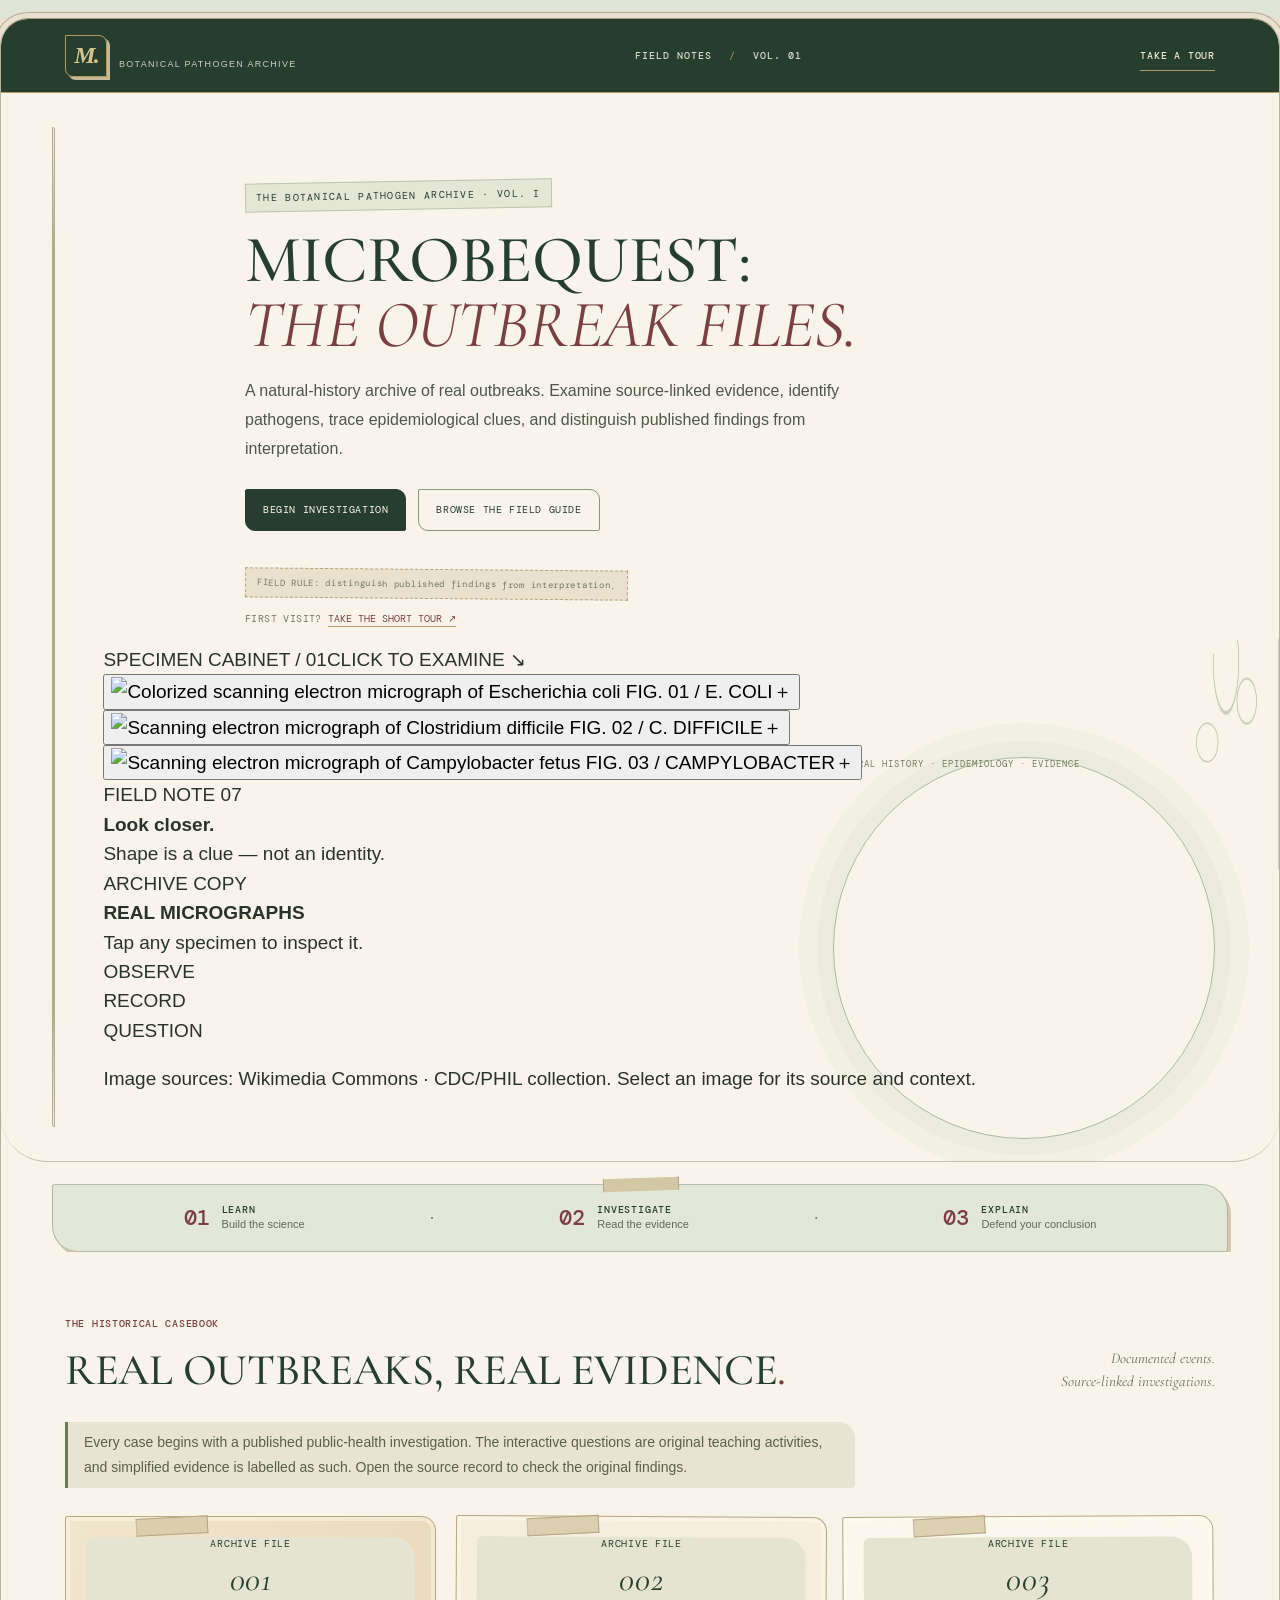
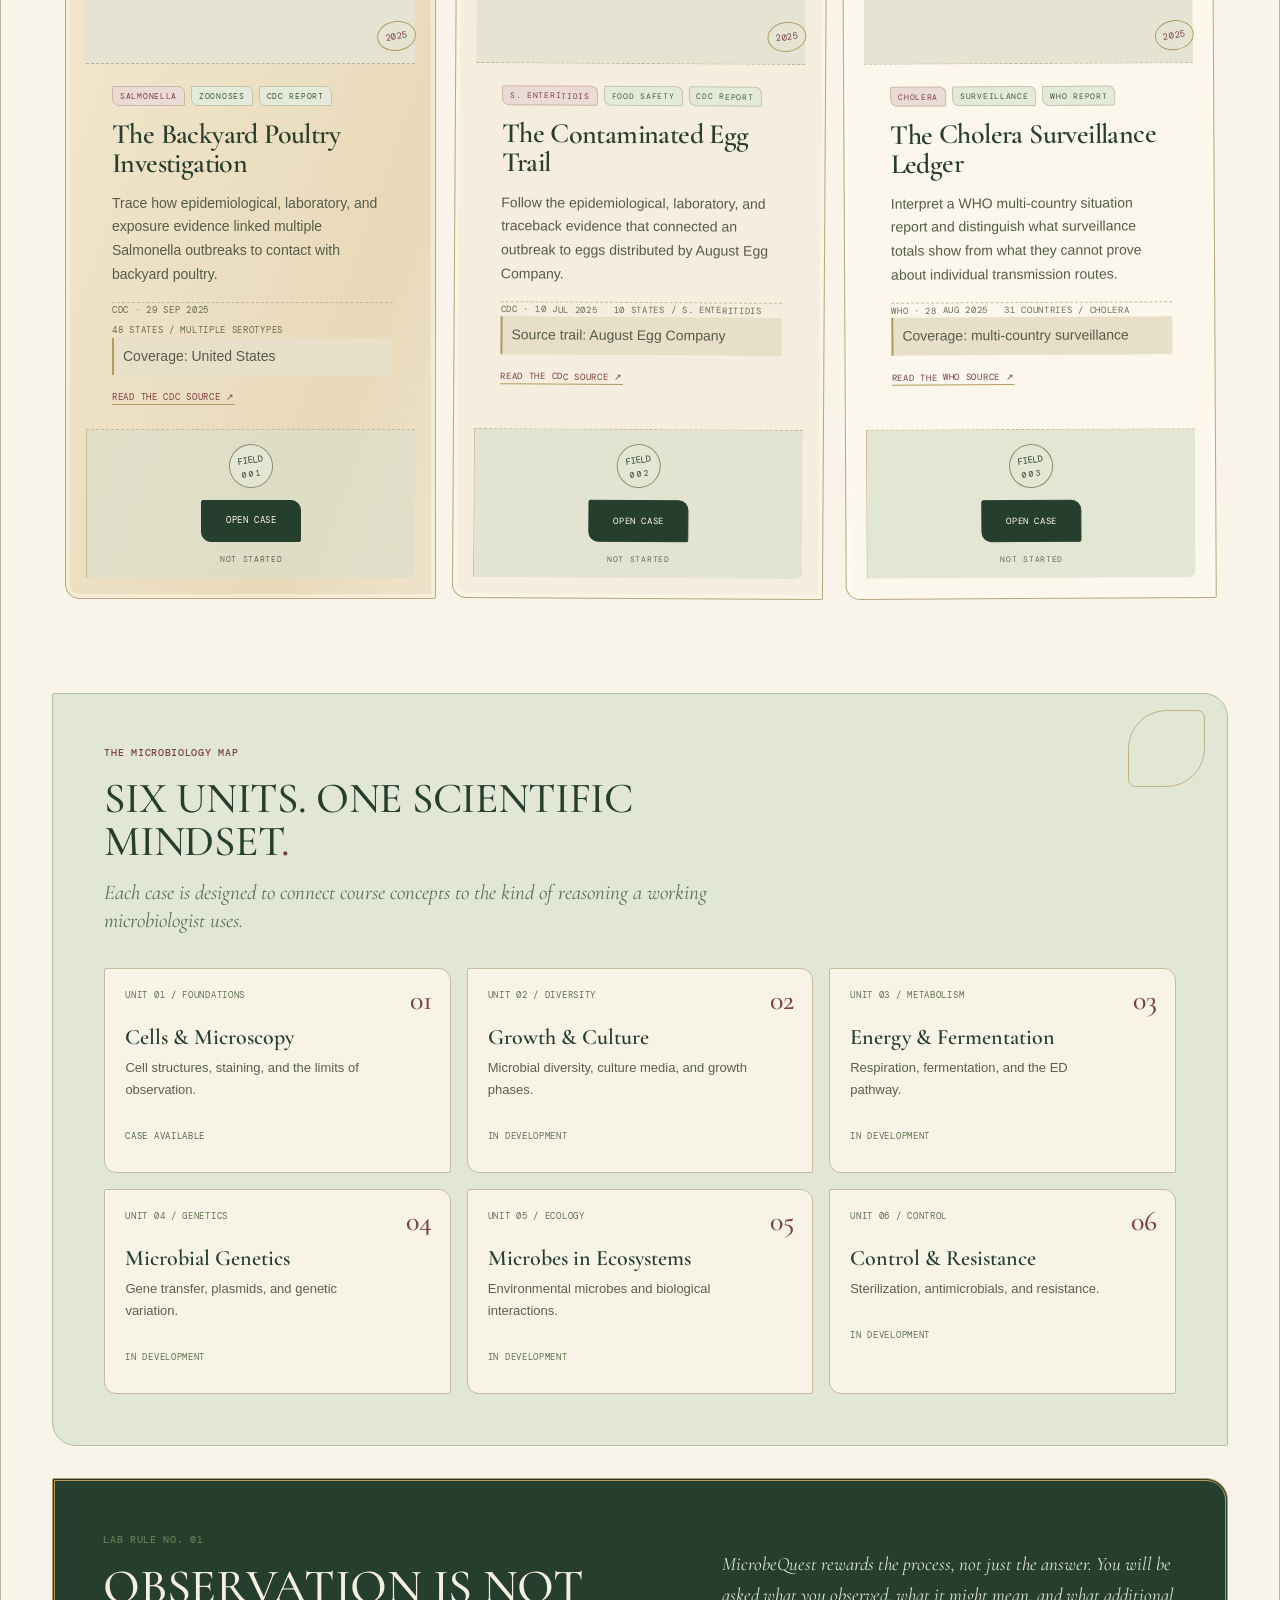
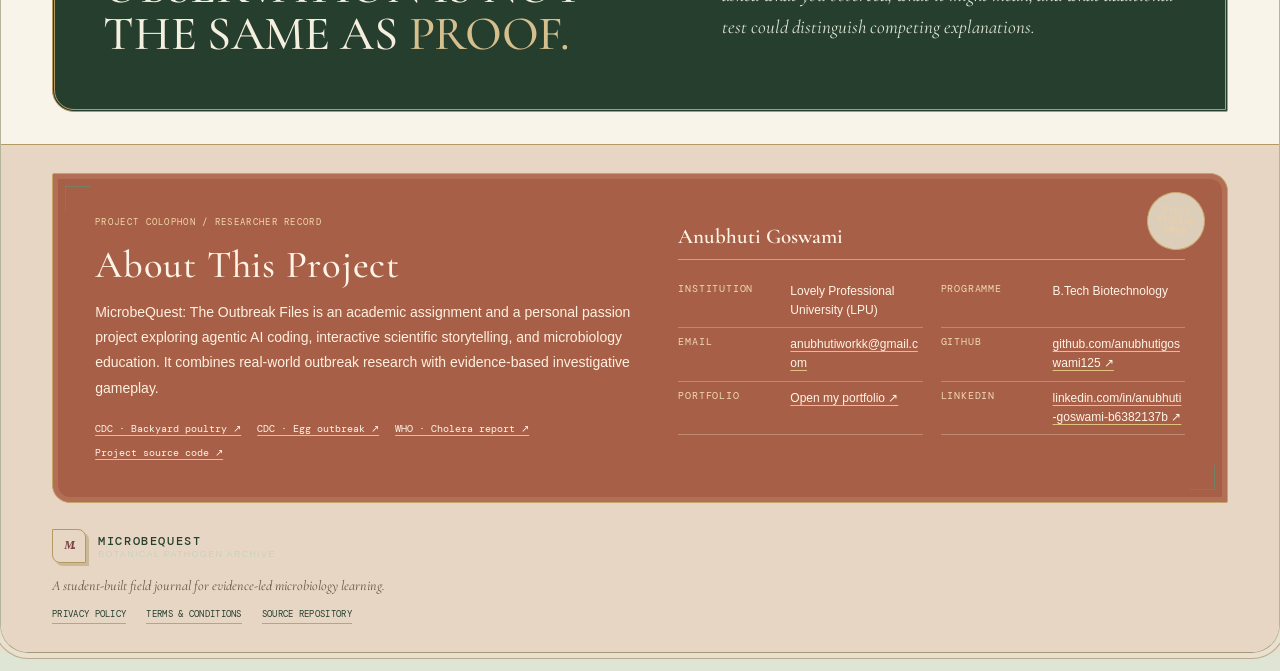
==== commit 6983ff8d: "Add clickable microbial specimen cabinet and image details" ====
--- a/index.html
+++ b/index.html
@@ -35,6 +35,26 @@
           <div class="hero-footnote">FIELD RULE: distinguish published findings from interpretation.</div>
           <p class="tour-prompt">FIRST VISIT? <button class="inline-tour-link" id="hero-tour" type="button">TAKE THE SHORT TOUR ↗</button></p>
         </div>
+
+        <aside class="specimen-wall" id="specimen-wall" aria-label="Clickable microbial specimen collage">
+          <div class="specimen-wall-heading"><span>SPECIMEN CABINET / 01</span><span>CLICK TO EXAMINE ↘</span></div>
+          <button class="specimen-photo specimen-photo-ecoli" type="button" data-specimen="ecoli" aria-label="Examine Escherichia coli micrograph">
+            <img src="https://upload.wikimedia.org/wikipedia/commons/thumb/c/c7/Escherichia_coli_electron_microscopy.jpg/600px-Escherichia_coli_electron_microscopy.jpg" alt="Colorized scanning electron micrograph of Escherichia coli" loading="lazy">
+            <span class="photo-label">FIG. 01 / E. COLI</span><span class="photo-zoom">＋</span>
+          </button>
+          <button class="specimen-photo specimen-photo-clostridium" type="button" data-specimen="clostridium" aria-label="Examine Clostridium difficile micrograph">
+            <img src="https://upload.wikimedia.org/wikipedia/commons/0/0f/Clostridium_difficile_01.jpg" alt="Scanning electron micrograph of Clostridium difficile" loading="lazy">
+            <span class="photo-label">FIG. 02 / C. DIFFICILE</span><span class="photo-zoom">＋</span>
+          </button>
+          <button class="specimen-photo specimen-photo-campy" type="button" data-specimen="campy" aria-label="Examine Campylobacter fetus micrograph">
+            <img src="https://upload.wikimedia.org/wikipedia/commons/thumb/a/a4/Campylobacter_fetus_01.jpg/1024px-Campylobacter_fetus_01.jpg" alt="Scanning electron micrograph of Campylobacter fetus" loading="lazy">
+            <span class="photo-label">FIG. 03 / CAMPYLOBACTER</span><span class="photo-zoom">＋</span>
+          </button>
+          <div class="specimen-note specimen-note-left">FIELD NOTE 07<br><b>Look closer.</b><br>Shape is a clue — not an identity.</div>
+          <div class="specimen-note specimen-note-right">ARCHIVE COPY<br><b>REAL MICROGRAPHS</b><br>Tap any specimen to inspect it.</div>
+          <div class="specimen-stamp" aria-hidden="true">OBSERVE<br>RECORD<br>QUESTION</div>
+          <p class="specimen-attribution">Image sources: Wikimedia Commons · CDC/PHIL collection. Select an image for its source and context.</p>
+        </aside>
       </section>
 
       <section class="mission-strip" aria-label="Learning loop">
@@ -155,6 +175,17 @@
         <span class="credits-seal" aria-hidden="true">FIELD<br>ARCHIVE<br><b>2026</b></span>
       </section><a class="brand footer-brand" href="index.html"><span class="brand-mark">M.</span><span><strong>MICROBEQUEST</strong><small>BOTANICAL PATHOGEN ARCHIVE</small></span></a><p>A student-built field journal for evidence-led microbiology learning.</p><nav class="footer-links" aria-label="Legal and project links"><a href="privacy.html">PRIVACY POLICY</a><a href="terms.html">TERMS &amp; CONDITIONS</a><a href="https://github.com/anubhutigoswami125/MicrobeQuest" target="_blank" rel="noreferrer">SOURCE REPOSITORY</a></nav></footer>
   </div>
+
+  <section class="specimen-modal" id="specimen-modal" role="dialog" aria-modal="true" aria-labelledby="specimen-modal-title" hidden>
+    <button class="specimen-modal-backdrop" type="button" data-close-specimen aria-label="Close specimen details"></button>
+    <div class="specimen-modal-card">
+      <button class="specimen-modal-close" type="button" data-close-specimen aria-label="Close specimen details">×</button>
+      <p class="eyebrow" id="specimen-modal-kicker">SPECIMEN RECORD / MICROGRAPH</p>
+      <img id="specimen-modal-image" alt="">
+      <div class="specimen-modal-copy"><h2 id="specimen-modal-title">Specimen title</h2><p id="specimen-modal-description"></p><p class="specimen-credit" id="specimen-modal-credit"></p><a id="specimen-modal-source" href="#" target="_blank" rel="noreferrer">OPEN ORIGINAL IMAGE RECORD ↗</a></div>
+    </div>
+  </section>
+
   <section class="tour-guide" id="tour-guide" role="region" aria-label="Website tour guide" aria-live="polite" hidden>
     <div class="tour-guide-top"><span class="tour-kicker">FIELD GUIDE / ORIENTATION</span><button type="button" class="tour-close" id="tour-close" aria-label="Close tour">×</button></div>
     <p class="tour-count" id="tour-count">STEP 1 OF 7</p>
--- a/css/style.css
+++ b/css/style.css
@@ -1243,3 +1243,12 @@
   html{scroll-behavior:auto}
   *,*::before,*::after{animation:none!important;transition:none!important}
 }
+
+/* GitHub Pages incident-file additions */
+.case-card-added{position:relative;transform:rotate(-.7deg);background:#e7d6b2;border:1px solid #9b845b;box-shadow:5px 6px 0 #87734f,inset 0 0 0 4px #f3e6c8;margin-top:8px}
+.case-card-added:nth-child(even){transform:rotate(.7deg) translateY(9px)}
+.case-card-added:before{content:"";position:absolute;top:-7px;left:42%;width:68px;height:16px;background:#b7b28bdb;border:1px solid #857b5a;transform:rotate(-4deg);z-index:2}
+.case-card-added:hover,.case-card-added:focus-within{z-index:5;transform:rotate(0) translateY(-3px)}
+.case-card-added .case-card-index{background:#d3bf94}
+.credits-details dl>div:has(dt:first-child){ }
+@media(max-width:760px){.case-card-added,.case-card-added:nth-child(even){transform:none;margin-top:8px}.case-card-added:before{left:65%}}
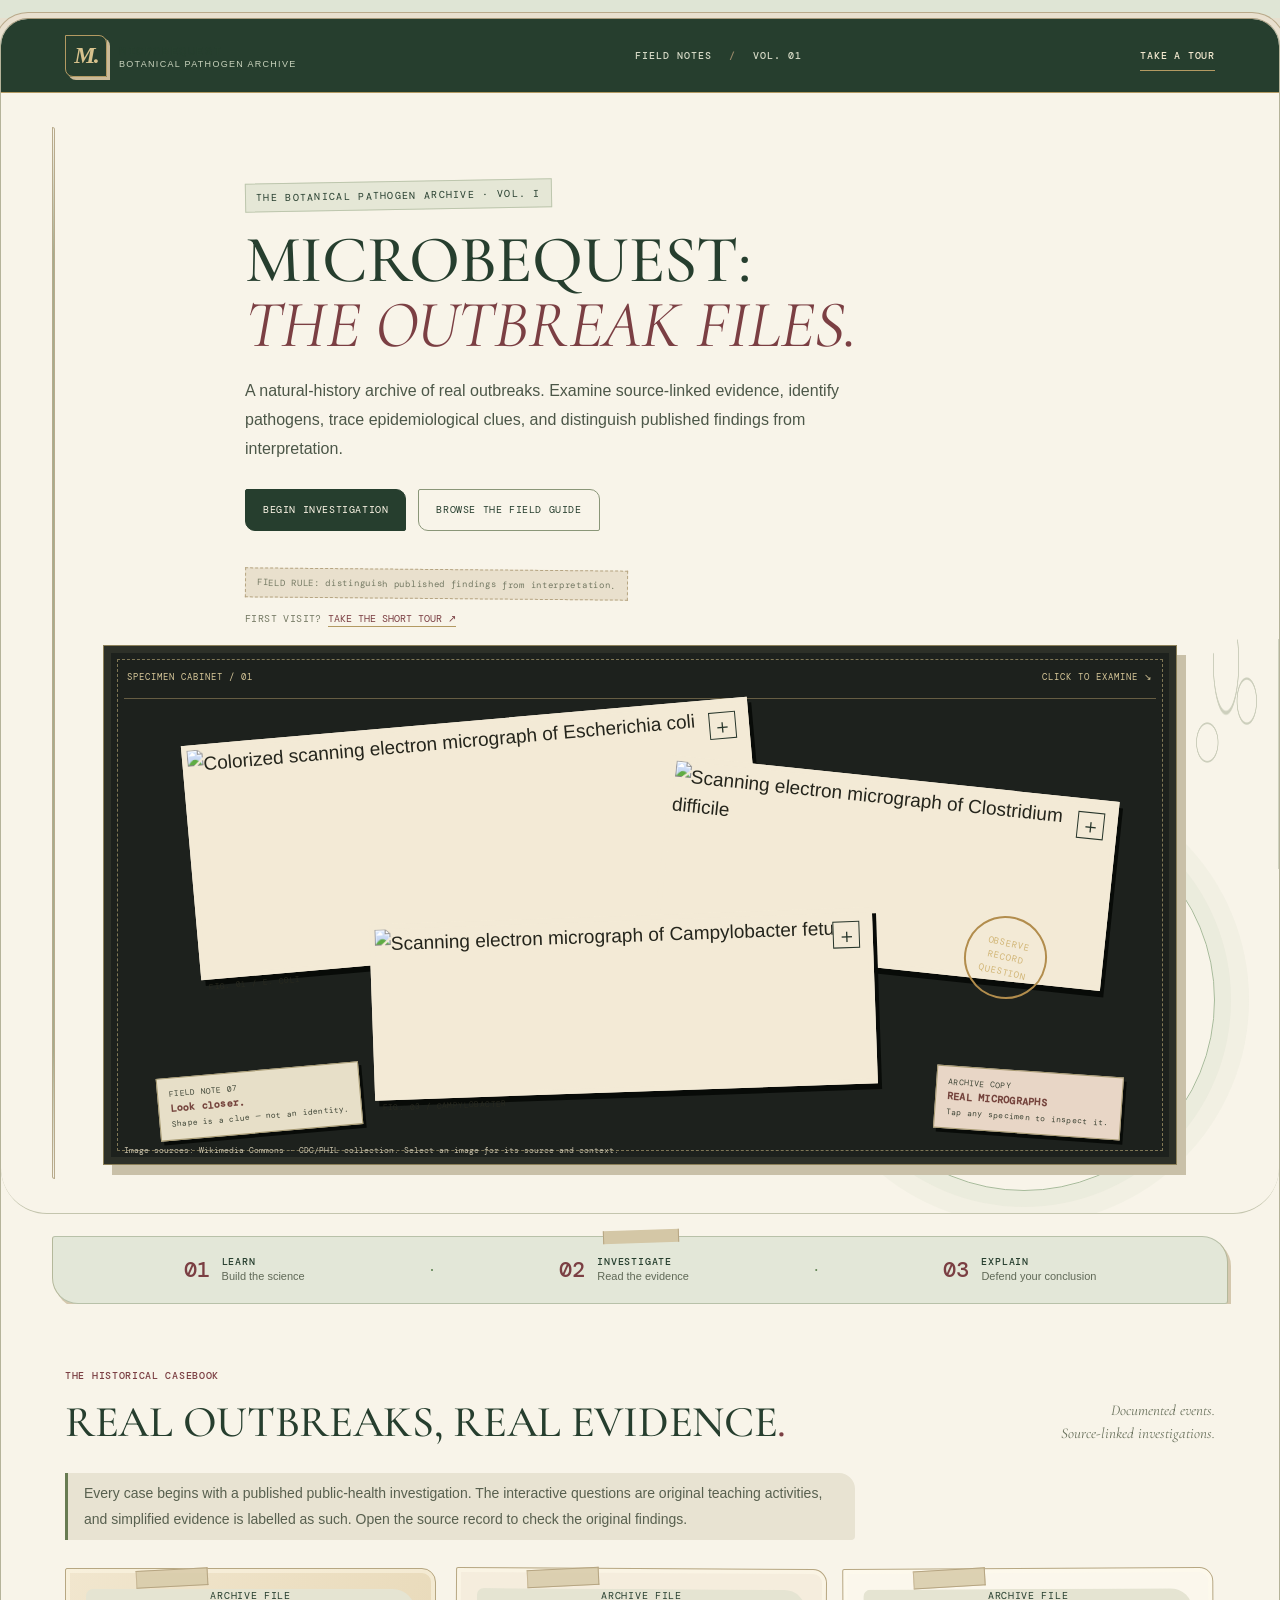
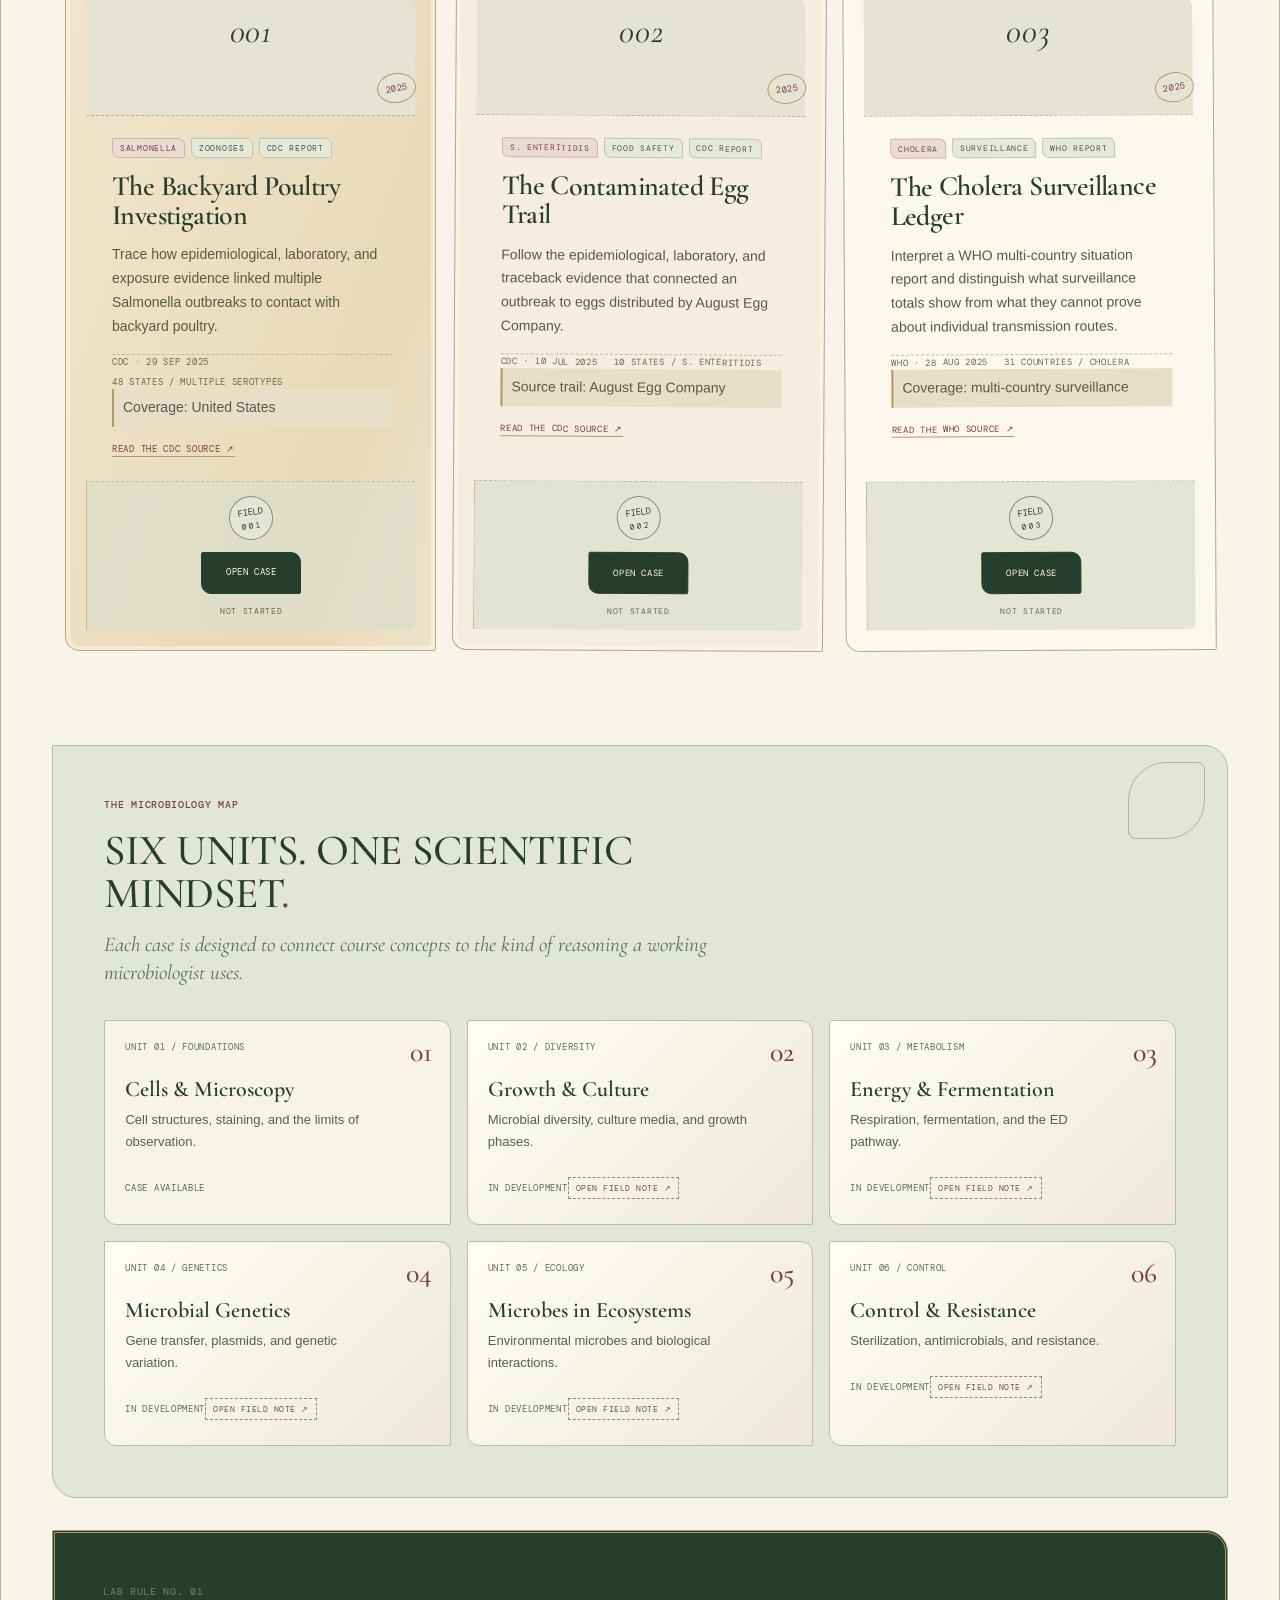
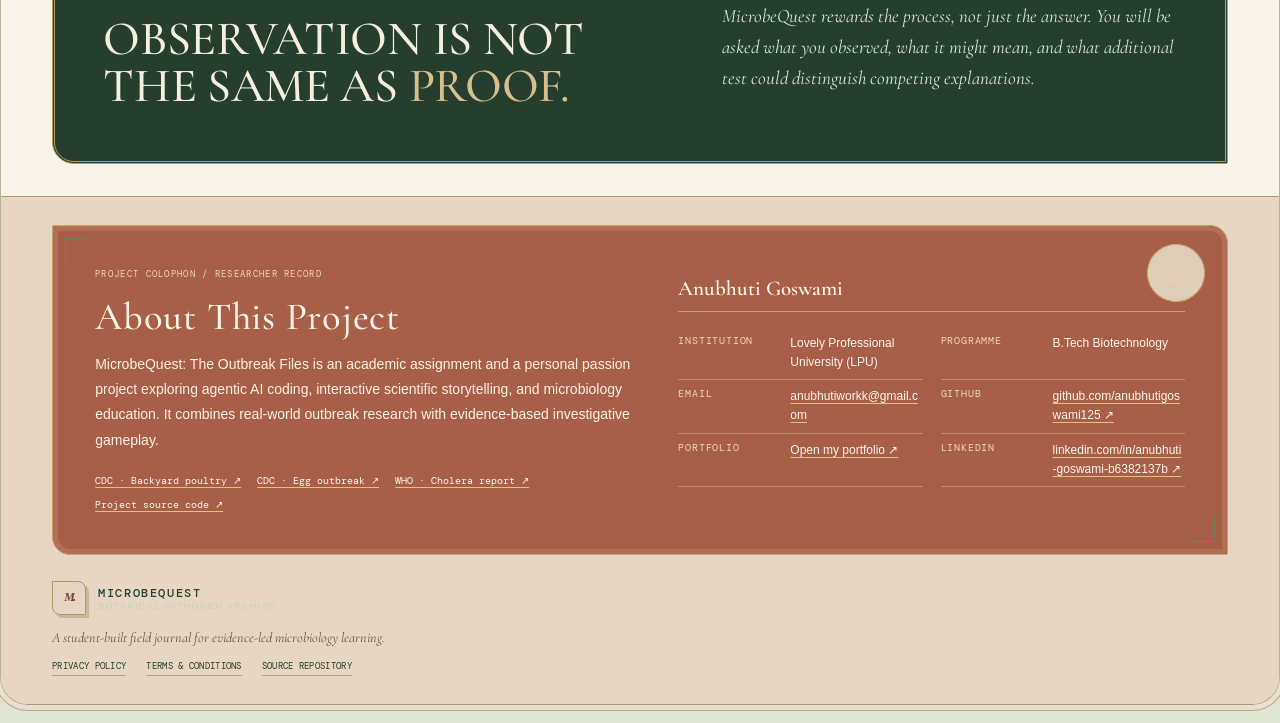
==== commit 9ed16872: "Clean up hero markup for MicrobeQuest 2.0" ====
--- a/index.html
+++ b/index.html
@@ -23,7 +23,6 @@
 
     <main id="main">
       <section class="hero">
-    </svg>
           <div class="hero-copy" id="hero-intro">
           <p class="eyebrow">THE BOTANICAL PATHOGEN ARCHIVE · VOL. I</p>
           <h1>MICROBEQUEST:<br><span>THE OUTBREAK FILES.</span></h1>
--- a/css/style.css
+++ b/css/style.css
@@ -1252,3 +1252,50 @@
 .case-card-added .case-card-index{background:#d3bf94}
 .credits-details dl>div:has(dt:first-child){ }
 @media(max-width:760px){.case-card-added,.case-card-added:nth-child(even){transform:none;margin-top:8px}.case-card-added:before{left:65%}}
+
+
+/* MICROBEQUEST 2.0 — clickable naturalist specimen cabinet */
+.hero{grid-template-columns:minmax(0,1.03fr) minmax(320px,.97fr);align-items:center;gap:clamp(28px,5vw,72px)}
+.specimen-wall{position:relative;isolation:isolate;min-height:520px;padding:22px 20px 38px;background:#1d211d;border:1px solid #8c8059;box-shadow:9px 10px 0 #c9c0a8, inset 0 0 0 7px #2d3028;overflow:hidden}
+.specimen-wall:before{content:"";position:absolute;inset:13px;border:1px dashed #a99b6e;pointer-events:none;opacity:.7}
+.specimen-wall-heading{position:relative;z-index:2;display:flex;justify-content:space-between;gap:12px;color:#d8c89a;font:9px var(--mono);letter-spacing:1px;padding:3px 3px 15px;border-bottom:1px solid #665d43}
+.specimen-photo{position:absolute;display:block;padding:0;border:5px solid #f3ead6;background:#f3ead6;color:#28291f;text-align:left;cursor:zoom-in;box-shadow:4px 6px 0 #080b08;transition:transform .2s ease,box-shadow .2s ease;z-index:2}
+.specimen-photo img{display:block;width:100%;height:100%;object-fit:cover;filter:saturate(.86) contrast(1.04)}
+.specimen-photo:hover,.specimen-photo:focus-visible{z-index:5;transform:rotate(0) scale(1.06);box-shadow:8px 10px 0 #080b08}
+.specimen-photo:focus-visible{outline:3px solid #d6b969;outline-offset:4px}
+.specimen-photo-ecoli{width:53%;height:235px;top:75px;left:8%;transform:rotate(-5deg)}
+.specimen-photo-clostridium{width:42%;height:190px;top:132px;right:6%;transform:rotate(6deg)}
+.specimen-photo-campy{width:47%;height:176px;bottom:72px;left:25%;transform:rotate(-2deg)}
+.photo-label{display:block;padding:7px 2px 2px;font:8px var(--mono);letter-spacing:.4px;white-space:nowrap}
+.photo-zoom{position:absolute;right:8px;top:8px;display:grid;place-items:center;width:27px;height:27px;background:#f3ead6;color:#26352a;border:1px solid #26352a;font:20px Georgia,serif}
+.specimen-note{position:absolute;z-index:4;padding:9px 11px;background:#e7dfc8;border:1px solid #a79a72;box-shadow:3px 4px 0 #080b08;color:#3d4435;font:8px/1.65 var(--mono);letter-spacing:.25px}
+.specimen-note b{font-size:10px;color:#75443d}
+.specimen-note-left{left:5%;bottom:31px;transform:rotate(-5deg)}
+.specimen-note-right{right:5%;bottom:30px;transform:rotate(4deg);background:#e8d6c6}
+.specimen-stamp{position:absolute;z-index:5;right:12%;bottom:165px;width:83px;height:83px;border:2px double #b28d4d;border-radius:50%;display:grid;place-content:center;text-align:center;color:#d1b575;font:9px/1.6 var(--mono);letter-spacing:1px;transform:rotate(13deg);pointer-events:none}
+.specimen-attribution{position:absolute;bottom:7px;left:20px;right:20px;margin:0;color:#c8c1aa;font:8px/1.4 var(--mono)}
+.specimen-modal[hidden]{display:none}
+.specimen-modal{position:fixed;inset:0;z-index:1000;display:grid;place-items:center;padding:22px}
+.specimen-modal-backdrop{position:absolute;inset:0;border:0;background:#10140fdb;cursor:zoom-out}
+.specimen-modal-card{position:relative;z-index:1;display:grid;grid-template-columns:minmax(0,1.15fr) minmax(240px,.85fr);gap:24px;width:min(900px,100%);max-height:min(88vh,850px);overflow:auto;padding:25px;background:#f6f0df;border:2px solid #a18d5c;box-shadow:10px 12px 0 #0d100c}
+.specimen-modal-card>img{width:100%;max-height:65vh;object-fit:contain;background:#171a17;border:8px solid #e6dcc4}
+.specimen-modal-copy{align-self:center}.specimen-modal-copy h2{font:600 clamp(27px,3vw,38px) "Cormorant Garamond",Georgia,serif;line-height:1.05;margin:12px 0}.specimen-modal-copy p{font:16px/1.5 "Cormorant Garamond",Georgia,serif;color:#51594b}.specimen-credit{padding-top:12px;border-top:1px dashed #b6ac91;font:10px/1.6 var(--mono)!important}
+.specimen-modal-copy a{font:9px var(--mono);letter-spacing:.5px;color:#7c433a}.specimen-modal-close{position:absolute;right:10px;top:10px;z-index:3;width:35px;height:35px;border:1px solid #6b725f;background:#e7dfc8;color:#26352a;font-size:25px;cursor:pointer}
+.case-card{position:relative;transition:transform .18s ease,box-shadow .18s ease;cursor:pointer}.case-card:hover{transform:translateY(-3px);box-shadow:7px 8px 0 #d0cbb9}.case-card a,.case-card button{position:relative;z-index:3}.case-card:focus-within{outline:2px solid #8f514d;outline-offset:3px}
+.unit-card{cursor:pointer;transition:transform .18s ease,box-shadow .18s ease}.unit-card:hover{transform:translateY(-3px) rotate(-.3deg);box-shadow:4px 5px 0 #d1cbb7}.unit-card:focus-visible{outline:2px solid #8f514d;outline-offset:3px}
+.unit-card:not(.unit-open){background:linear-gradient(135deg,#fffdf5,#ede8d8)}.unit-card:not(.unit-open):after{content:"OPEN FIELD NOTE ↗";display:inline-block;margin-top:7px;padding:5px 7px;border:1px dashed #9b8a5e;color:#6d5840;font:8px var(--mono);letter-spacing:.5px}
+.tour-target-active.specimen-wall,.tour-target-active.case-card,.tour-target-active.unit-card{outline:3px solid #b28d4d;outline-offset:5px;box-shadow:0 0 0 8px #b28d4d25}
+@media(max-width:900px){.hero{grid-template-columns:1fr}.specimen-wall{width:min(100%,560px);justify-self:center;min-height:500px}.specimen-modal-card{grid-template-columns:1fr;gap:14px}.specimen-modal-card>img{max-height:42vh}.specimen-modal-copy h2{margin-right:38px}}
+@media(max-width:620px){.specimen-wall{min-height:430px;padding:18px 14px 38px}.specimen-photo-ecoli{top:73px;height:190px;width:56%;left:6%}.specimen-photo-clostridium{top:125px;height:150px;width:43%;right:4%}.specimen-photo-campy{height:135px;width:49%;bottom:77px;left:22%}.specimen-note{font-size:7px;padding:6px 7px}.specimen-stamp{width:65px;height:65px;right:8%;bottom:145px;font-size:7px}.specimen-attribution{left:14px;right:14px;font-size:7px}.specimen-modal{padding:12px}.specimen-modal-card{padding:17px}.specimen-modal-card>img{max-height:36vh}}
+@media(prefers-reduced-motion:reduce){.specimen-photo,.case-card,.unit-card{transition:none}}
+
+
+body.modal-open{overflow:hidden}
+.unit-note-popover{position:fixed;inset:0;z-index:990;display:grid;place-items:center;padding:20px}
+.unit-note-backdrop{position:absolute;inset:0;border:0;background:#172018d9;cursor:zoom-out}
+.unit-note-card{position:relative;z-index:1;width:min(520px,100%);padding:30px;background:#f6f0df;border:2px solid #a18d5c;box-shadow:8px 9px 0 #0d100c}
+.unit-note-card h2{font:600 34px/1.05 "Cormorant Garamond",Georgia,serif;margin:12px 40px 12px 0}
+.unit-note-copy{font:18px/1.5 "Cormorant Garamond",Georgia,serif;color:#51594b}
+.unit-note-footer{margin:18px 0;padding:10px 0;border-top:1px dashed #b6ac91;border-bottom:1px dashed #b6ac91;font:9px var(--mono);color:#7c433a}
+.unit-note-close{position:absolute;right:10px;top:10px;width:35px;height:35px;border:1px solid #6b725f;background:#e7dfc8;color:#26352a;font-size:25px;cursor:pointer}
+.unit-note-return{width:100%}
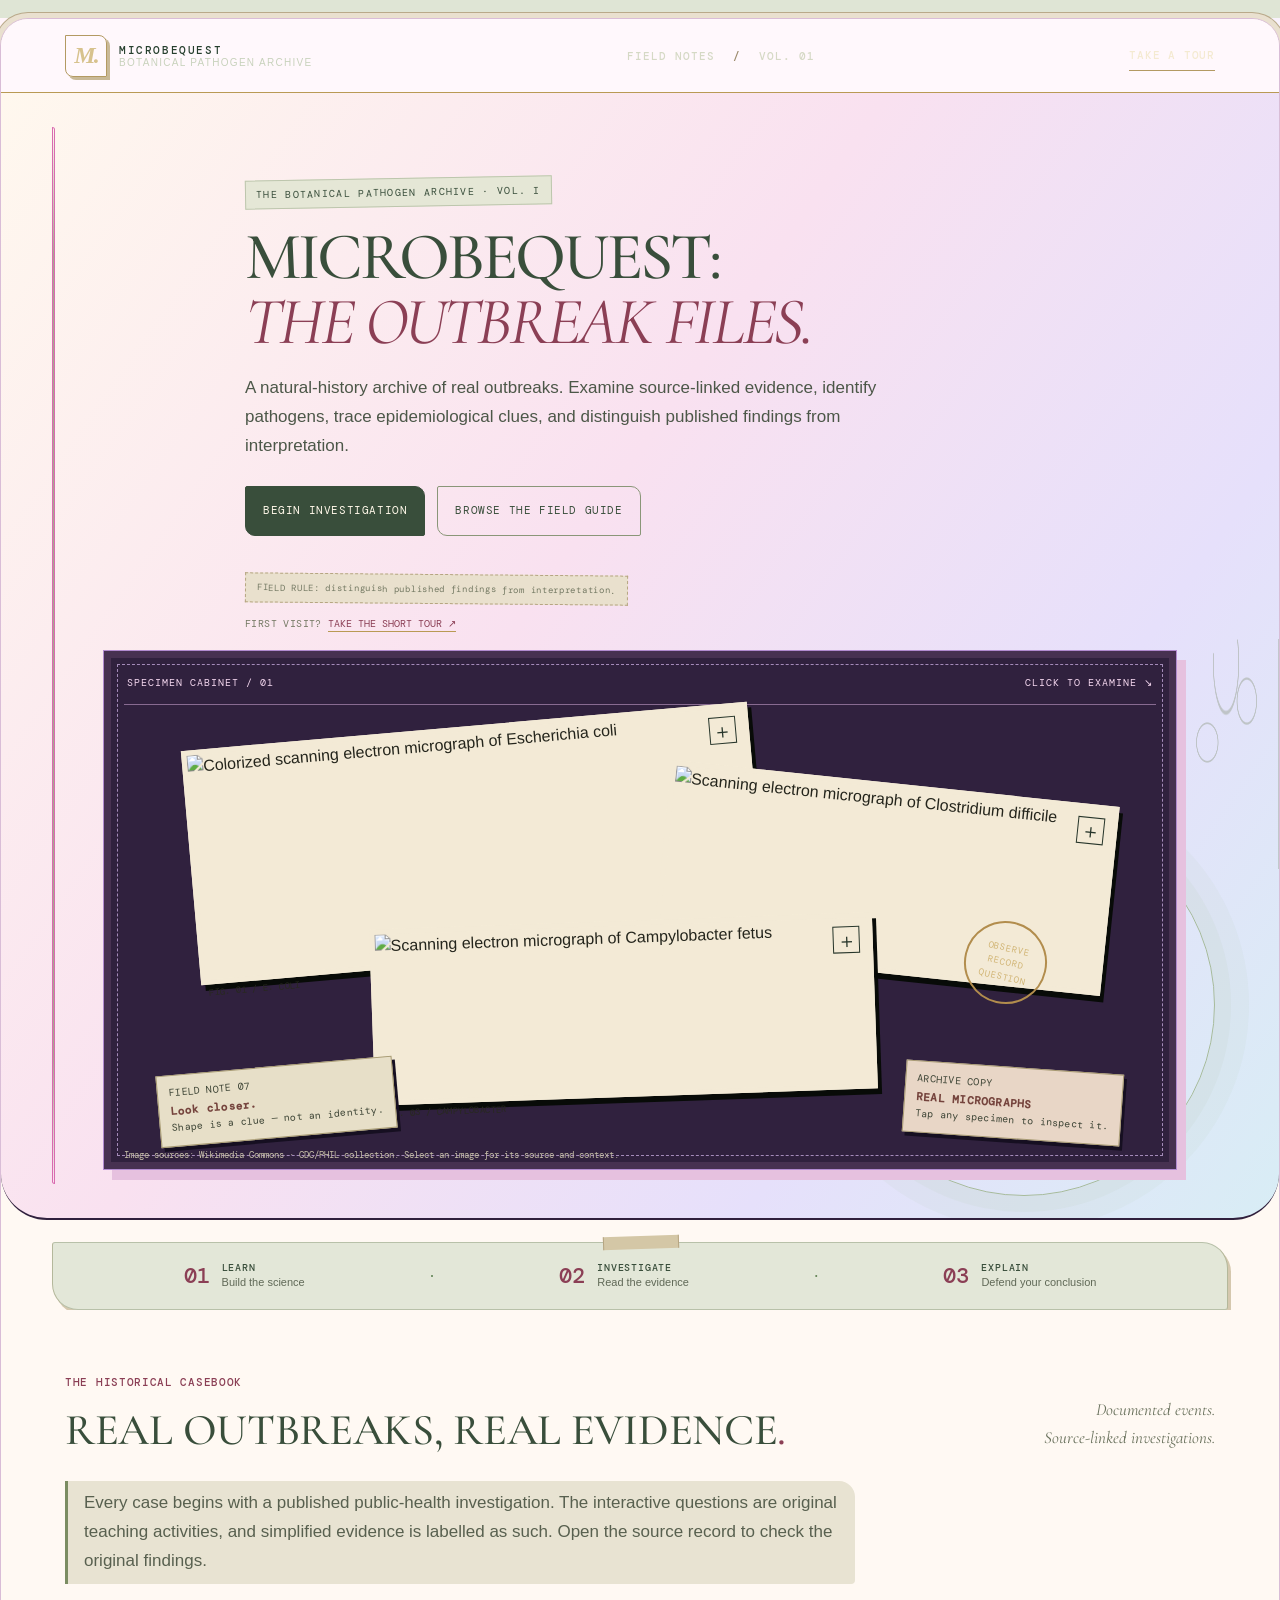
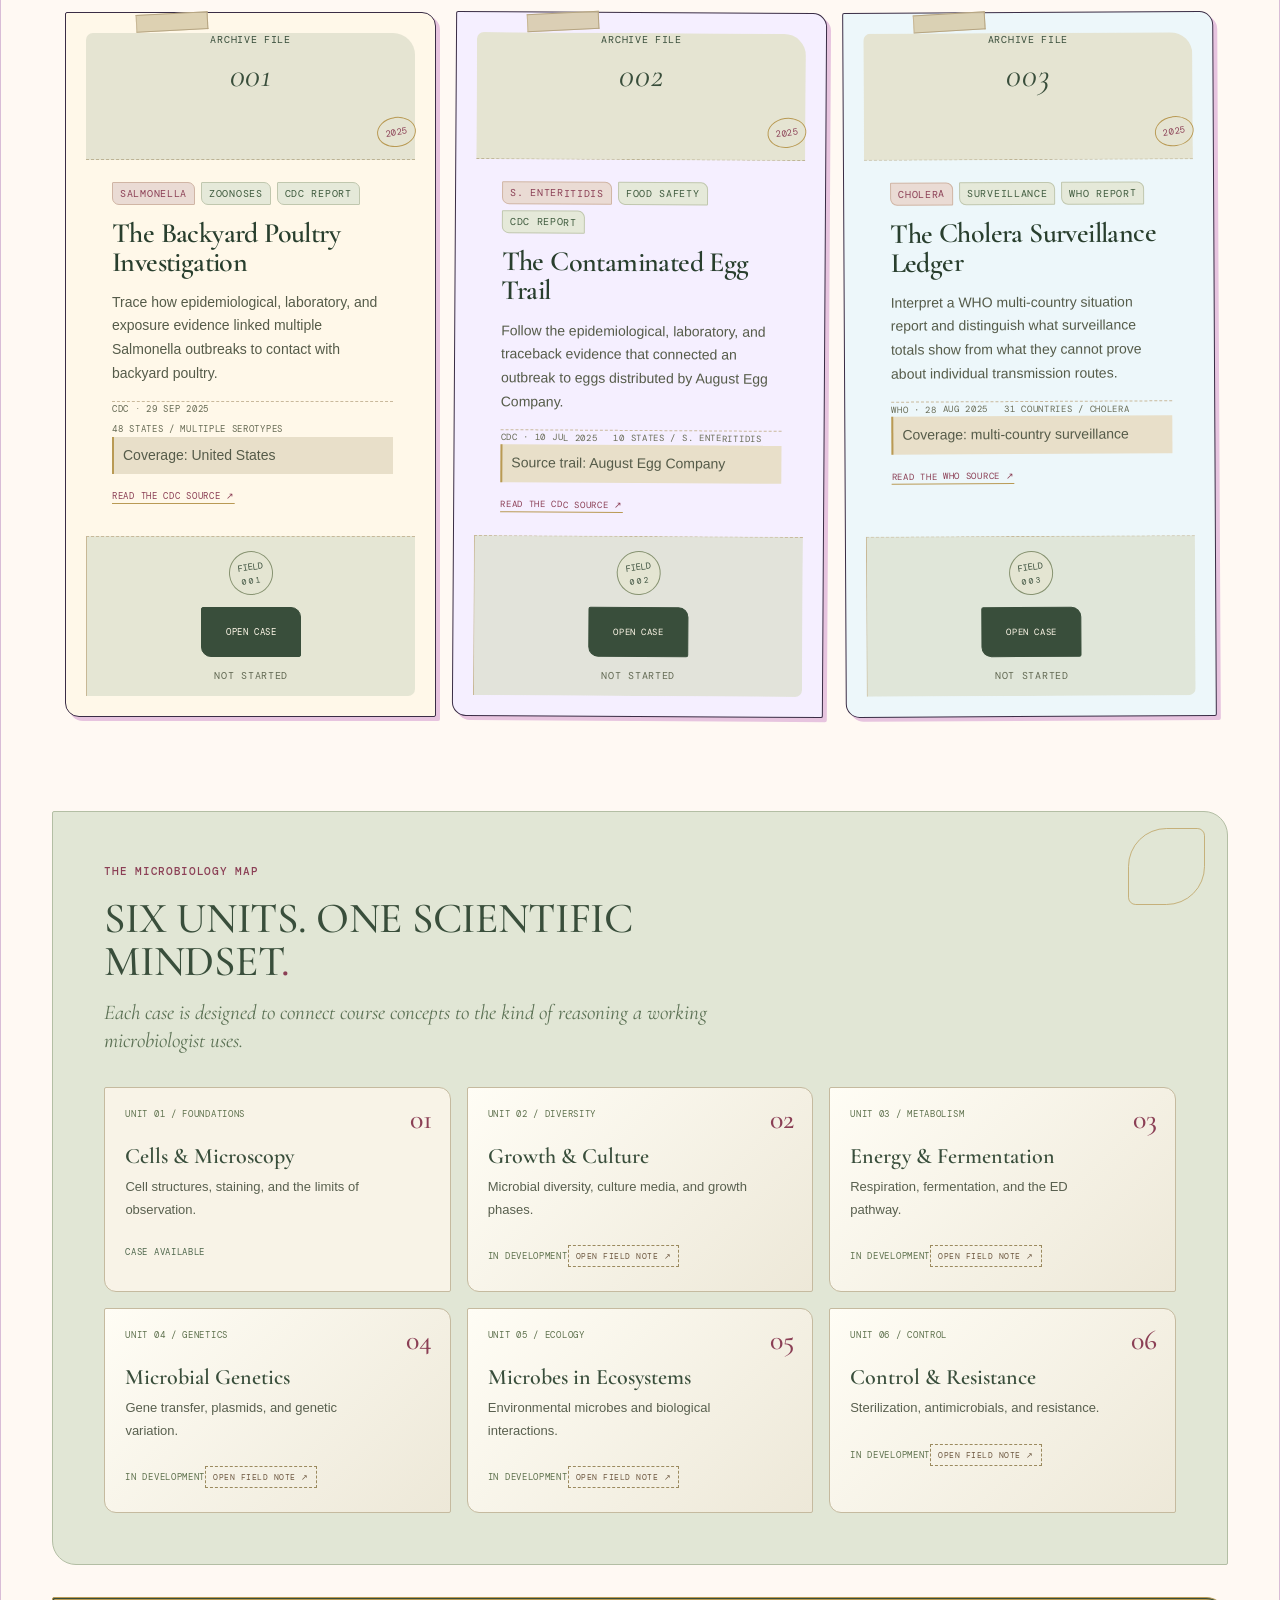
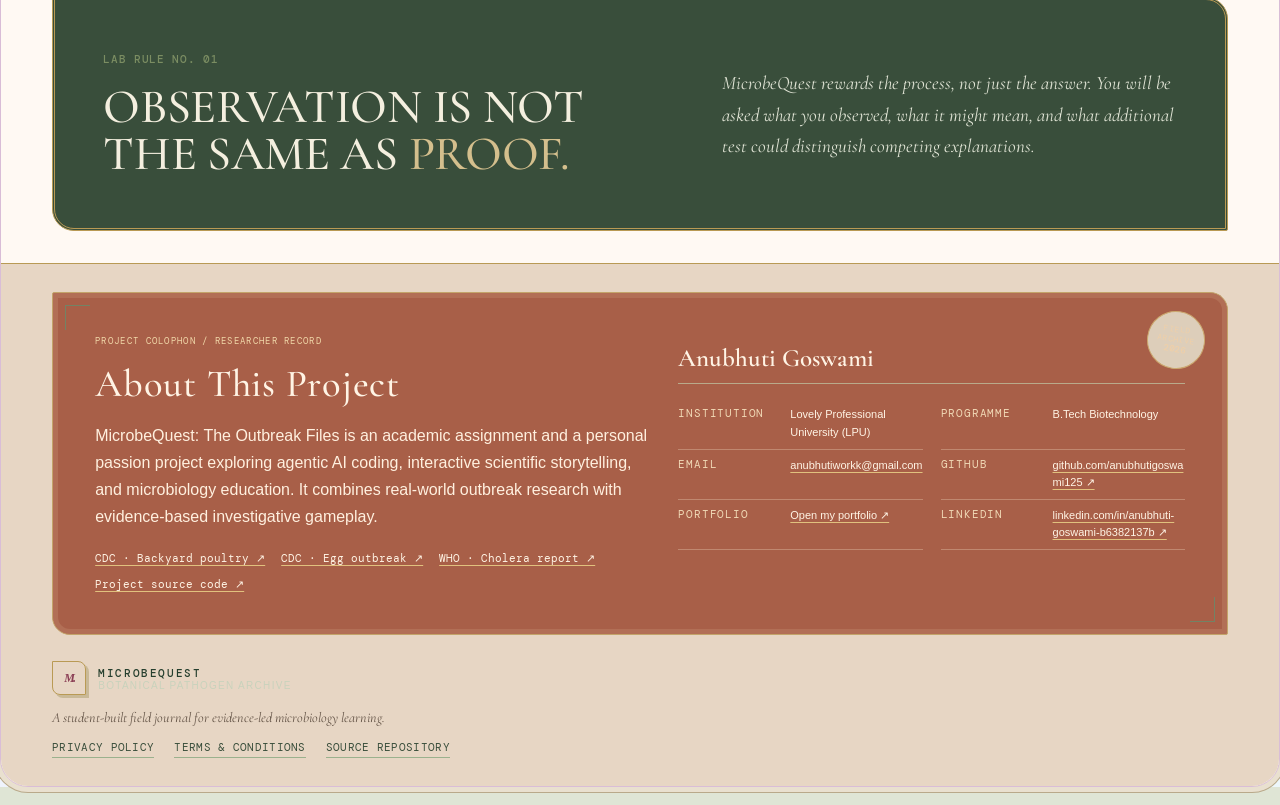
==== commit 2757fa55: "Harden guided tour controls and prevent tour clipping on GitHub Pages" ====
--- a/index.html
+++ b/index.html
@@ -194,5 +194,52 @@
     <div class="tour-controls"><button type="button" class="tour-control tour-back" id="tour-back">BACK</button><button type="button" class="tour-skip" id="tour-skip">SKIP TOUR</button><button type="button" class="tour-control tour-next" id="tour-next">NEXT →</button></div>
   </section>
   <div class="toast" id="toast" role="status" aria-live="polite"></div>
+
+<script>
+window.addEventListener("DOMContentLoaded", function(){
+  (function(){
+    const panel=document.getElementById("tour-guide");
+    if(!panel || panel.dataset.robustTour==="ready") return;
+    panel.dataset.robustTour="ready";
+    document.body.appendChild(panel);
+    const ids=["take-tour","hero-tour","tour-next","tour-back","tour-skip","tour-close"];
+    ids.forEach(function(id){const old=document.getElementById(id);if(old){const fresh=old.cloneNode(true);old.replaceWith(fresh);}});
+    const byId=id=>document.getElementById(id);
+    const steps=[
+      {target:"#hero-intro",title:"Welcome to MicrobeQuest",copy:"Explore real outbreak reports through an interactive, source-based microbiology archive. The case questions are learning activities; follow the primary sources to verify claims."},
+      {target:"#specimen-wall",title:"Inspect the specimen cabinet",copy:"Click the microbial photographs to enlarge them, read context, and open their original image records. Shape is a clue—not proof of identity."},
+      {target:"#case-files",title:"Choose an archive file",copy:"Each case card is interactive. Open a file to inspect its briefing, review the evidence, and form a conclusion."},
+      {target:'[data-case-id="poultry"]',title:"Open a case",copy:"Select a case file. You can return to the archive at any time.",action:function(){if(typeof window.openCase==="function")window.openCase("poultry");else byId("start-investigation")?.click();}},
+      {target:"#investigation-content",title:"Read the briefing",copy:"Start with the source context. Ask what investigators reported and what the report can—and cannot—establish.",action:function(){byId("to-evidence")?.click();}},
+      {target:".investigation-desk",title:"Explore the evidence desk",copy:"Open the schematic evidence map, the source clipping, the primary document, and individual pinned clues. These are interactive detail views.",action:function(){if(!document.querySelector(".investigation-desk"))byId("to-evidence")?.click();}},
+      {target:".question-block",title:"Test your interpretation",copy:"Choose the conclusion that best fits the evidence. Read the feedback and check the original source." ,action:function(){byId("to-conclusion")?.click();}},
+      {target:"#score",title:"Score and continue",copy:"A supported conclusion earns points once per case. Review the feedback, then investigate another outbreak."}
+    ];
+    let index=0,target=null;
+    function clear(){if(target){target.classList.remove("tour-target-active");target.removeAttribute("aria-describedby");target=null;}}
+    function render(next){
+      clear();index=Math.max(0,Math.min(next,steps.length-1));
+      const step=steps[index];target=document.querySelector(step.target)||document.querySelector("#main");
+      if(target){target.classList.add("tour-target-active");target.setAttribute("aria-describedby","tour-guide");}
+      panel.hidden=false;
+      panel.style.left="";panel.style.top="";panel.style.right="";panel.style.bottom="";
+      byId("tour-count").textContent="STEP "+(index+1)+" OF "+steps.length;
+      byId("tour-title").textContent=step.title;byId("tour-copy").textContent=step.copy;
+      byId("tour-progress-bar").style.width=((index+1)/steps.length*100)+"%";
+      byId("tour-back").disabled=index===0;byId("tour-next").textContent=index===steps.length-1?"FINISH":"NEXT →";
+      if(target)target.scrollIntoView({behavior:matchMedia("(prefers-reduced-motion: reduce)").matches?"auto":"smooth",block:"center"});
+    }
+    function end(done){clear();panel.hidden=true;if(done){try{localStorage.setItem("mq-tour-complete","true")}catch(e){}}}
+    function start(){render(0);}
+    byId("take-tour")?.addEventListener("click",start);
+    byId("hero-tour")?.addEventListener("click",start);
+    byId("tour-next")?.addEventListener("click",function(){const step=steps[index];if(step.action)step.action();if(index===steps.length-1){end(true);return;}render(index+1);});
+    byId("tour-back")?.addEventListener("click",function(){if(index>0)render(index-1);});
+    byId("tour-skip")?.addEventListener("click",function(){end(false);});
+    byId("tour-close")?.addEventListener("click",function(){end(false);});
+    document.addEventListener("keydown",function(event){if(panel.hidden)return;if(event.key==="Escape")end(false);if(event.key==="ArrowRight")byId("tour-next")?.click();if(event.key==="ArrowLeft"&&index>0)render(index-1);});
+  })();
+});
+</script>
 </body>
 </html>
--- a/css/style.css
+++ b/css/style.css
@@ -1299,3 +1299,68 @@
 .unit-note-footer{margin:18px 0;padding:10px 0;border-top:1px dashed #b6ac91;border-bottom:1px dashed #b6ac91;font:9px var(--mono);color:#7c433a}
 .unit-note-close{position:absolute;right:10px;top:10px;width:35px;height:35px;border:1px solid #6b725f;background:#e7dfc8;color:#26352a;font-size:25px;cursor:pointer}
 .unit-note-return{width:100%}
+
+
+/* 2.0 visual pass — maximalist scrapbook/cybercore, with the existing footer preserved */
+:root{--ink:#30203d;--muted:#687568;--pink:#f2a9d8;--hot:#e84eb4;--lav:#d9c7f2;--blue:#c9e3f2;--cream:#fff9ef;--line:#d9bdd7;--lime:#d8f28d;--archive-forest:#394e3b;--archive-moss:#7b8d62;--archive-burgundy:#8b3f55;--archive-gold:#b99a54;--archive-ink:#302d27}
+body{font-size:16px;background-color:#f7f0e8;background-image:radial-gradient(#c9a8d0 0.8px,transparent .8px),linear-gradient(135deg,#fff4f9 0%,#f2f0ff 48%,#edf7fb 100%);background-size:13px 13px,100% 100%}
+.desktop-shell{background:#fff9f3;border-color:#d9bdd7}
+.topbar{background:#fff8fc}
+.topbar-link,.topbar-status,.brand strong{font-size:11px}
+.brand small{font-size:10px}
+.hero{background:linear-gradient(125deg,#fff8ee 0%,#f9e1f0 43%,#e6e0fb 74%,#d8edf5 100%);border-bottom:2px solid var(--ink)}
+.hero:before{border-color:#d96bb0}
+.hero h1{letter-spacing:-3px}
+.hero-description,.archive-intro,.section-aside,.case-card-main>p,.briefing-card p,.evidence-item p,.science-note p{font-size:17px;line-height:1.7}
+.eyebrow{font-size:11px}
+.button{font-size:11px;min-height:50px}
+.case-section,.field-guide-section{background-color:#fff9f3}
+.case-card,.case-card-archive{background:#fff8e9;border-color:#3a2d45;box-shadow:4px 4px 0 #e7c4df}
+.case-card:nth-child(3n+2){background:#f5efff}.case-card:nth-child(3n){background:#edf7fa}
+.case-card-index{background:#f5d8ed}
+.case-tags span,.evidence-tag{font-size:10px}
+.case-card-main h3,.briefing-card h3,.evidence-item h3{font-size:21px}
+.case-meta,.case-progress,.case-seal,.case-card-index span{font-size:10px}
+.specimen-wall{background:#30213e;border-color:#b28bd0;box-shadow:9px 10px 0 #e6c1df,inset 0 0 0 7px #473151}
+.specimen-wall:before{border-color:#d6b7ee}
+.specimen-wall-heading{color:#f5d8f0;border-color:#886b91;font-size:10px}
+.specimen-note{font-size:10px;box-shadow:3px 4px 0 #160f21}
+.specimen-note b{font-size:11px}
+.specimen-attribution{font-size:9px}
+.photo-label{font-size:9px}
+.specimen-modal-card{background:#fff8ee;border-color:#bd8bd0;box-shadow:10px 12px 0 #1e1529}
+.specimen-modal-copy p{font-size:17px}
+.specimen-modal-copy a{font-size:10px}
+.tour-guide{position:fixed;left:auto!important;right:20px!important;top:auto!important;bottom:20px!important;width:min(390px,calc(100vw - 28px));max-height:min(70vh,520px);background:#fff8ee;border:2px solid #5b426c;border-radius:0;box-shadow:7px 7px 0 #e9a9d2,0 14px 35px #26142b40;padding:20px}
+.tour-kicker,.tour-count{font-size:10px}
+.tour-guide h2{font-size:28px}
+.tour-guide>p:not(.tour-count){font-size:15px;line-height:1.65}
+.tour-control,.tour-skip{font-size:10px;padding:10px 12px}
+.tour-target-active{outline:3px solid #e84eb4!important;outline-offset:5px!important;box-shadow:0 0 0 8px #e84eb42b!important}
+.investigation-desk{margin:30px 0;padding:18px;background:#f8eaf4;border:2px solid #4b3859;box-shadow:5px 5px 0 #d7b4df}
+.desk-heading h3{font:600 30px/1.05 "Cormorant Garamond",Georgia,serif;margin:0 0 8px;color:#493354}
+.desk-heading>p:last-child{font-size:15px;color:#6a5a6d}
+.desk-grid{display:grid;grid-template-columns:repeat(2,minmax(0,1fr));gap:15px;margin-top:18px}
+.desk-artifact{position:relative;display:flex;flex-direction:column;align-items:flex-start;gap:9px;min-width:0;min-height:205px;padding:15px;text-align:left;color:#34283c;border:1px solid #6a4b73;box-shadow:3px 4px 0 #d4b3d9;cursor:pointer;transition:transform .16s,box-shadow .16s}
+.desk-artifact:hover,.desk-artifact:focus-visible{transform:translate(-2px,-2px) rotate(-.3deg);box-shadow:6px 7px 0 #d4b3d9}
+.desk-artifact:focus-visible{outline:3px solid #e84eb4;outline-offset:3px}
+.desk-map{background:#edf3df}.desk-clipping{background:#fff8df;transform:rotate(.5deg)}.desk-document{background:#e9e4fb}.desk-evidence{background:#fffaf0;min-height:165px}
+.artifact-pin{position:absolute;right:12px;top:8px;width:28px;height:28px;display:grid;place-items:center;border-radius:50%;background:#e84eb4;color:white;font:10px var(--mono);box-shadow:1px 2px 0 #493354}
+.artifact-label,.artifact-caption{font:10px var(--mono);letter-spacing:.6px}
+.desk-map svg{width:100%;height:auto;max-height:140px;background:#fff9e8;border:1px dashed #b8ad8d}
+.artifact-caption{margin-top:auto;color:#7e3f6b;text-decoration:underline;text-underline-offset:3px}
+.clipping-masthead{width:100%;border-bottom:3px double #44344c;padding-bottom:7px;font:11px Georgia,serif;font-weight:bold;letter-spacing:1px}
+.clipping-masthead small{display:block;margin-top:4px;font:8px var(--mono);letter-spacing:.6px}
+.clipping-headline{font:700 26px/.98 Georgia,serif;text-transform:uppercase}
+.clipping-rule{width:100%;border-top:1px solid #44344c}
+.clipping-copy{display:-webkit-box;-webkit-line-clamp:4;-webkit-box-orient:vertical;overflow:hidden;font:13px/1.4 Georgia,serif}
+.document-icon{display:grid;place-items:center;width:46px;height:54px;border:1px solid #8d7ab1;background:#fffaff;color:#765d99;font:11px var(--mono);box-shadow:3px 3px 0 #c8b7e8}
+.desk-document strong,.desk-evidence strong{font:600 21px/1.1 "Cormorant Garamond",Georgia,serif}
+.desk-evidence>span:nth-of-type(2){font:15px/1.5 "Cormorant Garamond",Georgia,serif;display:-webkit-box;-webkit-line-clamp:4;-webkit-box-orient:vertical;overflow:hidden}
+.document-lines{width:100%;height:35px;background:repeating-linear-gradient(to bottom,transparent 0 7px,#c2b3dc 7px 8px)}
+.site-footer{font-size:15px}
+.credits-heading>p:not(.eyebrow){font-size:16px;line-height:1.7}
+.credits-details dt,.credits-details dd,.project-source-links a,.footer-links a{font-size:11px}
+.credits-name{font-size:25px}
+.tour-target-active.specimen-wall,.tour-target-active.case-card,.tour-target-active.unit-card{outline-color:#e84eb4!important;box-shadow:0 0 0 8px #e84eb42b!important}
+@media(max-width:620px){.desk-grid{grid-template-columns:1fr}.desk-artifact{min-height:170px}.tour-guide{right:14px!important;bottom:14px!important}.hero-description,.archive-intro,.section-aside,.case-card-main>p,.briefing-card p,.evidence-item p,.science-note p{font-size:16px}}
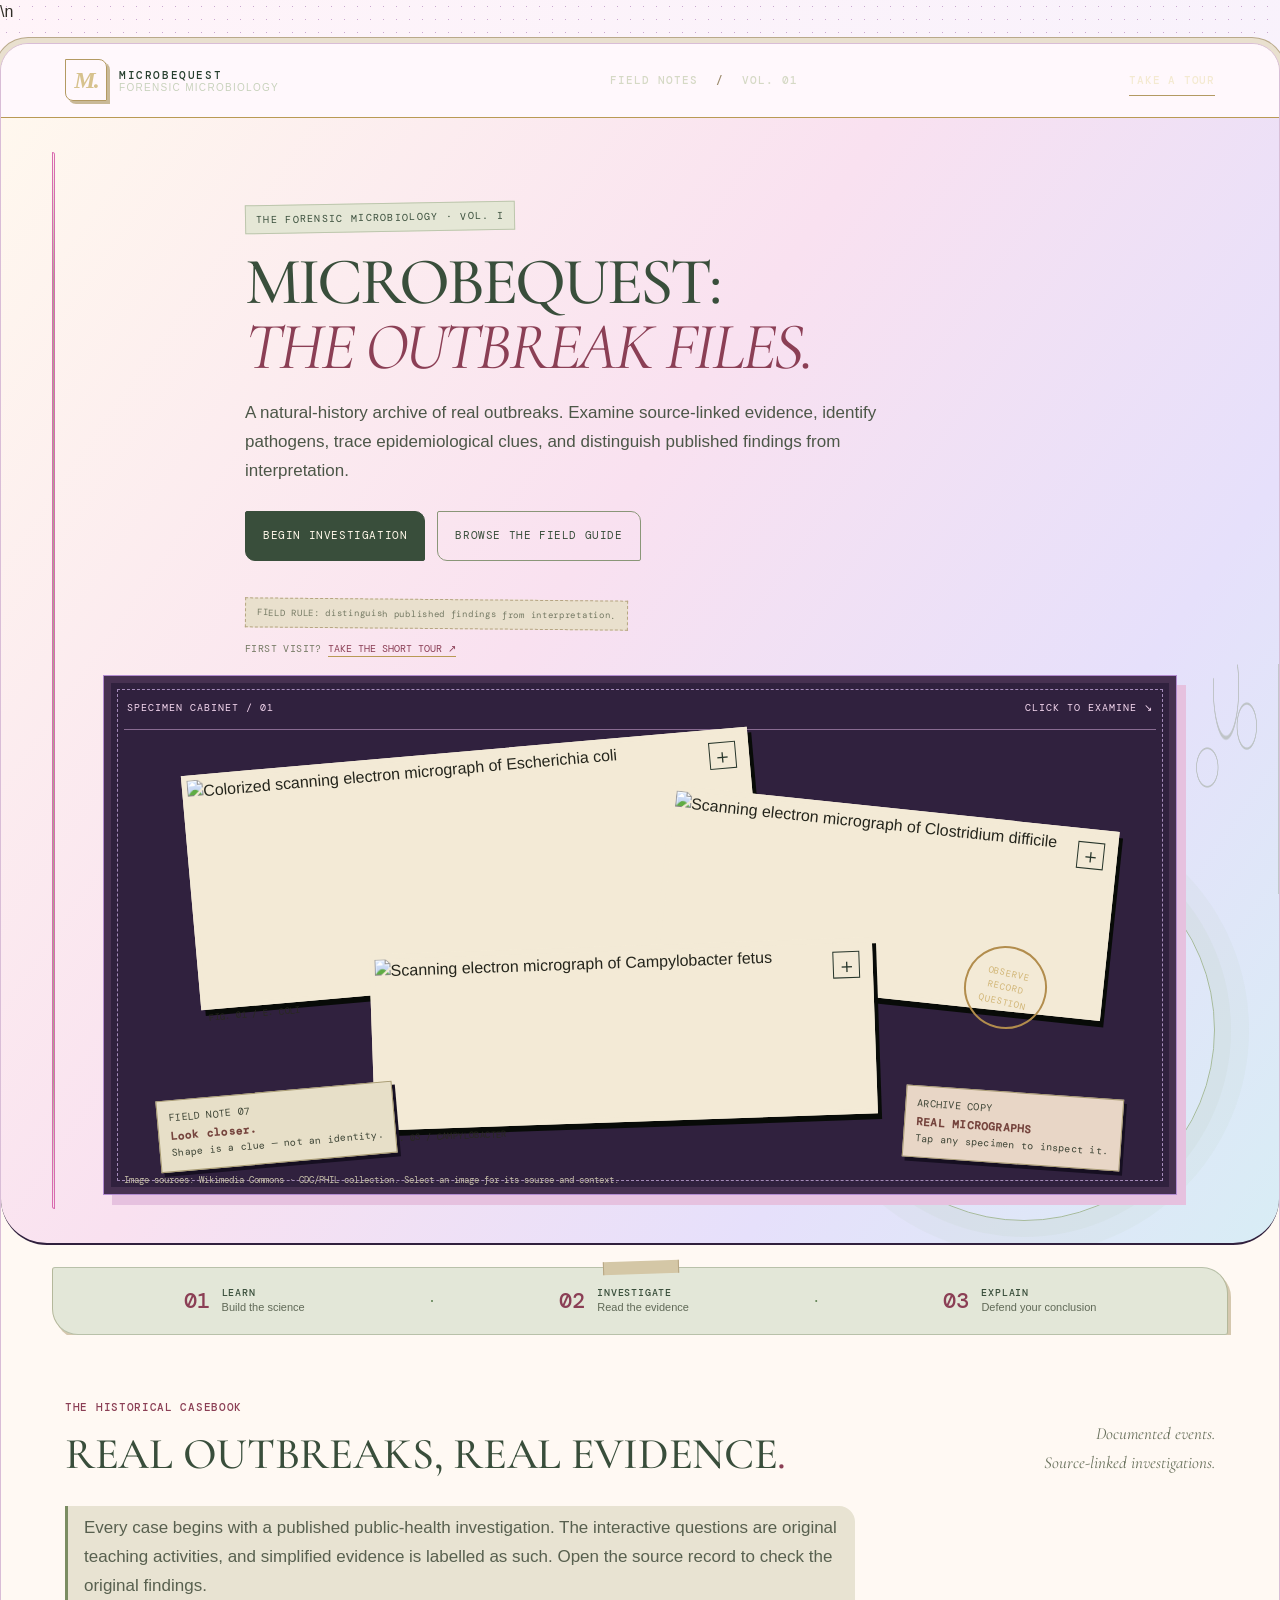
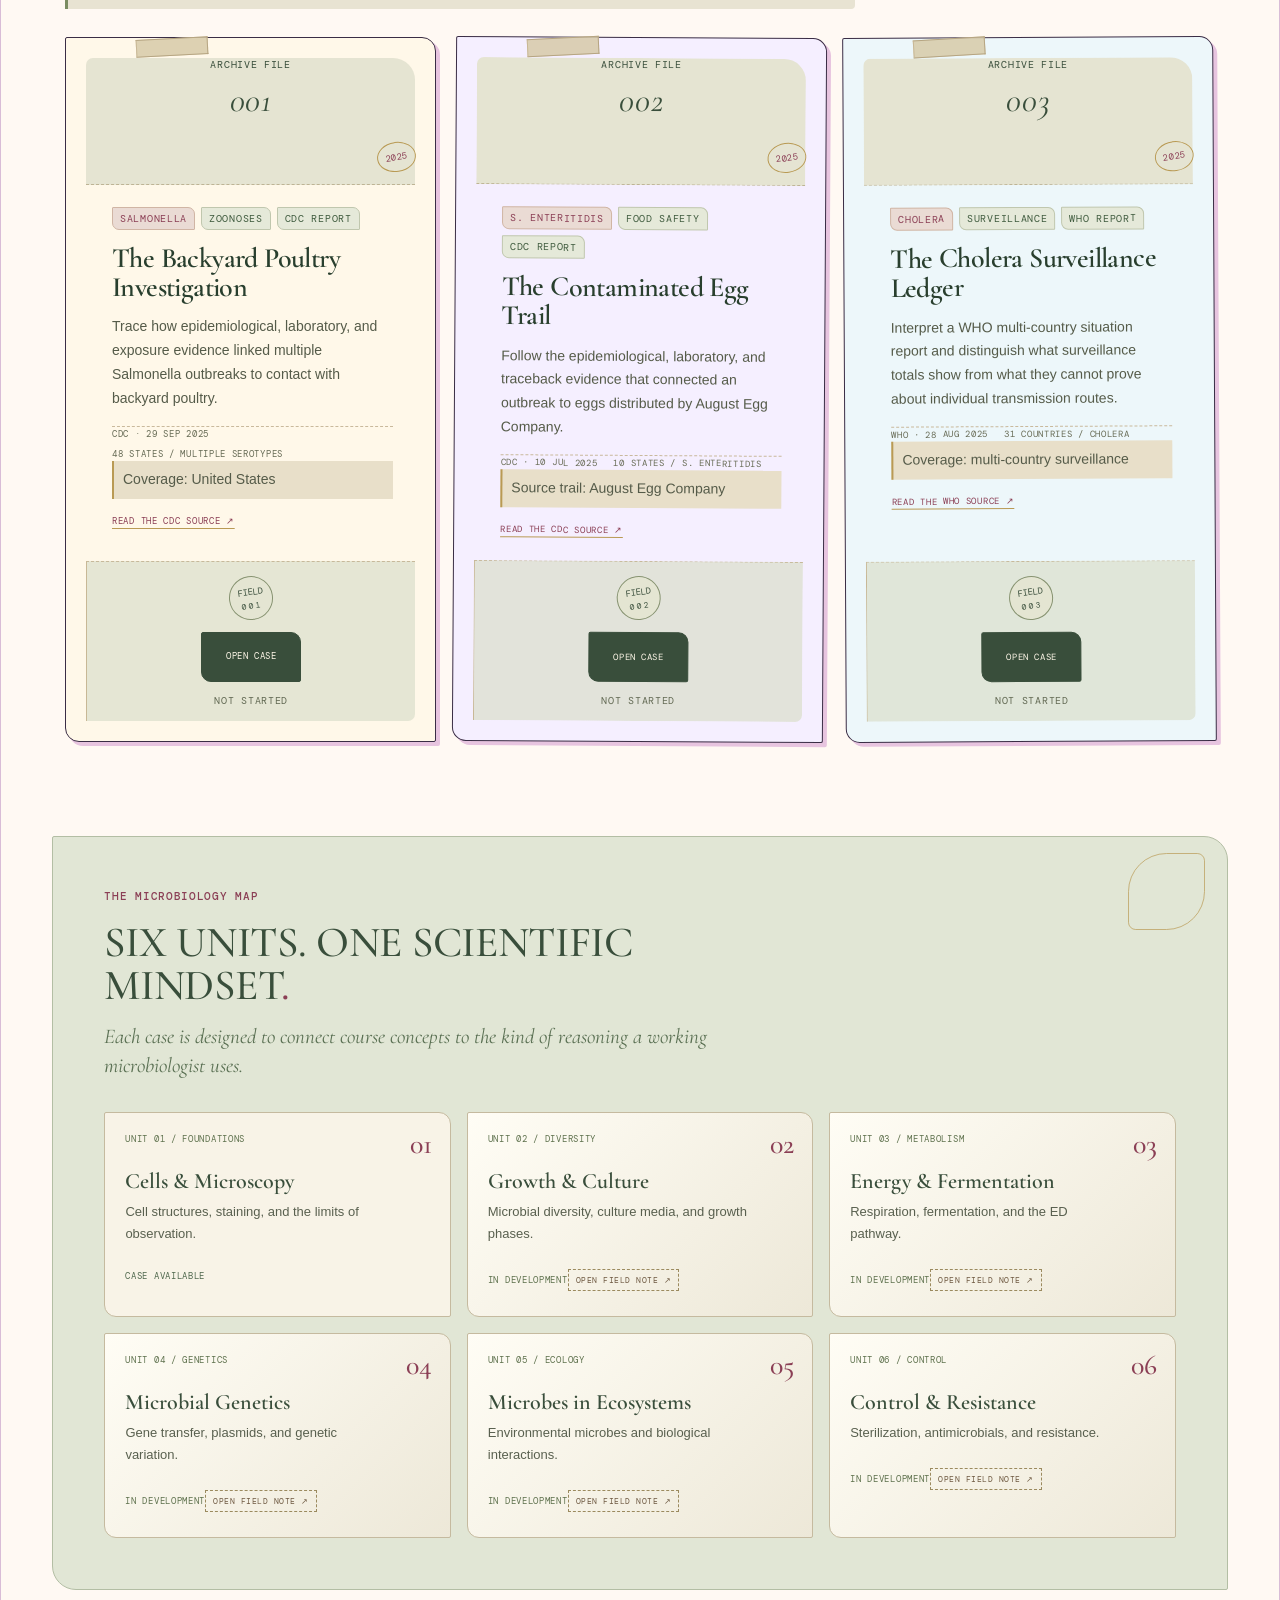
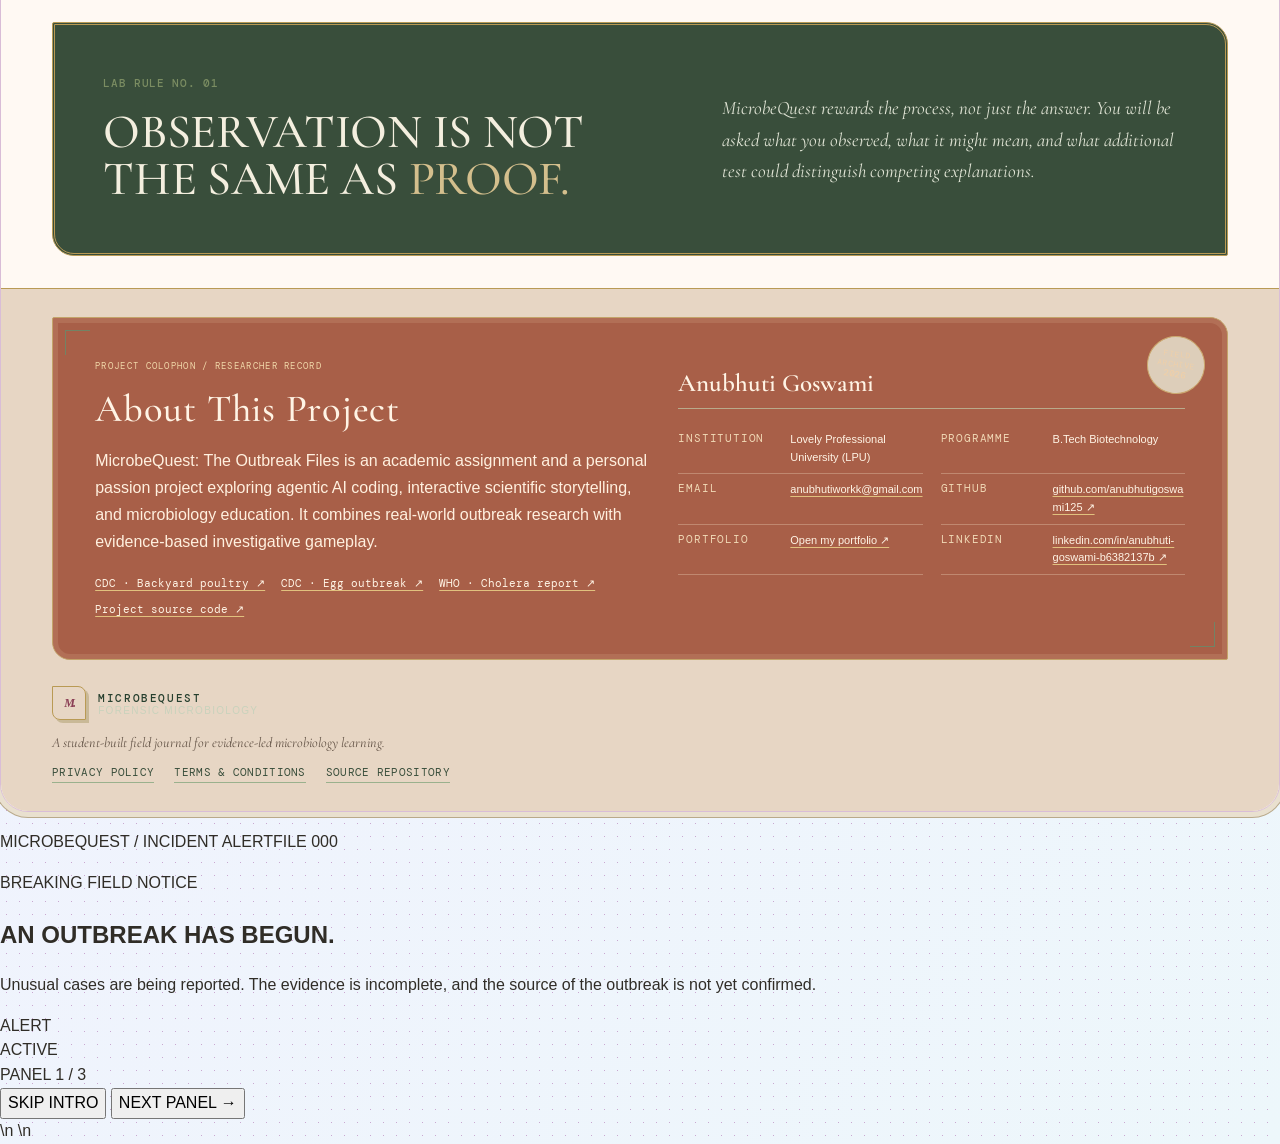
==== commit fb40711e: "Add recurring outbreak intro cutscene and guided-tour prompt" ====
--- a/index.html
+++ b/index.html
@@ -8,14 +8,14 @@
   <title>MicrobeQuest: The Outbreak Files | Botanical Pathogen Archive</title>
   <link rel="stylesheet" href="css/style.css">
   <script src="js/app.js" defer></script>
-</head>
+  <link rel="stylesheet" href="css/outbreak-intro.css">\n</head>
 <body>
   <a class="skip-link" href="#main">Skip to investigation</a>
   <div class="desktop-shell">
     <header class="topbar">
       <a class="brand" href="index.html" aria-label="MicrobeQuest home">
         <span class="brand-mark" aria-hidden="true">M.</span>
-        <span><strong>MICROBEQUEST</strong><small>BOTANICAL PATHOGEN ARCHIVE</small></span>
+        <span><strong>MICROBEQUEST</strong><small>FORENSIC MICROBIOLOGY</small></span>
       </a>
       <div class="topbar-status">FIELD NOTES <span class="topbar-divider">/</span> VOL. 01</div>
       <button class="topbar-link tour-link" id="take-tour" type="button">TAKE A TOUR</button>
@@ -24,7 +24,7 @@
     <main id="main">
       <section class="hero">
           <div class="hero-copy" id="hero-intro">
-          <p class="eyebrow">THE BOTANICAL PATHOGEN ARCHIVE · VOL. I</p>
+          <p class="eyebrow">THE FORENSIC MICROBIOLOGY · VOL. I</p>
           <h1>MICROBEQUEST:<br><span>THE OUTBREAK FILES.</span></h1>
           <p class="hero-description">A natural-history archive of real outbreaks. Examine source-linked evidence, identify pathogens, trace epidemiological clues, and distinguish published findings from interpretation.</p>
           <div class="hero-actions">
@@ -172,7 +172,7 @@
           </dl>
         </div>
         <span class="credits-seal" aria-hidden="true">FIELD<br>ARCHIVE<br><b>2026</b></span>
-      </section><a class="brand footer-brand" href="index.html"><span class="brand-mark">M.</span><span><strong>MICROBEQUEST</strong><small>BOTANICAL PATHOGEN ARCHIVE</small></span></a><p>A student-built field journal for evidence-led microbiology learning.</p><nav class="footer-links" aria-label="Legal and project links"><a href="privacy.html">PRIVACY POLICY</a><a href="terms.html">TERMS &amp; CONDITIONS</a><a href="https://github.com/anubhutigoswami125/MicrobeQuest" target="_blank" rel="noreferrer">SOURCE REPOSITORY</a></nav></footer>
+      </section><a class="brand footer-brand" href="index.html"><span class="brand-mark">M.</span><span><strong>MICROBEQUEST</strong><small>FORENSIC MICROBIOLOGY</small></span></a><p>A student-built field journal for evidence-led microbiology learning.</p><nav class="footer-links" aria-label="Legal and project links"><a href="privacy.html">PRIVACY POLICY</a><a href="terms.html">TERMS &amp; CONDITIONS</a><a href="https://github.com/anubhutigoswami125/MicrobeQuest" target="_blank" rel="noreferrer">SOURCE REPOSITORY</a></nav></footer>
   </div>
 
   <section class="specimen-modal" id="specimen-modal" role="dialog" aria-modal="true" aria-labelledby="specimen-modal-title" hidden>
@@ -241,5 +241,42 @@
   })();
 });
 </script>
-</body>
+
+  <section class="outbreak-intro" id="outbreak-intro" role="dialog" aria-modal="true" aria-labelledby="outbreak-intro-title">
+    <div class="intro-comic">
+      <div class="intro-comic-header"><span>MICROBEQUEST / INCIDENT ALERT</span><span>FILE 000</span></div>
+      <div class="intro-panel" data-intro-panel="0">
+        <p class="intro-eyebrow">BREAKING FIELD NOTICE</p>
+        <h2 id="outbreak-intro-title">AN OUTBREAK HAS BEGUN.</h2>
+        <p>Unusual cases are being reported. The evidence is incomplete, and the source of the outbreak is not yet confirmed.</p>
+        <div class="comic-stamp">ALERT<br>ACTIVE</div>
+      </div>
+      <div class="intro-panel" data-intro-panel="1" hidden>
+        <p class="intro-eyebrow">RESTRICTED INVESTIGATION ZONE</p>
+        <h2>EVERY CLUE MATTERS.</h2>
+        <p>Read the reports. Inspect the evidence. Compare what investigators observed with what the evidence actually supports.</p>
+        <div class="comic-stamp">EVIDENCE<br>INCOMPLETE</div>
+      </div>
+      <div class="intro-panel" data-intro-panel="2" hidden>
+        <p class="intro-eyebrow">INVESTIGATOR ASSIGNMENT</p>
+        <h2>YOU'RE ON THE CASE.</h2>
+        <p>Your task is to investigate the outbreak without jumping to conclusions. Start with the guided tour to learn how the archive works.</p>
+        <div class="comic-stamp">CASE<br>ASSIGNED</div>
+      </div>
+      <div class="intro-footer">
+        <span class="intro-step" id="intro-step">PANEL 1 / 3</span>
+        <div class="intro-actions">
+          <button type="button" id="intro-skip">SKIP INTRO</button>
+          <button type="button" id="intro-next">NEXT PANEL →</button>
+        </div>
+      </div>
+    </div>
+  </section>
+  <aside class="tour-nudge" id="tour-nudge" hidden aria-live="polite">
+    <span class="tour-nudge-arrow" aria-hidden="true">↘</span>
+    <p><strong>NEW INVESTIGATOR?</strong><br>Start here. Take the guided tour to learn how to investigate the files.</p>
+    <button type="button" id="tour-nudge-start">TAKE THE TOUR ↗</button>
+    <button type="button" class="tour-nudge-dismiss" id="tour-nudge-dismiss" aria-label="Dismiss tour prompt">×</button>
+  </aside>
+\n  <script src="js/outbreak-intro.js" defer></script>\n</body>
 </html>
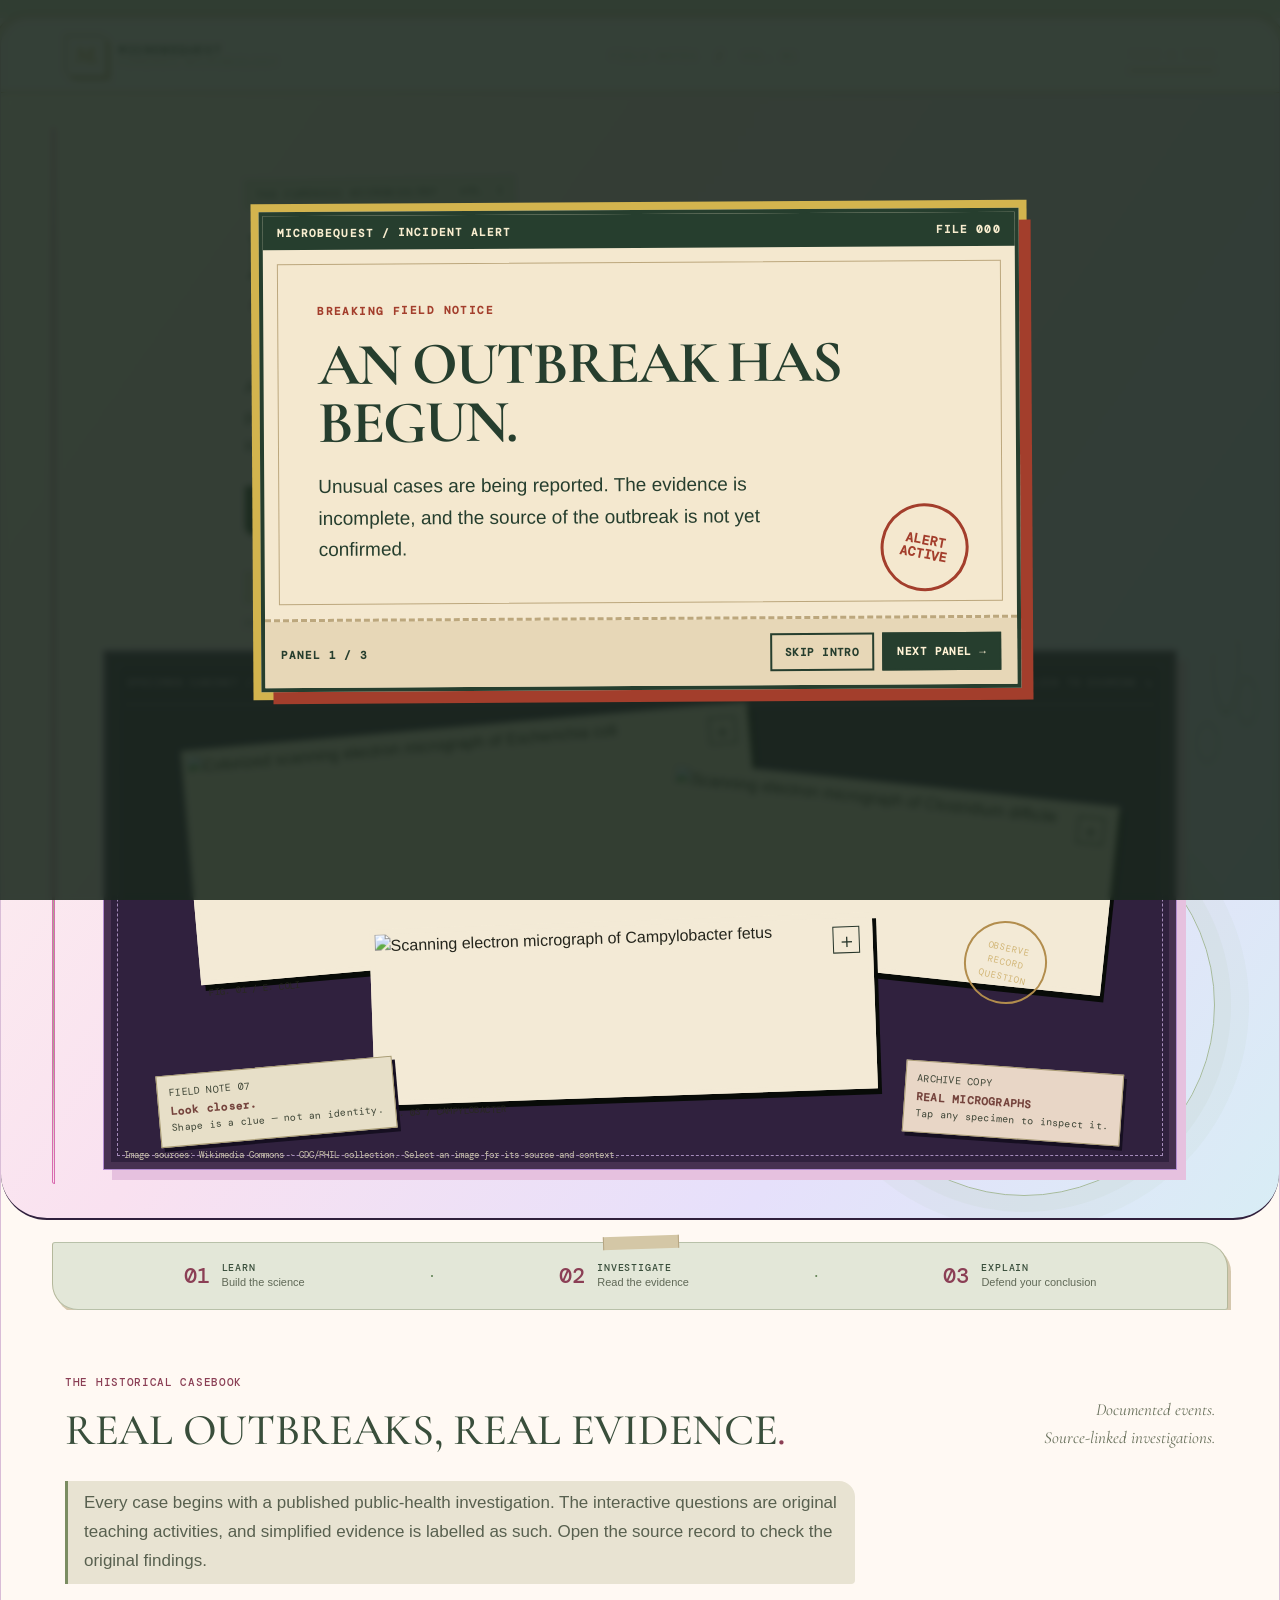
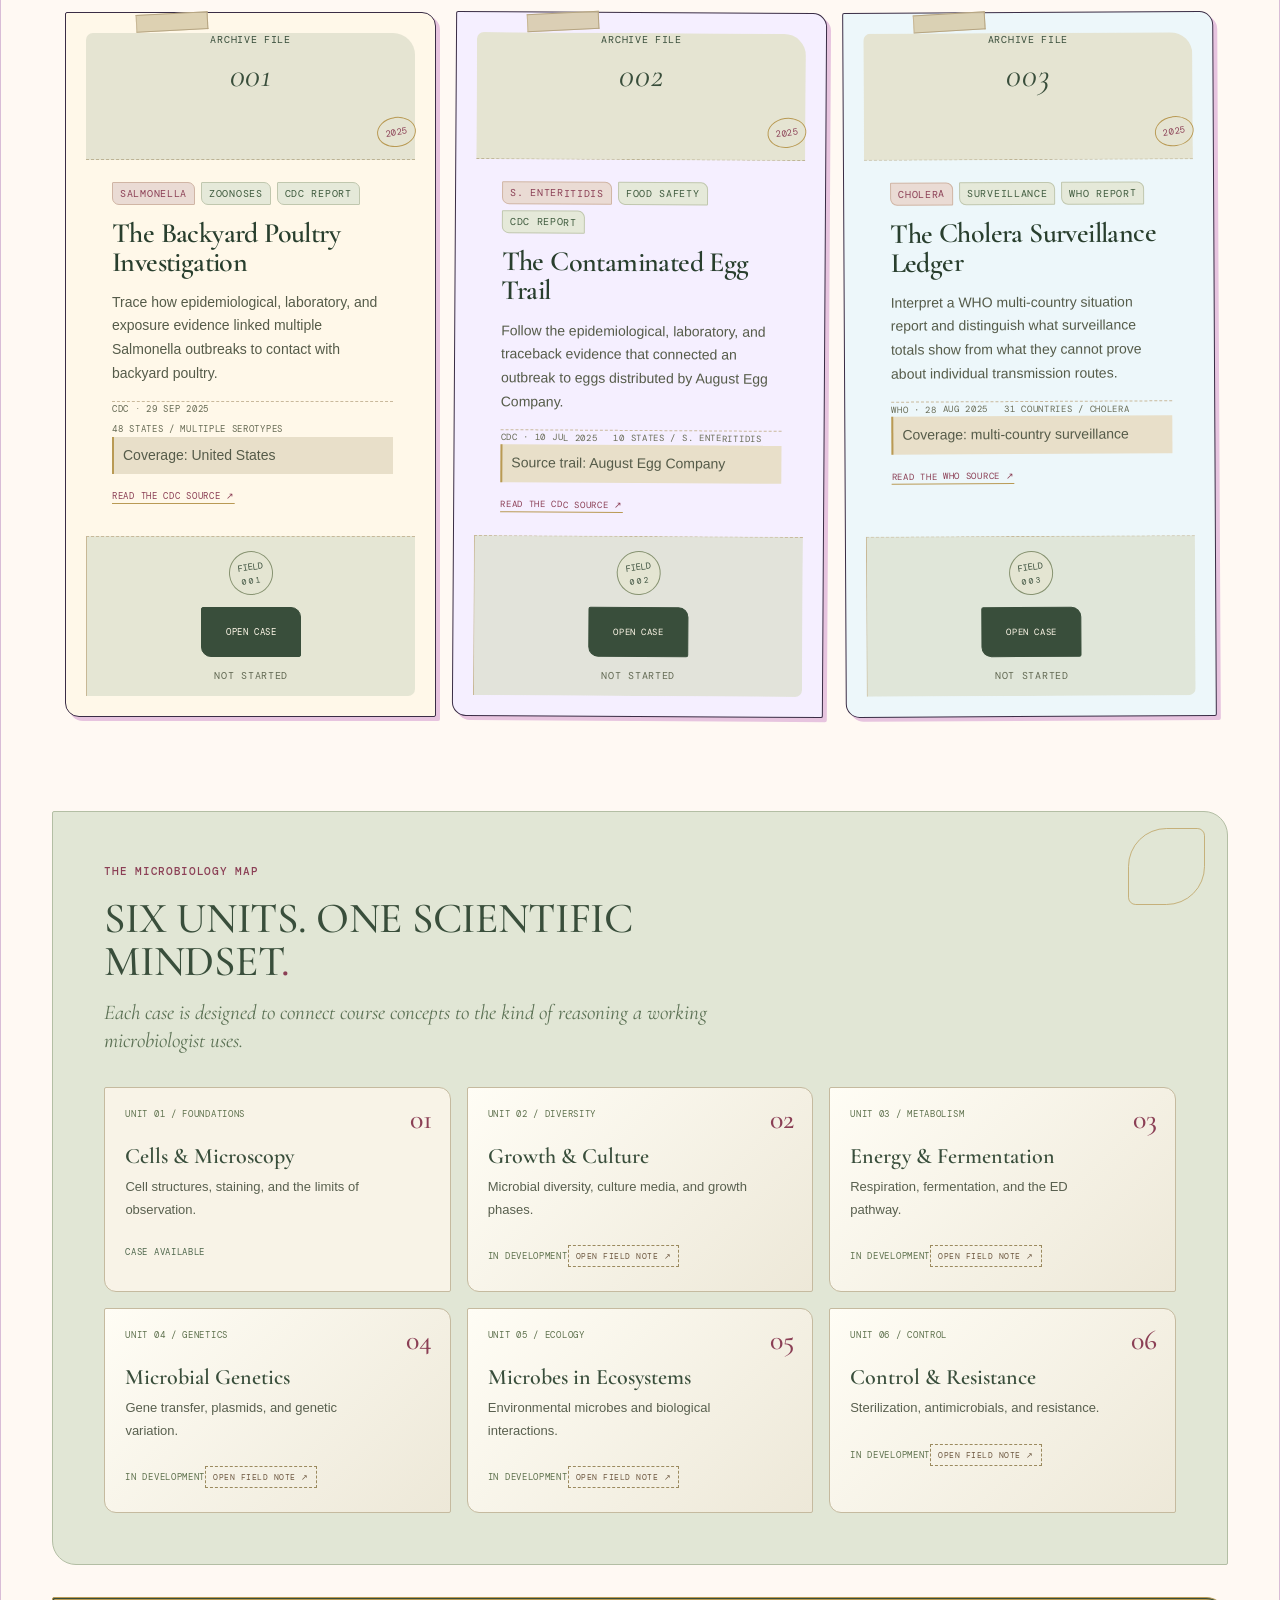
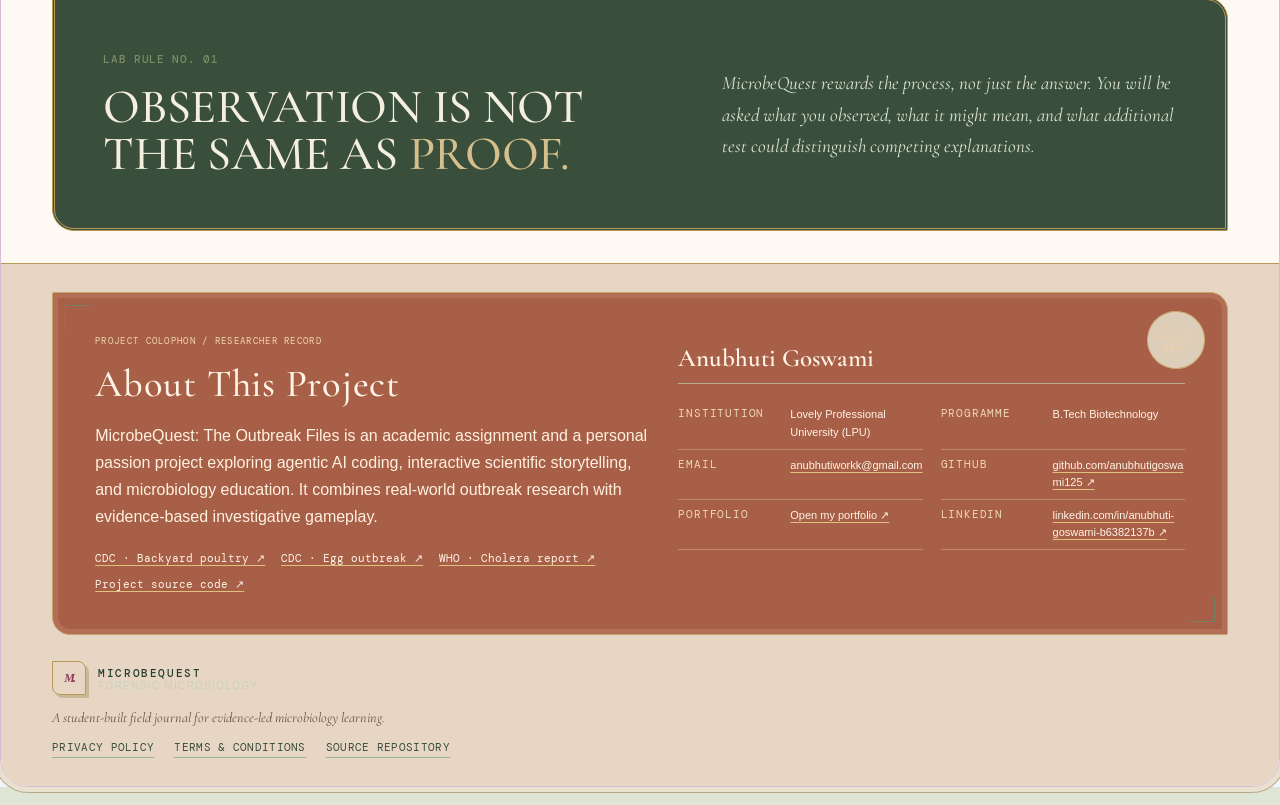
==== commit 05559a27: "Fix cutscene markup formatting" ====
--- a/index.html
+++ b/index.html
@@ -8,7 +8,8 @@
   <title>MicrobeQuest: The Outbreak Files | Botanical Pathogen Archive</title>
   <link rel="stylesheet" href="css/style.css">
   <script src="js/app.js" defer></script>
-  <link rel="stylesheet" href="css/outbreak-intro.css">\n</head>
+  <link rel="stylesheet" href="css/outbreak-intro.css">
+</head>
 <body>
   <a class="skip-link" href="#main">Skip to investigation</a>
   <div class="desktop-shell">
@@ -278,5 +279,7 @@
     <button type="button" id="tour-nudge-start">TAKE THE TOUR ↗</button>
     <button type="button" class="tour-nudge-dismiss" id="tour-nudge-dismiss" aria-label="Dismiss tour prompt">×</button>
   </aside>
-\n  <script src="js/outbreak-intro.js" defer></script>\n</body>
+
+  <script src="js/outbreak-intro.js" defer></script>
+</body>
 </html>
--- a/css/style.css
+++ b/css/style.css
@@ -1,5 +1,5 @@
 @import url('https://fonts.googleapis.com/css2?family=Cormorant+Garamond:ital,wght@0,400;0,500;0,600;1,400;1,500;1,600&family=DM+Mono:wght@400;500&display=swap');
-:root{--ink:#30203d;--muted:#687568;--pink:#f2a9d8;--hot:#e84eb4;--lav:#d9dfcf;--blue:#d8e1d3;--cream:#f8f5ec;--line:#d9bdd7;--lime:#d8f28d;--mono:"DM Mono",monospace;--sans:"Space Grotesk",sans-serif;--pixel:4px 0,0 4px,4px 4px}
+:root{--ink:#263e2e;--muted:#5e6a55;--pink:#c66a4e;--hot:#a63f2e;--lav:#dfd0ad;--blue:#d8caa4;--cream:#f5eddc;--line:#bca77d;--lime:#d6b849;--mono:"DM Mono",monospace;--sans:"Space Grotesk",sans-serif;--pixel:4px 0,0 4px,4px 4px}
 *{box-sizing:border-box}html{scroll-behavior:smooth;scroll-padding-top:24px}body{margin:0;color:var(--ink);background-color:#f5f0e4;background-image:radial-gradient(#b7b5a3 0.7px,transparent .7px);background-size:12px 12px;font-family:var(--sans);line-height:1.55}button,a{font:inherit}a{color:inherit}.skip-link{position:absolute;top:-60px;left:12px;background:white;padding:10px;z-index:10}.skip-link:focus{top:12px}.desktop-shell{max-width:1440px;margin:0 auto;background:var(--cream);border-left:1px solid #e6cfe3;border-right:1px solid #e6cfe3;overflow:hidden}.topbar{height:76px;padding:0 clamp(20px,5vw,72px);display:flex;align-items:center;justify-content:space-between;border-bottom:2px solid var(--ink);background:#fffafd}.brand{display:flex;align-items:center;gap:12px;text-decoration:none}.brand-mark{width:42px;height:42px;display:grid;place-items:center;background:var(--hot);color:#fff;border:2px solid var(--ink);box-shadow:4px 4px 0 var(--ink);font:700 15px var(--mono);letter-spacing:-2px}.brand strong,.brand small{display:block;line-height:1.3}.brand strong{font:500 14px var(--mono);letter-spacing:1px}.brand small{font:400 9px var(--mono);letter-spacing:1.5px;color:var(--muted)}.topbar-status,.topbar-link{font:500 10px var(--mono);letter-spacing:1px}.status-dot{display:inline-block;width:8px;height:8px;background:#83c777;border:1px solid var(--ink);margin-right:8px}.topbar-divider{color:#b49bb7;padding:0 10px}.topbar-link{text-decoration:none;border-bottom:1px solid var(--hot);padding:8px 0}.hero{position:relative;display:grid;grid-template-columns:1.05fr .95fr;gap:32px;align-items:center;padding:clamp(52px,7vw,104px) clamp(24px,7vw,100px) 84px;background:linear-gradient(118deg,#f8f5ec 0%,#f8f5ec 45%,#f0dfd4 100%);border-bottom:2px solid var(--ink)}.eyebrow{font:500 10px var(--mono);letter-spacing:1.7px;color:#a23b8b;margin:0 0 16px}.pixel-star{color:var(--hot);font-size:16px;margin-right:6px}.hero h1{font-size:clamp(42px,6.3vw,82px);line-height:.99;letter-spacing:-4px;margin:0 0 24px;font-weight:700}.hero h1 span{color:#d83c9e;text-shadow:3px 3px 0 #f8c5e7}.hero-description{font-size:16px;line-height:1.75;max-width:520px;color:#65516d;margin:0 0 28px}.hero-actions{display:flex;gap:12px;flex-wrap:wrap}.button{display:inline-flex;align-items:center;justify-content:center;gap:18px;min-height:48px;padding:12px 17px;border:2px solid var(--ink);border-radius:0;text-decoration:none;font:500 10px var(--mono);letter-spacing:.7px;cursor:pointer;transition:transform .15s,box-shadow .15s}.button:hover{transform:translate(-2px,-2px);box-shadow:4px 4px 0 var(--ink)}.button:focus-visible,a:focus-visible{outline:3px solid #8f514d;outline-offset:4px}.button-primary{background:var(--hot);color:#fff;box-shadow:3px 3px 0 var(--ink)}.button-secondary{background:#fffafd;color:var(--ink)}.hero-footnote{margin-top:24px;font:10px var(--mono);color:#687568}.tiny-square{display:inline-block;width:7px;height:7px;background:var(--lime);border:1px solid var(--ink);margin-right:8px}.hero-art{position:relative;max-width:510px;width:100%;justify-self:end;padding:15px}.art-window{border:2px solid var(--ink);background:#fff;box-shadow:8px 8px 0 var(--ink);transform:rotate(1deg)}.window-bar,.window-footer{height:32px;display:flex;align-items:center;justify-content:space-between;padding:0 12px;background:#e7e8d9;border-bottom:2px solid var(--ink);font:9px var(--mono);letter-spacing:1px}.window-footer{background:#fffafd;border:0;border-top:2px solid var(--ink)}.feed-status{color:#558e4c}.petri-scene{height:330px;position:relative;overflow:hidden;background:linear-gradient(145deg,#dbe2d0 0%,#f0dfd4 56%,#d4dfd2 100%);display:grid;place-items:center}.petri-scene:before,.petri-scene:after{content:"";position:absolute;width:130%;height:1px;background:#fff7;transform:rotate(-25deg)}.petri-scene:after{transform:rotate(25deg)}.petri-dish{position:relative;width:min(68%,255px);aspect-ratio:1;border-radius:50%;border:3px solid #fff9;outline:2px solid #7b8c72;background:radial-gradient(circle at 36% 28%,#fff9 0 3%,transparent 4%),radial-gradient(circle at 65% 70%,#dc64b9 0 4%,transparent 5%),radial-gradient(circle at 40% 70%,#829b7d 0 5%,transparent 6%),radial-gradient(circle at 55% 43%,#ff8bcf 0 7%,transparent 8%),radial-gradient(circle at 52% 52%,#f7b5e7 0,#f7b5e7 40%,#f6d6f0 70%);box-shadow:inset 0 0 0 8px #ffffff38,0 13px 24px #56634d55;z-index:1}.dish-glint{position:absolute;inset:10px;border-radius:50%;border-top:2px solid #fff9;border-left:1px solid #fff8}.microbe{position:absolute;color:#5e7559;font-size:29px;text-shadow:2px 2px #fff8;animation:float 4s ease-in-out infinite}.microbe-a{top:20%;left:22%}.microbe-b{top:31%;right:17%;color:#b92d91;animation-delay:-1s}.microbe-c{top:57%;left:17%;color:#7e9276;animation-delay:-2s}.microbe-d{bottom:17%;left:47%;color:#c340a1;animation-delay:-.5s}.microbe-e{top:53%;right:18%;color:#a08a59;animation-delay:-1.4s}.microbe-f{top:14%;right:40%;color:#e44eaa;animation-delay:-2.4s}.microbe-g{bottom:25%;left:32%;color:#7e9276;animation-delay:-3s}.orbit{position:absolute;border:1px dashed #fff9;border-radius:50%;width:83%;aspect-ratio:1;z-index:0}.orbit-two{width:105%;border-color:#81907866}.art-label{position:absolute;z-index:2;font:9px var(--mono);letter-spacing:1px;color:#38264a;background:#fff9;padding:5px 8px}.label-top{top:22px;left:18px}.label-bottom{bottom:19px;right:16px}.spark{position:absolute;color:#fff;font-size:23px}.spark-one{top:48px;right:54px}.spark-two{bottom:54px;left:38px;font-size:29px}.spark-three{top:72px;left:54px}.floating-note{position:absolute;z-index:2;background:#e4f5a5;border:2px solid var(--ink);box-shadow:3px 3px 0 var(--ink);padding:9px 12px;font:9px/1.7 var(--mono);letter-spacing:.5px;transform:rotate(-7deg)}.note-left{bottom:8px;left:-4px}.note-right{top:4px;right:-3px;background:#e0e6d6;transform:rotate(6deg)}.hero-sticker{position:absolute;bottom:20px;left:45%;transform:rotate(-8deg);background:#f8d2ed;border:2px solid var(--ink);padding:10px 13px;text-align:center;font:700 10px/1.3 var(--mono);box-shadow:3px 3px 0 var(--ink)}.mission-strip{display:flex;align-items:center;justify-content:space-evenly;gap:18px;padding:25px clamp(20px,7vw,100px);background:#e7e8d9;border-bottom:2px solid var(--ink)}.mission-strip>div{display:flex;align-items:center;gap:12px}.strip-number{font:500 22px var(--mono);color:#a23b8b}.mission-strip strong,.mission-strip small{display:block}.mission-strip strong{font:500 10px var(--mono);letter-spacing:1px}.mission-strip small{font-size:11px;color:var(--muted)}.strip-arrow{color:#a23b8b;font-size:18px}.case-section,.field-guide{padding:clamp(50px,7vw,90px) clamp(24px,7vw,100px)}.section-heading{display:flex;align-items:end;justify-content:space-between;gap:24px;margin-bottom:28px}.section-heading h2,.field-guide h2{font-size:clamp(27px,4vw,43px);letter-spacing:-1.5px;line-height:1.1;margin:0}.heading-period{color:var(--hot)}.section-aside{font:10px/1.8 var(--mono);color:var(--muted);text-align:right;margin:0}.case-card{display:grid;grid-template-columns:100px 1fr 180px;gap:24px;border:2px solid var(--ink);background:#fff;border-bottom:5px solid var(--ink);padding:24px;box-shadow:6px 6px 0 #e8cbe4}.case-card-index{display:flex;flex-direction:column;align-items:flex-start;gap:3px;border-right:1px dashed var(--line);font:10px var(--mono);color:var(--muted)}.case-card-index strong{font-size:36px;color:var(--ink);line-height:1.1}.case-stamp{margin-top:12px;border:1px solid #d94a9f;color:#c2338a;padding:4px 6px;font-size:9px;transform:rotate(-6deg)}.case-tags{display:flex;gap:7px;flex-wrap:wrap}.case-tags span{font:9px var(--mono);padding:4px 7px;background:#e5e8d9;border:1px solid #bdc5b1}.case-tags span:first-child{background:#f9d5ed}.case-card h3{font-size:23px;line-height:1.2;margin:13px 0 9px;letter-spacing:-.6px}.case-card-main>p{font-size:13px;color:var(--muted);max-width:650px;margin:0}.case-meta{display:flex;flex-wrap:wrap;gap:16px;margin-top:20px;font:9px var(--mono);color:#687568}.meta-icon{color:#c23c9a}.case-card-action{border-left:1px dashed var(--line);padding-left:22px;display:flex;flex-direction:column;align-items:flex-start;justify-content:center;gap:12px}.case-seal{width:56px;height:56px;display:grid;align-content:center;text-align:center;border:2px dashed #bc6cae;color:#bc4d9f;font:500 15px/1 var(--mono);transform:rotate(8deg)}.case-seal small{font-size:8px;letter-spacing:2px;margin-top:3px}.case-card-action .button{font-size:9px;gap:8px;padding:10px}.case-progress{font:9px var(--mono);color:#687568}.hidden{display:none!important}.investigation{margin:0 clamp(24px,7vw,100px) 80px;border:2px solid var(--ink);background:#fff;box-shadow:6px 6px 0 #e8cbe4}.investigation-topline{display:flex;justify-content:space-between;align-items:center;padding:15px 20px;background:#e7e8d9;border-bottom:2px solid var(--ink)}.investigation-topline .eyebrow{margin:0}.text-button{border:0;background:none;color:var(--muted);font:10px var(--mono);cursor:pointer}.investigation-grid{display:grid;grid-template-columns:245px minmax(0,1fr);min-height:520px}.case-sidebar{padding:24px 18px;background:#fff6fc;border-right:2px solid var(--ink)}.sidebar-label{font:9px var(--mono);letter-spacing:1.5px;color:#a23b8b}.case-sidebar h3{font-size:20px;line-height:1.2;margin:12px 0 28px}.protocol-step{display:flex;gap:12px;padding:12px 0;border-top:1px dashed var(--line);opacity:.56}.protocol-step.active{opacity:1}.protocol-step>span{font:14px var(--mono);color:#c13d9c}.protocol-step strong,.protocol-step small{display:block}.protocol-step strong{font:9px var(--mono);letter-spacing:.2px}.protocol-step small{font-size:10px;color:var(--muted)}.sidebar-score{margin-top:28px;padding:14px;background:#e7e8d9;border:1px solid #c9c8b5}.sidebar-score small,.sidebar-score span{display:block;font:9px var(--mono);letter-spacing:.6px}.sidebar-score strong{display:block;font:32px var(--mono);line-height:1.4}.sidebar-score span{color:var(--muted)}.investigation-content{padding:clamp(22px,4vw,44px)}.content-kicker{font:10px var(--mono);letter-spacing:1px;color:#a23b8b}.kicker-icon{font-size:17px;margin-right:8px}.investigation-content h2{font-size:clamp(24px,3vw,35px);letter-spacing:-1px;line-height:1.2;margin:14px 0}.lead{font-size:13px;color:var(--muted);max-width:650px}.briefing-grid{display:grid;grid-template-columns:repeat(3,minmax(0,1fr));gap:12px;margin:26px 0}.briefing-card{padding:15px 13px;border:1px solid var(--line);background:#fffaff}.briefing-symbol{font-size:25px;width:43px;height:43px;display:grid;place-items:center;border:1px solid var(--ink);margin-bottom:15px}.symbol-membrane{background:#e0e6d6}.symbol-wall{background:#f7d6ed}.symbol-stain{background:#e7e8d9}.briefing-card h3{font-size:14px;margin:0 0 8px}.briefing-card p{font-size:11px;line-height:1.65;color:var(--muted);margin:0}.science-note{display:flex;gap:12px;padding:13px;background:#fff6d7;border:1px solid #dfc77b}.note-icon{flex:0 0 24px;height:24px;display:grid;place-items:center;background:#f4dc87;border:1px solid var(--ink);font:700 13px var(--mono)}.science-note p{font-size:11px;margin:0;color:#6b5635}.science-note strong{font:10px var(--mono);letter-spacing:.5px}.content-footer{display:flex;align-items:center;justify-content:space-between;gap:14px;margin-top:25px;padding-top:18px;border-top:1px dashed var(--line)}.content-footer>span{font:9px var(--mono);color:var(--muted)}.content-footer .button{font-size:9px}.evidence-list{display:grid;gap:12px;margin:22px 0}.evidence-item{padding:16px;border:1px solid var(--line);background:#fffaff}.evidence-item h3{font-size:15px;margin:0 0 7px}.evidence-item p{font-size:12px;color:var(--muted);margin:0}.evidence-tag{font:9px var(--mono);letter-spacing:1px;color:#b23b91}.question-block{margin-top:22px;padding:20px;background:#ecebdd;border:1px solid #c4c8b5}.question-block h3{font-size:18px;margin:8px 0}.question-block>p{font-size:12px;color:var(--muted)}.answer-options{display:grid;gap:9px;margin-top:15px}.answer-option{display:flex;align-items:flex-start;gap:11px;text-align:left;padding:12px;background:#fff;border:1px solid #bfc6b5;cursor:pointer;color:var(--ink);font-size:12px}.answer-option:hover,.answer-option:focus-visible{border:2px solid #a23b8b;padding:11px}.answer-option[aria-pressed="true"]{background:#f9d8ed;border:2px solid #a23b8b;padding:11px}.option-letter{display:grid;place-items:center;width:23px;height:23px;flex:0 0 23px;background:#e7e8d9;border:1px solid var(--ink);font:10px var(--mono)}.feedback{margin-top:14px;padding:13px;border-left:4px solid #8aaf55;background:#f0f8e6;font-size:12px}.feedback.incorrect{border-color:#d58a42;background:#fff3df}.feedback strong{display:block;font:10px var(--mono);margin-bottom:5px}.feedback p{margin:0;color:#584a5f}.field-guide{background:#fffafd;border-top:2px solid var(--ink)}.field-guide-header{max-width:690px;margin-bottom:32px}.field-guide-header>p:last-child{font-size:14px;color:var(--muted);margin-top:16px}.unit-grid{display:grid;grid-template-columns:repeat(3,minmax(0,1fr));gap:13px}.unit-card{position:relative;min-height:205px;padding:20px;background:#fff;border:1px solid var(--line);border-bottom:3px solid var(--line)}.unit-open{border:2px solid var(--ink);border-bottom:4px solid var(--ink);background:#fff5fb;box-shadow:3px 3px 0 #efc3e4}.unit-id{display:block;font:9px var(--mono);letter-spacing:.6px;color:#8a718f}.unit-glyph{position:absolute;right:18px;top:14px;font-size:28px;color:#cb48a4}.unit-card h3{font-size:17px;margin:24px 0 8px}.unit-card p{font-size:12px;color:var(--muted);margin:0 0 17px;max-width:260px}.unit-state{font:9px var(--mono);letter-spacing:.4px;color:#9d829f}.unit-open .unit-state{color:#a23b8b}.principles{display:grid;grid-template-columns:1fr .8fr;gap:50px;align-items:center;padding:55px clamp(24px,7vw,100px);background:#e7e8d9;border-top:2px solid var(--ink);border-bottom:2px solid var(--ink)}.principles h2{font-size:clamp(27px,4vw,42px);line-height:1.12;letter-spacing:-1.3px;margin:0}.principles h2 span{color:#a23b8b}.principles>p{font-size:14px;color:#62516e;max-width:480px}.site-footer{display:flex;align-items:center;justify-content:space-between;gap:20px;padding:25px clamp(24px,5vw,72px);background:#fffafd}.footer-brand .brand-mark{width:34px;height:34px;font-size:12px}.footer-brand strong{font-size:11px}.footer-brand small{font-size:8px}.site-footer>p{font-size:10px;color:var(--muted)}.site-footer>a:last-child{font:9px var(--mono);letter-spacing:.6px;text-decoration:none;border-bottom:1px solid var(--hot);white-space:nowrap}.toast{position:fixed;bottom:18px;left:50%;transform:translate(-50%,20px);opacity:0;pointer-events:none;background:var(--ink);color:white;border:2px solid var(--hot);padding:12px 16px;font:11px var(--mono);z-index:20;transition:opacity .2s,transform .2s}.toast.visible{opacity:1;transform:translate(-50%,0)}@keyframes float{0%,100%{transform:translateY(0) rotate(0)}50%{transform:translateY(-6px) rotate(8deg)}}
 @media(max-width:900px){.hero{grid-template-columns:1fr;gap:50px}.hero-art{justify-self:center;width:min(100%,520px)}.hero-sticker{left:60%}.case-card{grid-template-columns:75px 1fr}.case-card-action{grid-column:2;border:0;border-top:1px dashed var(--line);padding:18px 0 0;flex-direction:row;align-items:center;flex-wrap:wrap}.case-seal{display:none}.investigation-grid{grid-template-columns:200px minmax(0,1fr)}.briefing-grid{grid-template-columns:1fr}.briefing-card{display:grid;grid-template-columns:48px 1fr;column-gap:12px}.briefing-symbol{grid-row:span 2;margin:0}.briefing-card h3{align-self:end}.briefing-card p{grid-column:2}.unit-grid{grid-template-columns:repeat(2,minmax(0,1fr))}.principles{gap:24px}}
 @media(max-width:620px){.topbar{height:66px;padding:0 17px}.topbar-status{display:none}.brand-mark{width:36px;height:36px}.brand strong{font-size:12px}.brand small{font-size:8px}.hero{padding:48px 22px 68px}.hero h1{letter-spacing:-2.5px;font-size:clamp(42px,12vw,65px)}.hero-description{font-size:14px}.hero-art{padding:8px}.petri-scene{height:270px}.floating-note{font-size:8px}.hero-sticker{bottom:0;left:auto;right:22px;font-size:8px}.mission-strip{padding:20px 16px;gap:8px;justify-content:space-between}.mission-strip>div{gap:6px}.strip-number{font-size:17px}.mission-strip strong{font-size:8px}.mission-strip small{font-size:9px}.strip-arrow{font-size:12px}.case-section,.field-guide{padding:48px 20px}.section-heading{display:block}.section-aside{text-align:left;margin-top:14px}.case-card{grid-template-columns:1fr;padding:18px;gap:14px}.case-card-index{flex-direction:row;align-items:center;border:0;border-bottom:1px dashed var(--line);padding-bottom:10px}.case-card-index strong{font-size:24px}.case-stamp{margin:0 0 0 10px}.case-card h3{font-size:21px}.case-card-action{grid-column:auto;padding-top:15px}.case-meta{gap:10px}.investigation{margin:0 15px 55px}.investigation-topline{align-items:flex-start;gap:12px}.investigation-topline .eyebrow{font-size:8px}.text-button{font-size:8px}.investigation-grid{grid-template-columns:1fr}.case-sidebar{border-right:0;border-bottom:2px solid var(--ink);padding:18px}.case-sidebar h3{margin-bottom:15px}.protocol-step{display:inline-flex;vertical-align:top;width:32%;gap:6px;padding:10px 3px}.protocol-step strong{font-size:7px}.protocol-step small{font-size:8px}.sidebar-score{margin-top:12px;display:flex;align-items:center;gap:10px}.sidebar-score strong{font-size:22px}.sidebar-score small{max-width:110px}.sidebar-score span{margin-left:auto}.investigation-content{padding:22px 17px}.content-footer{align-items:flex-start;flex-direction:column}.content-footer .button{width:100%}.unit-grid{grid-template-columns:1fr}.unit-card{min-height:170px}.principles{grid-template-columns:1fr;padding:42px 22px;gap:10px}.site-footer{flex-wrap:wrap;padding:22px}.site-footer>p{order:3;flex-basis:100%;margin:0}.site-footer>a:last-child{font-size:8px}.hero-actions .button{flex:1}.hero-actions{gap:9px}}
--- a/css/outbreak-intro.css
+++ b/css/outbreak-intro.css
@@ -0,0 +1,28 @@
+/* Opening comic and guided-tour callout; palette matches the live outbreak archive. */
+.outbreak-intro{position:fixed;inset:0;z-index:9999;display:grid;place-items:center;padding:20px;background:rgba(25,38,28,.88);backdrop-filter:blur(3px)}
+.outbreak-intro[hidden],.tour-nudge[hidden]{display:none!important}
+.intro-comic{position:relative;width:min(760px,100%);background:#f4e8cf;color:#263e2e;border:4px solid #263e2e;box-shadow:12px 12px 0 #a33e2c,0 0 0 8px #d3b44e;transform:rotate(-.35deg)}
+.intro-comic-header{display:flex;justify-content:space-between;gap:12px;padding:10px 14px;background:#263e2e;color:#f8edcf;font:700 11px/1.3 'DM Mono',monospace;letter-spacing:.1em}
+.intro-panel{position:relative;min-height:300px;padding:clamp(26px,6vw,54px);border-bottom:3px dashed #bca77d;overflow:hidden}
+.intro-panel[hidden]{display:none}
+.intro-panel:before{content:"";position:absolute;inset:14px;border:1px solid #bca77d;pointer-events:none}
+.intro-eyebrow{position:relative;margin:0 0 16px;color:#a33e2c;font:700 11px/1.4 'DM Mono',monospace;letter-spacing:.13em}
+.intro-panel h2{position:relative;max-width:560px;margin:0 0 18px;font-family:'Cormorant Garamond',Georgia,serif;font-size:clamp(34px,7vw,60px);line-height:.98;text-transform:uppercase;letter-spacing:-.035em}
+.intro-panel p:not(.intro-eyebrow){position:relative;max-width:490px;margin:0;font-size:clamp(15px,2.3vw,19px);line-height:1.65}
+.comic-stamp{position:absolute;right:clamp(20px,5vw,48px);bottom:24px;display:grid;place-items:center;width:88px;height:88px;border:3px solid #a33e2c;border-radius:50%;color:#a33e2c;text-align:center;font:900 13px/1.05 'DM Mono',monospace;transform:rotate(11deg)}
+.intro-footer{display:flex;align-items:center;justify-content:space-between;gap:14px;padding:14px 16px;background:#e7d7b7}
+.intro-step{font:700 11px 'DM Mono',monospace;letter-spacing:.08em}
+.intro-actions{display:flex;gap:8px;flex-wrap:wrap;justify-content:flex-end}
+.intro-actions button,.tour-nudge button{border:2px solid #263e2e;padding:10px 13px;background:#263e2e;color:#fff2d5;font:700 11px 'DM Mono',monospace;letter-spacing:.04em;cursor:pointer}
+.intro-actions #intro-skip{background:transparent;color:#263e2e}
+.intro-actions button:focus-visible,.tour-nudge button:focus-visible{outline:3px solid #a33e2c;outline-offset:3px}
+.tour-nudge{position:fixed;z-index:9998;top:88px;right:clamp(12px,4vw,52px);width:min(310px,calc(100vw - 24px));padding:18px 18px 16px;background:#f4e8cf;border:3px solid #263e2e;box-shadow:7px 7px 0 #a33e2c;color:#263e2e}
+.tour-nudge p{margin:0 18px 14px 0;font-size:14px;line-height:1.5}
+.tour-nudge p strong{font:700 11px 'DM Mono',monospace;letter-spacing:.06em}
+.tour-nudge-arrow{position:absolute;right:26px;top:-45px;color:#f3d15b;font-size:42px;font-weight:900;text-shadow:2px 2px #263e2e}
+.tour-nudge-dismiss{position:absolute;right:5px;top:4px!important;padding:2px 7px!important;background:transparent!important;color:#263e2e!important;border:0!important;font-size:20px!important}
+.tour-nudge-start{width:100%}
+#take-tour.outbreak-tour-highlight{position:relative;z-index:9997;outline:5px solid #f3d15b;outline-offset:6px;box-shadow:0 0 0 12px rgba(243,209,91,.24);animation:outbreak-tour-pulse 1.3s ease-in-out infinite}
+@keyframes outbreak-tour-pulse{0%,100%{outline-offset:5px}50%{outline-offset:10px}}
+@media(max-width:520px){.intro-panel{min-height:330px;padding:32px 24px 118px}.comic-stamp{width:70px;height:70px;right:24px;bottom:24px;font-size:11px}.intro-footer{align-items:flex-start;flex-direction:column}.intro-actions{width:100%;justify-content:stretch}.intro-actions button{flex:1}.tour-nudge{top:82px;right:12px}}
+@media(prefers-reduced-motion:reduce){#take-tour.outbreak-tour-highlight{animation:none}}
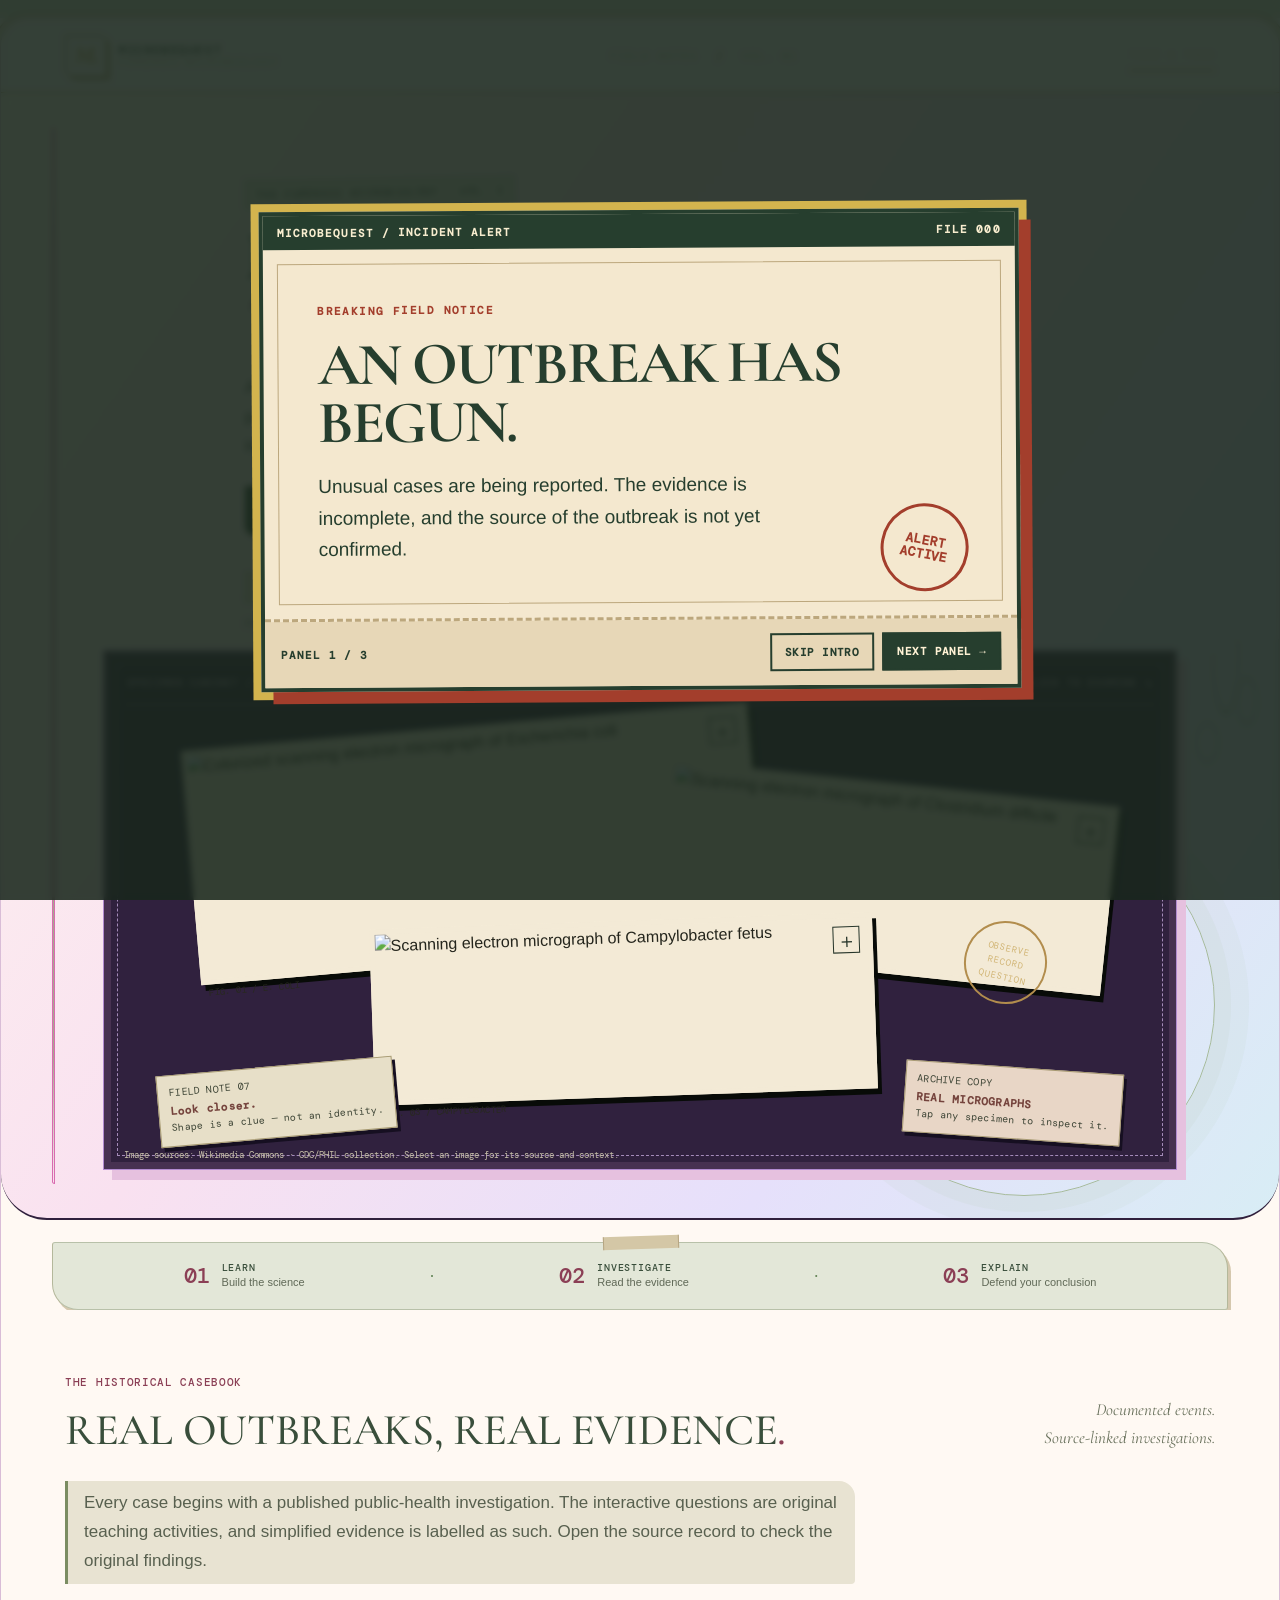
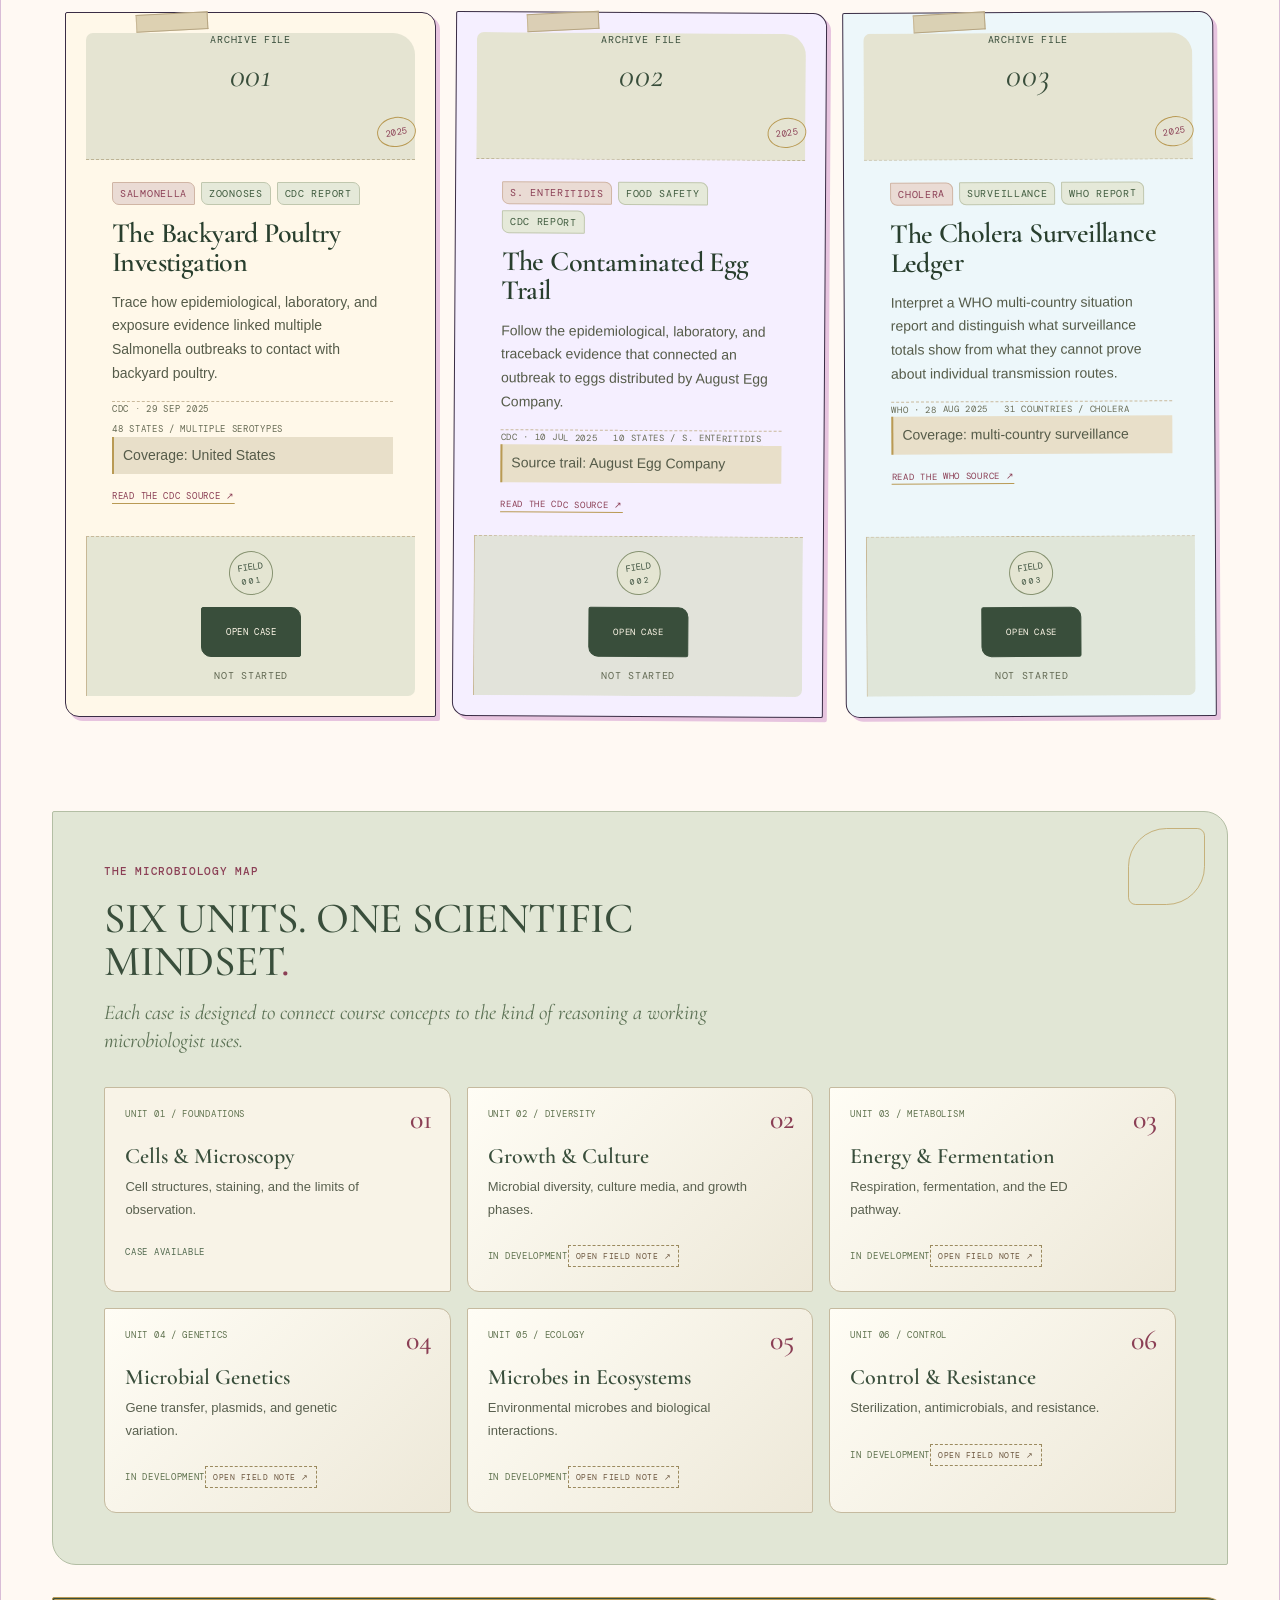
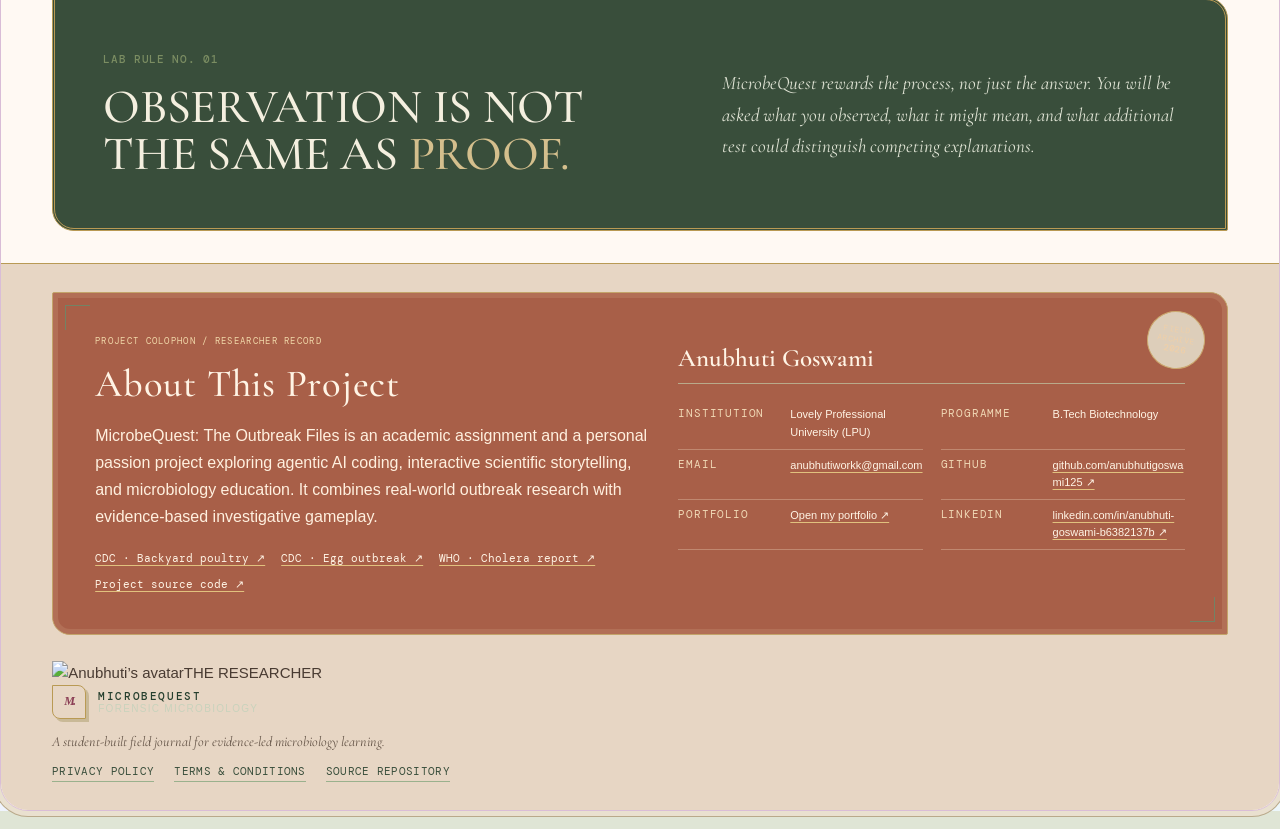
==== commit 396e83c6: "Add researcher avatar to footer" ====
--- a/index.html
+++ b/index.html
@@ -173,7 +173,7 @@
           </dl>
         </div>
         <span class="credits-seal" aria-hidden="true">FIELD<br>ARCHIVE<br><b>2026</b></span>
-      </section><a class="brand footer-brand" href="index.html"><span class="brand-mark">M.</span><span><strong>MICROBEQUEST</strong><small>FORENSIC MICROBIOLOGY</small></span></a><p>A student-built field journal for evidence-led microbiology learning.</p><nav class="footer-links" aria-label="Legal and project links"><a href="privacy.html">PRIVACY POLICY</a><a href="terms.html">TERMS &amp; CONDITIONS</a><a href="https://github.com/anubhutigoswami125/MicrobeQuest" target="_blank" rel="noreferrer">SOURCE REPOSITORY</a></nav></footer>
+      </section><div class="footer-avatar-wrap"><img class="footer-avatar" src="https://i.pinimg.com/736x/ee/dd/cd/eeddcdb46f9b87b65ce4bc10934b0d46.jpg" alt="Anubhuti’s avatar" loading="lazy"><span>THE RESEARCHER</span></div><a class="brand footer-brand" href="index.html"><span class="brand-mark">M.</span><span><strong>MICROBEQUEST</strong><small>FORENSIC MICROBIOLOGY</small></span></a><p>A student-built field journal for evidence-led microbiology learning.</p><nav class="footer-links" aria-label="Legal and project links"><a href="privacy.html">PRIVACY POLICY</a><a href="terms.html">TERMS &amp; CONDITIONS</a><a href="https://github.com/anubhutigoswami125/MicrobeQuest" target="_blank" rel="noreferrer">SOURCE REPOSITORY</a></nav></footer>
   </div>
 
   <section class="specimen-modal" id="specimen-modal" role="dialog" aria-modal="true" aria-labelledby="specimen-modal-title" hidden>
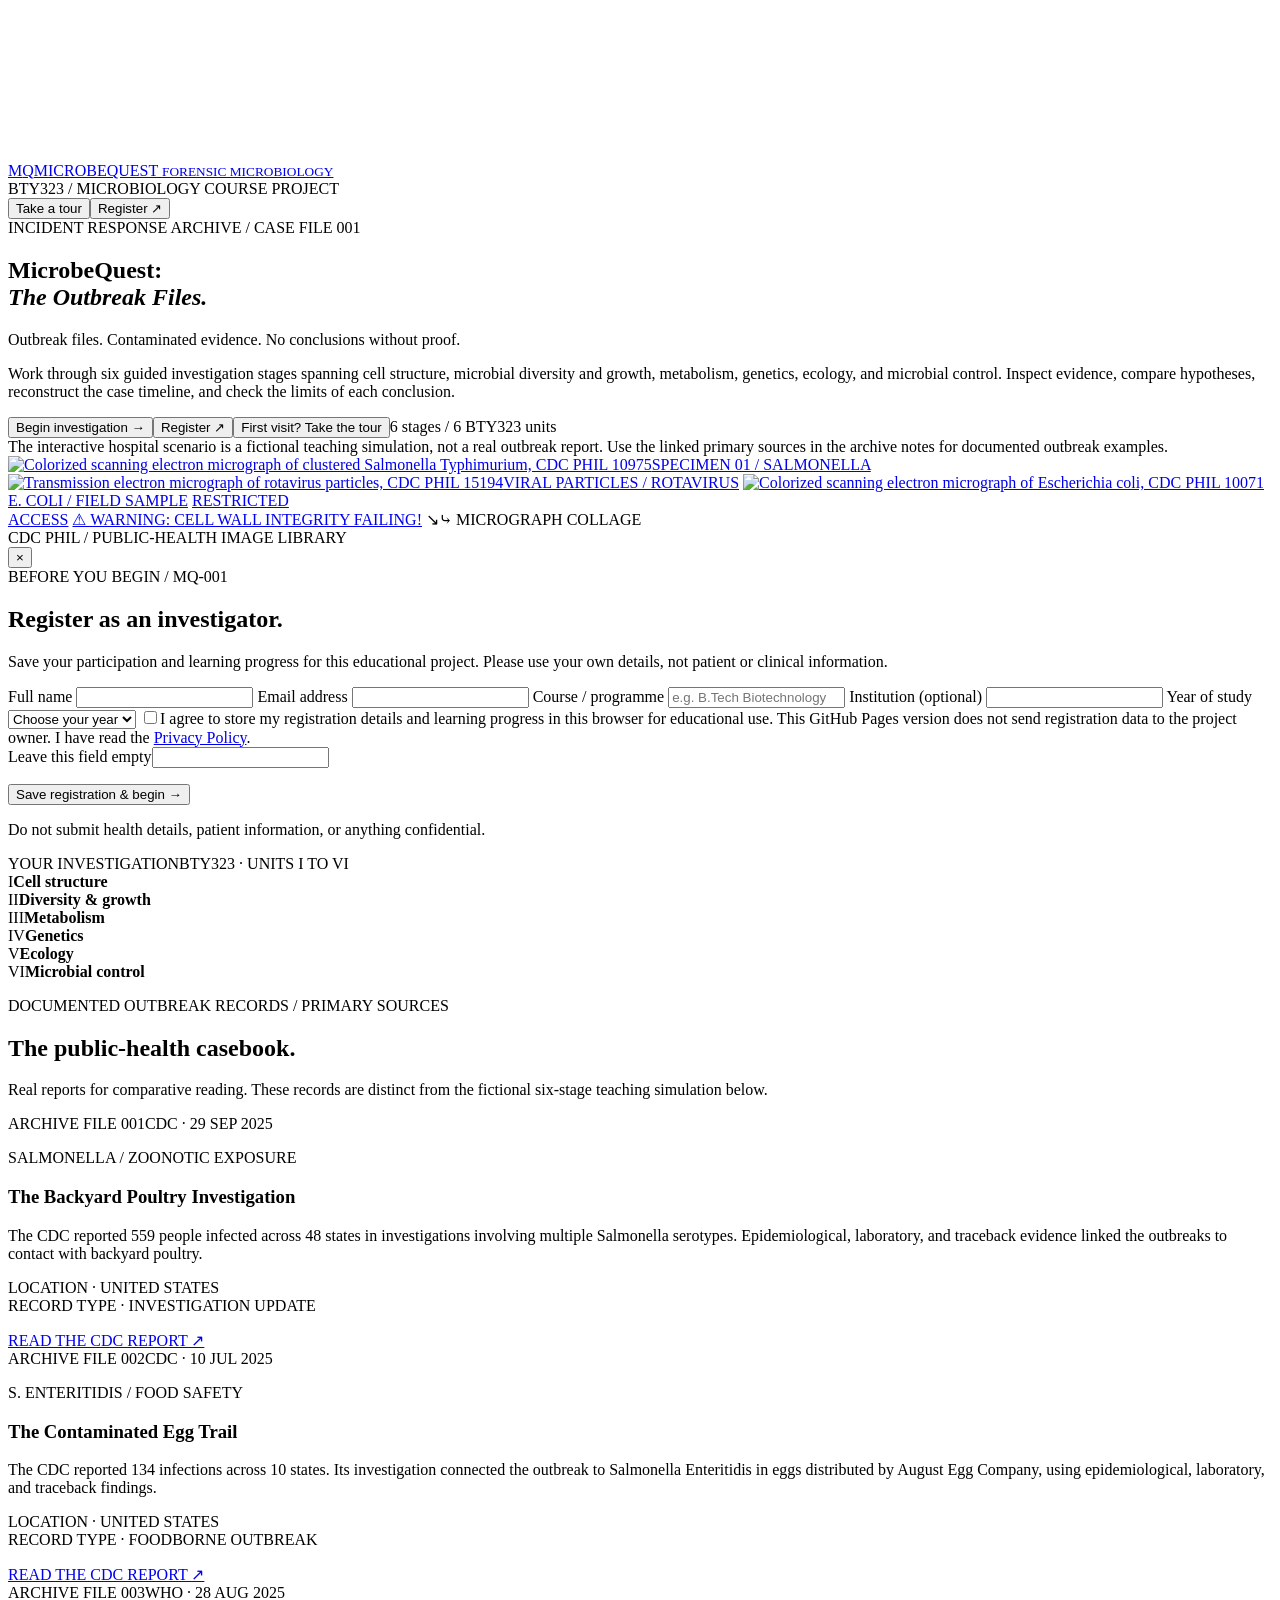
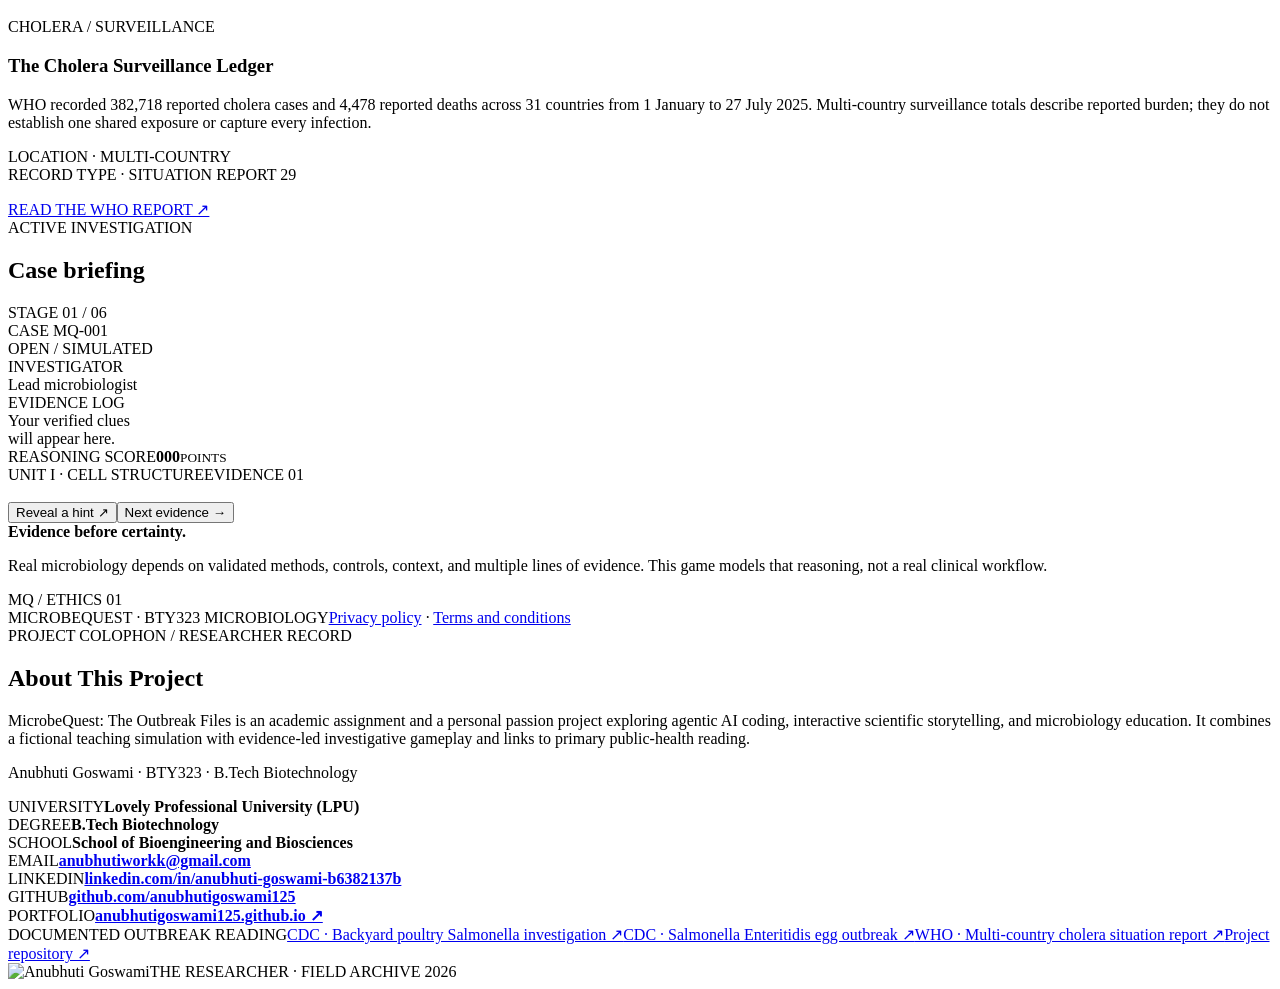
==== commit 535f5a52: "Sync GitHub Pages with Hatchable MicrobeQuest v39" ====
--- a/index.html
+++ b/index.html
@@ -1,285 +1,150 @@
 <!doctype html>
 <html lang="en">
 <head>
-  <meta charset="utf-8">
-  <meta name="viewport" content="width=device-width, initial-scale=1">
-  <meta name="theme-color" content="#263e2e">
-  <meta name="description" content="MicrobeQuest: The Outbreak Files — a botanical pathogen archive for source-based microbiology investigations.">
-  <title>MicrobeQuest: The Outbreak Files | Botanical Pathogen Archive</title>
-  <link rel="stylesheet" href="css/style.css">
-  <script src="js/app.js" defer></script>
-  <link rel="stylesheet" href="css/outbreak-intro.css">
+<meta charset="utf-8">
+<meta name="viewport" content="width=device-width,initial-scale=1">
+<meta name="theme-color" content="#263e2e">
+<link rel="icon" type="image/svg+xml" href="favicon.svg">
+<title>MicrobeQuest: The Outbreak Files | Botanical Pathogen Archive</title>
+<meta name="description" content="A botanical scientific archive for microbiology education, with a six-stage investigative simulation, interactive evidence room, and links to documented outbreak reports.">
+<link rel="stylesheet" href="styles.css">
+<link rel="stylesheet" href="registration.css">
+<link rel="stylesheet" href="y2k.css">
+<link rel="stylesheet" href="evidence-room.css">
+<link rel="stylesheet" href="botanical-archive.css">
+<link rel="stylesheet" href="maximalist-archive.css">
+<link rel="stylesheet" href="outbreak-intro.css">
+<!-- outbreak-desk.css removed: preserve the original site styling -->
 </head>
 <body>
-  <a class="skip-link" href="#main">Skip to investigation</a>
-  <div class="desktop-shell">
-    <header class="topbar">
-      <a class="brand" href="index.html" aria-label="MicrobeQuest home">
-        <span class="brand-mark" aria-hidden="true">M.</span>
-        <span><strong>MICROBEQUEST</strong><small>FORENSIC MICROBIOLOGY</small></span>
-      </a>
-      <div class="topbar-status">FIELD NOTES <span class="topbar-divider">/</span> VOL. 01</div>
-      <button class="topbar-link tour-link" id="take-tour" type="button">TAKE A TOUR</button>
-    </header>
-
-    <main id="main">
-      <section class="hero">
-          <div class="hero-copy" id="hero-intro">
-          <p class="eyebrow">THE FORENSIC MICROBIOLOGY · VOL. I</p>
-          <h1>MICROBEQUEST:<br><span>THE OUTBREAK FILES.</span></h1>
-          <p class="hero-description">A natural-history archive of real outbreaks. Examine source-linked evidence, identify pathogens, trace epidemiological clues, and distinguish published findings from interpretation.</p>
-          <div class="hero-actions">
-            <button class="button button-primary" id="start-investigation">BEGIN INVESTIGATION</button>
-            <a class="button button-secondary" href="#field-guide">BROWSE THE FIELD GUIDE</a>
-          </div>
-          <div class="hero-footnote">FIELD RULE: distinguish published findings from interpretation.</div>
-          <p class="tour-prompt">FIRST VISIT? <button class="inline-tour-link" id="hero-tour" type="button">TAKE THE SHORT TOUR ↗</button></p>
-        </div>
-
-        <aside class="specimen-wall" id="specimen-wall" aria-label="Clickable microbial specimen collage">
-          <div class="specimen-wall-heading"><span>SPECIMEN CABINET / 01</span><span>CLICK TO EXAMINE ↘</span></div>
-          <button class="specimen-photo specimen-photo-ecoli" type="button" data-specimen="ecoli" aria-label="Examine Escherichia coli micrograph">
-            <img src="https://upload.wikimedia.org/wikipedia/commons/thumb/c/c7/Escherichia_coli_electron_microscopy.jpg/600px-Escherichia_coli_electron_microscopy.jpg" alt="Colorized scanning electron micrograph of Escherichia coli" loading="lazy">
-            <span class="photo-label">FIG. 01 / E. COLI</span><span class="photo-zoom">＋</span>
-          </button>
-          <button class="specimen-photo specimen-photo-clostridium" type="button" data-specimen="clostridium" aria-label="Examine Clostridium difficile micrograph">
-            <img src="https://upload.wikimedia.org/wikipedia/commons/0/0f/Clostridium_difficile_01.jpg" alt="Scanning electron micrograph of Clostridium difficile" loading="lazy">
-            <span class="photo-label">FIG. 02 / C. DIFFICILE</span><span class="photo-zoom">＋</span>
-          </button>
-          <button class="specimen-photo specimen-photo-campy" type="button" data-specimen="campy" aria-label="Examine Campylobacter fetus micrograph">
-            <img src="https://upload.wikimedia.org/wikipedia/commons/thumb/a/a4/Campylobacter_fetus_01.jpg/1024px-Campylobacter_fetus_01.jpg" alt="Scanning electron micrograph of Campylobacter fetus" loading="lazy">
-            <span class="photo-label">FIG. 03 / CAMPYLOBACTER</span><span class="photo-zoom">＋</span>
-          </button>
-          <div class="specimen-note specimen-note-left">FIELD NOTE 07<br><b>Look closer.</b><br>Shape is a clue — not an identity.</div>
-          <div class="specimen-note specimen-note-right">ARCHIVE COPY<br><b>REAL MICROGRAPHS</b><br>Tap any specimen to inspect it.</div>
-          <div class="specimen-stamp" aria-hidden="true">OBSERVE<br>RECORD<br>QUESTION</div>
-          <p class="specimen-attribution">Image sources: Wikimedia Commons · CDC/PHIL collection. Select an image for its source and context.</p>
-        </aside>
-      </section>
-
-      <section class="mission-strip" aria-label="Learning loop">
-        <div><span class="strip-number">01</span><span><strong>LEARN</strong><small>Build the science</small></span></div>
-        <span class="strip-arrow" aria-hidden="true">·</span>
-        <div><span class="strip-number">02</span><span><strong>INVESTIGATE</strong><small>Read the evidence</small></span></div>
-        <span class="strip-arrow" aria-hidden="true">·</span>
-        <div><span class="strip-number">03</span><span><strong>EXPLAIN</strong><small>Defend your conclusion</small></span></div>
-      </section>
-
-      <section class="case-section" id="case-files" aria-labelledby="case-files-title">
-        <div class="section-heading">
-          <div><p class="eyebrow">THE HISTORICAL CASEBOOK</p><h2 id="case-files-title">REAL OUTBREAKS, REAL EVIDENCE<span class="heading-period">.</span></h2></div>
-          <p class="section-aside">Documented events.<br>Source-linked investigations.</p>
-        </div>
-        <p class="archive-intro">Every case begins with a published public-health investigation. The interactive questions are original teaching activities, and simplified evidence is labelled as such. Open the source record to check the original findings.</p>
-        <div class="case-archive-grid">
-          <article class="case-card case-card-archive">
-            <div class="case-card-index"><span>ARCHIVE FILE</span><strong>001</strong><span class="case-stamp">2025</span></div>
-            <div class="case-card-main">
-              <div class="case-tags"><span>SALMONELLA</span><span>ZOONOSES</span><span>CDC REPORT</span></div>
-              <h3>The Backyard Poultry Investigation</h3>
-              <p>Trace how epidemiological, laboratory, and exposure evidence linked multiple Salmonella outbreaks to contact with backyard poultry.</p>
-              <div class="case-meta"><span>CDC · 29 SEP 2025</span><span>48 STATES / MULTIPLE SEROTYPES</span></div><p class="case-geography">Coverage: United States</p>
-              <a class="source-link" href="https://www.cdc.gov/salmonella/outbreaks/mbandaka-05-01/investigation.html" target="_blank" rel="noreferrer">READ THE CDC SOURCE ↗</a>
-            </div>
-            <div class="case-card-action"><div class="case-seal">FIELD<br><small>001</small></div><button class="button button-primary" data-case-id="poultry">OPEN CASE</button><small class="case-progress" data-case-progress="poultry">NOT STARTED</small></div>
-          </article>
-          <article class="case-card case-card-archive">
-            <div class="case-card-index"><span>ARCHIVE FILE</span><strong>002</strong><span class="case-stamp">2025</span></div>
-            <div class="case-card-main">
-              <div class="case-tags"><span>S. ENTERITIDIS</span><span>FOOD SAFETY</span><span>CDC REPORT</span></div>
-              <h3>The Contaminated Egg Trail</h3>
-              <p>Follow the epidemiological, laboratory, and traceback evidence that connected an outbreak to eggs distributed by August Egg Company.</p>
-              <div class="case-meta"><span>CDC · 10 JUL 2025</span><span>10 STATES / S. ENTERITIDIS</span></div><p class="case-geography">Source trail: August Egg Company</p>
-              <a class="source-link" href="https://www.cdc.gov/salmonella/outbreaks/eggs-06-25/investigation.html" target="_blank" rel="noreferrer">READ THE CDC SOURCE ↗</a>
-            </div>
-            <div class="case-card-action"><div class="case-seal">FIELD<br><small>002</small></div><button class="button button-primary" data-case-id="eggs">OPEN CASE</button><small class="case-progress" data-case-progress="eggs">NOT STARTED</small></div>
-          </article>
-          <article class="case-card case-card-archive">
-            <div class="case-card-index"><span>ARCHIVE FILE</span><strong>003</strong><span class="case-stamp">2025</span></div>
-            <div class="case-card-main">
-              <div class="case-tags"><span>CHOLERA</span><span>SURVEILLANCE</span><span>WHO REPORT</span></div>
-              <h3>The Cholera Surveillance Ledger</h3>
-              <p>Interpret a WHO multi-country situation report and distinguish what surveillance totals show from what they cannot prove about individual transmission routes.</p>
-              <div class="case-meta"><span>WHO · 28 AUG 2025</span><span>31 COUNTRIES / CHOLERA</span></div><p class="case-geography">Coverage: multi-country surveillance</p>
-              <a class="source-link" href="https://www.who.int/publications/m/item/multi-country-outbreak-of-cholera--external-situation-report--29--28-august-2025" target="_blank" rel="noreferrer">READ THE WHO SOURCE ↗</a>
-            </div>
-            <div class="case-card-action"><div class="case-seal">FIELD<br><small>003</small></div><button class="button button-primary" data-case-id="cholera">OPEN CASE</button><small class="case-progress" data-case-progress="cholera">NOT STARTED</small></div>
-          </article>
-        </div>
-      </section>
-
-      <section class="investigation hidden" id="investigation" aria-labelledby="investigation-title">
-        <div class="investigation-topline"><span class="eyebrow">CASE 001 / ACTIVE INVESTIGATION</span><button class="text-button" id="close-case">← BACK TO CASE FILES</button></div>
-        <div class="investigation-grid">
-          <aside class="case-sidebar">
-            <p class="sidebar-label">CASE PROTOCOL</p>
-            <h3 id="investigation-title">The Mystery of the Missing Cell Wall</h3>
-            <div class="protocol-step active"><span>01</span><div><strong>SCIENCE BRIEFING</strong><small>Review the basics</small></div></div>
-            <div class="protocol-step"><span>02</span><div><strong>READ THE EVIDENCE</strong><small>Observe before deciding</small></div></div>
-            <div class="protocol-step"><span>03</span><div><strong>YOUR CONCLUSION</strong><small>Explain your reasoning</small></div></div>
-            <div class="sidebar-score"><small>INVESTIGATION SCORE</small><strong id="score">000</strong><span>POINTS</span></div>
-          </aside>
-          <div class="investigation-content" id="investigation-content" tabindex="-1">
-            <div class="content-kicker"><span class="kicker-icon">FIELD NOTE 01</span> PHASE 01: SCIENCE BRIEFING</div>
-            <h2>First, know what you're looking at.</h2>
-            <p class="lead">A stain is a clue, not a complete identity. Let's review the structures that help microbiologists interpret a cell.</p>
-            <div class="briefing-grid">
-              <article class="briefing-card"><div class="briefing-symbol symbol-membrane">CELL</div><h3>Cell membrane</h3><p>A selectively permeable boundary that regulates movement of substances into and out of the cell. Both bacteria and archaea have cell membranes, though their membrane chemistry differs.</p></article>
-              <article class="briefing-card"><div class="briefing-symbol symbol-wall">WALL</div><h3>Cell wall</h3><p>Provides structural support and helps resist osmotic pressure in many microbes. Bacterial walls commonly contain peptidoglycan; not every microbe has a cell wall.</p></article>
-              <article class="briefing-card"><div class="briefing-symbol symbol-stain">GRAM</div><h3>Gram staining</h3><p>Separates many bacteria into Gram-positive and Gram-negative groups based on cell-envelope properties and stain retention. It does not identify a species by itself.</p></article>
-            </div>
-            <div class="science-note"><span class="note-icon">i</span><p><strong>SCIENTIFIC CAUTION</strong><br>A Gram-stain result can be affected by culture age, sample quality, and staining technique. Never infer more than the method supports.</p></div>
-            <div class="content-footer"><span>BRIEFING 01 / 03</span><button class="button button-primary" id="to-evidence">BRIEFING COMPLETE: VIEW EVIDENCE →</button></div>
-          </div>
-        </div>
-      </section>
-
-      <section class="field-guide" id="field-guide">
-        <div class="field-guide-header"><p class="eyebrow">THE MICROBIOLOGY MAP</p><h2>SIX UNITS. ONE SCIENTIFIC MINDSET<span class="heading-period">.</span></h2><p>Each case is designed to connect course concepts to the kind of reasoning a working microbiologist uses.</p></div>
-        <div class="unit-grid">
-          <article class="unit-card unit-open"><span class="unit-id">UNIT 01 / FOUNDATIONS</span><span class="unit-glyph" aria-hidden="true">01</span><h3>Cells &amp; Microscopy</h3><p>Cell structures, staining, and the limits of observation.</p><span class="unit-state">CASE AVAILABLE</span></article>
-          <article class="unit-card"><span class="unit-id">UNIT 02 / DIVERSITY</span><span class="unit-glyph" aria-hidden="true">02</span><h3>Growth &amp; Culture</h3><p>Microbial diversity, culture media, and growth phases.</p><span class="unit-state">IN DEVELOPMENT</span></article>
-          <article class="unit-card"><span class="unit-id">UNIT 03 / METABOLISM</span><span class="unit-glyph" aria-hidden="true">03</span><h3>Energy &amp; Fermentation</h3><p>Respiration, fermentation, and the ED pathway.</p><span class="unit-state">IN DEVELOPMENT</span></article>
-          <article class="unit-card"><span class="unit-id">UNIT 04 / GENETICS</span><span class="unit-glyph" aria-hidden="true">04</span><h3>Microbial Genetics</h3><p>Gene transfer, plasmids, and genetic variation.</p><span class="unit-state">IN DEVELOPMENT</span></article>
-          <article class="unit-card"><span class="unit-id">UNIT 05 / ECOLOGY</span><span class="unit-glyph" aria-hidden="true">05</span><h3>Microbes in Ecosystems</h3><p>Environmental microbes and biological interactions.</p><span class="unit-state">IN DEVELOPMENT</span></article>
-          <article class="unit-card"><span class="unit-id">UNIT 06 / CONTROL</span><span class="unit-glyph" aria-hidden="true">06</span><h3>Control &amp; Resistance</h3><p>Sterilization, antimicrobials, and resistance.</p><span class="unit-state">IN DEVELOPMENT</span></article>
-        </div>
-      </section>
-
-      <section class="principles">
-        <div><p class="eyebrow">LAB RULE NO. 01</p><h2>OBSERVATION IS NOT<br>THE SAME AS <span>PROOF.</span></h2></div>
-        <p>MicrobeQuest rewards the process, not just the answer. You will be asked what you observed, what it might mean, and what additional test could distinguish competing explanations.</p>
-      </section>
-    </main>
-
-    <footer class="site-footer">
-      <section class="credits-panel" aria-labelledby="credits-heading">
-        <div class="credits-heading">
-          <p class="eyebrow">PROJECT COLOPHON / RESEARCHER RECORD</p>
-          <h2 id="credits-heading">About This Project</h2>
-          <p>MicrobeQuest: The Outbreak Files is an academic assignment and a personal passion project exploring agentic AI coding, interactive scientific storytelling, and microbiology education. It combines real-world outbreak research with evidence-based investigative gameplay.</p>
-          <nav class="project-source-links" aria-label="Project references"><a href="https://www.cdc.gov/salmonella/outbreaks/mbandaka-05-01/investigation.html" target="_blank" rel="noreferrer">CDC · Backyard poultry ↗</a><a href="https://www.cdc.gov/salmonella/outbreaks/eggs-06-25/investigation.html" target="_blank" rel="noreferrer">CDC · Egg outbreak ↗</a><a href="https://www.who.int/publications/m/item/multi-country-outbreak-of-cholera--external-situation-report--29--28-august-2025" target="_blank" rel="noreferrer">WHO · Cholera report ↗</a><a href="https://github.com/anubhutigoswami125/MicrobeQuest" target="_blank" rel="noreferrer">Project source code ↗</a></nav>
-        </div>
-        <div class="credits-details">
-          <p class="credits-name">Anubhuti Goswami</p>
-          <dl>
-            
-            <div><dt>Institution</dt><dd>Lovely Professional University (LPU)</dd></div>
-            <div><dt>Programme</dt><dd>B.Tech Biotechnology</dd></div>
-            <div><dt>Email</dt><dd><a href="mailto:anubhutiworkk@gmail.com">anubhutiworkk@gmail.com</a></dd></div>
-            <div><dt>GitHub</dt><dd><a href="https://github.com/anubhutigoswami125" target="_blank" rel="noreferrer">github.com/anubhutigoswami125 ↗</a></dd></div>
-            <div><dt>Portfolio</dt><dd><a href="https://anubhutigoswami125.github.io/" target="_blank" rel="noreferrer">Open my portfolio ↗</a></dd></div>
-            <div><dt>LinkedIn</dt><dd><a href="https://www.linkedin.com/in/anubhuti-goswami-b6382137b/" target="_blank" rel="noreferrer">linkedin.com/in/anubhuti-goswami-b6382137b ↗</a></dd></div>
-          </dl>
-        </div>
-        <span class="credits-seal" aria-hidden="true">FIELD<br>ARCHIVE<br><b>2026</b></span>
-      </section><div class="footer-avatar-wrap"><img class="footer-avatar" src="https://i.pinimg.com/736x/ee/dd/cd/eeddcdb46f9b87b65ce4bc10934b0d46.jpg" alt="Anubhuti’s avatar" loading="lazy"><span>THE RESEARCHER</span></div><a class="brand footer-brand" href="index.html"><span class="brand-mark">M.</span><span><strong>MICROBEQUEST</strong><small>FORENSIC MICROBIOLOGY</small></span></a><p>A student-built field journal for evidence-led microbiology learning.</p><nav class="footer-links" aria-label="Legal and project links"><a href="privacy.html">PRIVACY POLICY</a><a href="terms.html">TERMS &amp; CONDITIONS</a><a href="https://github.com/anubhutigoswami125/MicrobeQuest" target="_blank" rel="noreferrer">SOURCE REPOSITORY</a></nav></footer>
-  </div>
-
-  <section class="specimen-modal" id="specimen-modal" role="dialog" aria-modal="true" aria-labelledby="specimen-modal-title" hidden>
-    <button class="specimen-modal-backdrop" type="button" data-close-specimen aria-label="Close specimen details"></button>
-    <div class="specimen-modal-card">
-      <button class="specimen-modal-close" type="button" data-close-specimen aria-label="Close specimen details">×</button>
-      <p class="eyebrow" id="specimen-modal-kicker">SPECIMEN RECORD / MICROGRAPH</p>
-      <img id="specimen-modal-image" alt="">
-      <div class="specimen-modal-copy"><h2 id="specimen-modal-title">Specimen title</h2><p id="specimen-modal-description"></p><p class="specimen-credit" id="specimen-modal-credit"></p><a id="specimen-modal-source" href="#" target="_blank" rel="noreferrer">OPEN ORIGINAL IMAGE RECORD ↗</a></div>
+<canvas id="cellField" aria-hidden="true"></canvas>
+<div class="ambient ambient-a"></div><div class="ambient ambient-b"></div>
+<header class="topbar">
+  <a class="brand" href="#" aria-label="MicrobeQuest home"><span class="brand-mark">M<span>Q</span></span><span class="brand-copy">MICROBEQUEST <small>FORENSIC MICROBIOLOGY</small></span></a>
+  <div class="topbar-actions"><div class="top-meta">BTY323 / MICROBIOLOGY COURSE PROJECT</div><button class="tour-launch" id="takeTour" type="button">Take a tour</button><button class="btn btn-quiet top-register" id="registerNavBtn" type="button">Register <span aria-hidden="true">↗</span></button></div>
+</header>
+<main id="app">
+  <section class="hero" id="hero">
+    <div class="hero-copy">
+      <div class="eyebrow"><span class="eyebrow-line"></span> INCIDENT RESPONSE ARCHIVE / CASE FILE 001</div>
+      <h1>MicrobeQuest:<br><em>The Outbreak Files.</em></h1>
+      <p class="hero-sub">Outbreak files. Contaminated evidence. No conclusions without proof.</p>
+      <p class="hero-body">Work through six guided investigation stages spanning cell structure, microbial diversity and growth, metabolism, genetics, ecology, and microbial control. Inspect evidence, compare hypotheses, reconstruct the case timeline, and check the limits of each conclusion.</p>
+      <div class="hero-actions"><button class="btn btn-primary" id="startBtn">Begin investigation <span aria-hidden="true">→</span></button><button class="btn btn-quiet hero-register" id="registerHeroBtn" type="button">Register <span aria-hidden="true">↗</span></button><button class="tour-inline" id="heroTour" type="button">First visit? Take the tour</button><span class="read-time">6 stages / 6 BTY323 units</span></div>
+      <div class="disclaimer">The interactive hospital scenario is a fictional teaching simulation, not a real outbreak report. Use the linked primary sources in the archive notes for documented outbreak examples.</div>
+    </div>
+    <div class="microbe-collage" aria-label="Scrapbook collage of real microbial micrographs">
+      <div class="ink-circle" aria-hidden="true"></div>
+      <a class="microbe-polaroid microbe-one" href="https://phil.cdc.gov/Details.aspx?pid=10975" target="_blank" rel="noopener noreferrer" aria-label="Open CDC Salmonella micrograph and image credits"><img src="https://phil.cdc.gov/PHIL_Images/10975/10975_lores.jpg" alt="Colorized scanning electron micrograph of clustered Salmonella Typhimurium, CDC PHIL 10975"><span>SPECIMEN 01 / SALMONELLA</span></a>
+      <a class="microbe-polaroid microbe-two" href="https://phil.cdc.gov/Details.aspx?pid=15194" target="_blank" rel="noopener noreferrer" aria-label="Open CDC rotavirus micrograph and image credits"><img src="https://phil.cdc.gov/PHIL_Images/15194/15194_lores.jpg" alt="Transmission electron micrograph of rotavirus particles, CDC PHIL 15194"><span>VIRAL PARTICLES / ROTAVIRUS</span></a>
+      <a class="microbe-polaroid microbe-three" href="https://phil.cdc.gov/Details.aspx?pid=10071" target="_blank" rel="noopener noreferrer" aria-label="Open CDC E. coli micrograph and image credits"><img src="https://phil.cdc.gov/PHIL_Images/10071/10071_lores.jpg" alt="Colorized scanning electron micrograph of Escherichia coli, CDC PHIL 10071"><span>E. COLI / FIELD SAMPLE</span></a>
+      <a class="microbe-stamp" href="#documented-outbreaks" aria-label="Jump to documented outbreak files">RESTRICTED<br>ACCESS</a>
+      <a class="microbe-warning" href="#documented-outbreaks">⚠ WARNING: CELL WALL INTEGRITY FAILING!</a>
+      <span class="microbe-arrow arrow-a" aria-hidden="true">↘</span><span class="microbe-arrow arrow-b" aria-hidden="true">⤷</span>
+      <span class="microbe-caption">MICROGRAPH COLLAGE<br>CDC PHIL / PUBLIC-HEALTH IMAGE LIBRARY</span>
     </div>
   </section>
-
-  <section class="tour-guide" id="tour-guide" role="region" aria-label="Website tour guide" aria-live="polite" hidden>
-    <div class="tour-guide-top"><span class="tour-kicker">FIELD GUIDE / ORIENTATION</span><button type="button" class="tour-close" id="tour-close" aria-label="Close tour">×</button></div>
-    <p class="tour-count" id="tour-count">STEP 1 OF 7</p>
-    <h2 id="tour-title">Welcome to MicrobeQuest</h2>
-    <p id="tour-copy">Explore documented outbreaks through source-based evidence and scientific reasoning.</p>
-    <div class="tour-progress" aria-hidden="true"><span id="tour-progress-bar"></span></div>
-    <div class="tour-controls"><button type="button" class="tour-control tour-back" id="tour-back">BACK</button><button type="button" class="tour-skip" id="tour-skip">SKIP TOUR</button><button type="button" class="tour-control tour-next" id="tour-next">NEXT →</button></div>
+  <section id="registrationModal" class="registration-overlay hidden" role="dialog" aria-modal="true" aria-labelledby="registrationTitle">
+    <div class="registration-panel">
+      <button class="registration-close" id="closeRegistration" type="button" aria-label="Close registration">×</button>
+      <div class="credits-kicker">BEFORE YOU BEGIN / MQ-001</div>
+      <h2 id="registrationTitle">Register as an investigator.</h2>
+      <p class="registration-intro">Save your participation and learning progress for this educational project. Please use your own details, not patient or clinical information.</p>
+      <form id="registrationForm">
+        <label for="regName">Full name</label>
+        <input id="regName" name="full_name" type="text" autocomplete="name" maxlength="100" required>
+        <label for="regEmail">Email address</label>
+        <input id="regEmail" name="email" type="email" autocomplete="email" maxlength="254" required>
+        <label for="regProgramme">Course / programme</label>
+        <input id="regProgramme" name="programme" type="text" maxlength="120" placeholder="e.g. B.Tech Biotechnology" required>
+        <label for="regInstitution">Institution <span>(optional)</span></label>
+        <input id="regInstitution" name="institution" type="text" maxlength="160" autocomplete="organization">
+        <label for="regYear">Year of study</label>
+        <select id="regYear" name="study_year" required>
+          <option value="">Choose your year</option><option>1st year</option><option>2nd year</option><option>3rd year</option><option>4th year</option><option>Other</option>
+        </select>
+        <label class="consent-row"><input id="regConsent" name="consent" type="checkbox" required><span>I agree to store my registration details and learning progress in this browser for educational use. This GitHub Pages version does not send registration data to the project owner. I have read the <a href="privacy.html" target="_blank" rel="noopener noreferrer">Privacy Policy</a>.</span></label>
+        <div class="registration-trap" aria-hidden="true"><label for="regWebsite">Leave this field empty</label><input id="regWebsite" name="website" tabindex="-1" autocomplete="off"></div>
+        <p id="registrationStatus" class="registration-status" role="status"></p>
+        <button class="btn btn-primary registration-submit" id="registrationSubmit" type="submit">Save registration & begin →</button>
+      </form>
+      <p class="registration-footnote">Do not submit health details, patient information, or anything confidential.</p>
+    </div>
   </section>
-  <div class="toast" id="toast" role="status" aria-live="polite"></div>
-
-<script>
-window.addEventListener("DOMContentLoaded", function(){
-  (function(){
-    const panel=document.getElementById("tour-guide");
-    if(!panel || panel.dataset.robustTour==="ready") return;
-    panel.dataset.robustTour="ready";
-    document.body.appendChild(panel);
-    const ids=["take-tour","hero-tour","tour-next","tour-back","tour-skip","tour-close"];
-    ids.forEach(function(id){const old=document.getElementById(id);if(old){const fresh=old.cloneNode(true);old.replaceWith(fresh);}});
-    const byId=id=>document.getElementById(id);
-    const steps=[
-      {target:"#hero-intro",title:"Welcome to MicrobeQuest",copy:"Explore real outbreak reports through an interactive, source-based microbiology archive. The case questions are learning activities; follow the primary sources to verify claims."},
-      {target:"#specimen-wall",title:"Inspect the specimen cabinet",copy:"Click the microbial photographs to enlarge them, read context, and open their original image records. Shape is a clue—not proof of identity."},
-      {target:"#case-files",title:"Choose an archive file",copy:"Each case card is interactive. Open a file to inspect its briefing, review the evidence, and form a conclusion."},
-      {target:'[data-case-id="poultry"]',title:"Open a case",copy:"Select a case file. You can return to the archive at any time.",action:function(){if(typeof window.openCase==="function")window.openCase("poultry");else byId("start-investigation")?.click();}},
-      {target:"#investigation-content",title:"Read the briefing",copy:"Start with the source context. Ask what investigators reported and what the report can—and cannot—establish.",action:function(){byId("to-evidence")?.click();}},
-      {target:".investigation-desk",title:"Explore the evidence desk",copy:"Open the schematic evidence map, the source clipping, the primary document, and individual pinned clues. These are interactive detail views.",action:function(){if(!document.querySelector(".investigation-desk"))byId("to-evidence")?.click();}},
-      {target:".question-block",title:"Test your interpretation",copy:"Choose the conclusion that best fits the evidence. Read the feedback and check the original source." ,action:function(){byId("to-conclusion")?.click();}},
-      {target:"#score",title:"Score and continue",copy:"A supported conclusion earns points once per case. Review the feedback, then investigate another outbreak."}
-    ];
-    let index=0,target=null;
-    function clear(){if(target){target.classList.remove("tour-target-active");target.removeAttribute("aria-describedby");target=null;}}
-    function render(next){
-      clear();index=Math.max(0,Math.min(next,steps.length-1));
-      const step=steps[index];target=document.querySelector(step.target)||document.querySelector("#main");
-      if(target){target.classList.add("tour-target-active");target.setAttribute("aria-describedby","tour-guide");}
-      panel.hidden=false;
-      panel.style.left="";panel.style.top="";panel.style.right="";panel.style.bottom="";
-      byId("tour-count").textContent="STEP "+(index+1)+" OF "+steps.length;
-      byId("tour-title").textContent=step.title;byId("tour-copy").textContent=step.copy;
-      byId("tour-progress-bar").style.width=((index+1)/steps.length*100)+"%";
-      byId("tour-back").disabled=index===0;byId("tour-next").textContent=index===steps.length-1?"FINISH":"NEXT →";
-      if(target)target.scrollIntoView({behavior:matchMedia("(prefers-reduced-motion: reduce)").matches?"auto":"smooth",block:"center"});
-    }
-    function end(done){clear();panel.hidden=true;if(done){try{localStorage.setItem("mq-tour-complete","true")}catch(e){}}}
-    function start(){render(0);}
-    byId("take-tour")?.addEventListener("click",start);
-    byId("hero-tour")?.addEventListener("click",start);
-    byId("tour-next")?.addEventListener("click",function(){const step=steps[index];if(step.action)step.action();if(index===steps.length-1){end(true);return;}render(index+1);});
-    byId("tour-back")?.addEventListener("click",function(){if(index>0)render(index-1);});
-    byId("tour-skip")?.addEventListener("click",function(){end(false);});
-    byId("tour-close")?.addEventListener("click",function(){end(false);});
-    document.addEventListener("keydown",function(event){if(panel.hidden)return;if(event.key==="Escape")end(false);if(event.key==="ArrowRight")byId("tour-next")?.click();if(event.key==="ArrowLeft"&&index>0)render(index-1);});
-  })();
-});
-</script>
-
-  <section class="outbreak-intro" id="outbreak-intro" role="dialog" aria-modal="true" aria-labelledby="outbreak-intro-title">
-    <div class="intro-comic">
-      <div class="intro-comic-header"><span>MICROBEQUEST / INCIDENT ALERT</span><span>FILE 000</span></div>
-      <div class="intro-panel" data-intro-panel="0">
-        <p class="intro-eyebrow">BREAKING FIELD NOTICE</p>
-        <h2 id="outbreak-intro-title">AN OUTBREAK HAS BEGUN.</h2>
-        <p>Unusual cases are being reported. The evidence is incomplete, and the source of the outbreak is not yet confirmed.</p>
-        <div class="comic-stamp">ALERT<br>ACTIVE</div>
-      </div>
-      <div class="intro-panel" data-intro-panel="1" hidden>
-        <p class="intro-eyebrow">RESTRICTED INVESTIGATION ZONE</p>
-        <h2>EVERY CLUE MATTERS.</h2>
-        <p>Read the reports. Inspect the evidence. Compare what investigators observed with what the evidence actually supports.</p>
-        <div class="comic-stamp">EVIDENCE<br>INCOMPLETE</div>
-      </div>
-      <div class="intro-panel" data-intro-panel="2" hidden>
-        <p class="intro-eyebrow">INVESTIGATOR ASSIGNMENT</p>
-        <h2>YOU'RE ON THE CASE.</h2>
-        <p>Your task is to investigate the outbreak without jumping to conclusions. Start with the guided tour to learn how the archive works.</p>
-        <div class="comic-stamp">CASE<br>ASSIGNED</div>
-      </div>
-      <div class="intro-footer">
-        <span class="intro-step" id="intro-step">PANEL 1 / 3</span>
-        <div class="intro-actions">
-          <button type="button" id="intro-skip">SKIP INTRO</button>
-          <button type="button" id="intro-next">NEXT PANEL →</button>
-        </div>
+  <section class="unit-strip" aria-label="Six syllabus units">
+    <div class="strip-head"><span>YOUR INVESTIGATION</span><span>BTY323 · UNITS I TO VI</span></div>
+    <div class="unit-list">
+      <div class="unit-chip"><span>I</span><b>Cell structure</b></div><div class="unit-chip"><span>II</span><b>Diversity & growth</b></div><div class="unit-chip"><span>III</span><b>Metabolism</b></div><div class="unit-chip"><span>IV</span><b>Genetics</b></div><div class="unit-chip"><span>V</span><b>Ecology</b></div><div class="unit-chip"><span>VI</span><b>Microbial control</b></div>
+    </div>
+  </section>
+  <section class="outbreak-archive" id="documented-outbreaks" aria-labelledby="outbreak-archive-title">
+    <div class="outbreak-heading"><div><p class="eyebrow">DOCUMENTED OUTBREAK RECORDS / PRIMARY SOURCES</p><h2 id="outbreak-archive-title">The public-health casebook.</h2></div><p>Real reports for comparative reading. These records are distinct from the fictional six-stage teaching simulation below.</p></div>
+    <div class="outbreak-grid">
+      <article class="outbreak-card"><div class="outbreak-card-head"><span>ARCHIVE FILE 001</span><span>CDC · 29 SEP 2025</span></div><p class="outbreak-tag">SALMONELLA / ZOONOTIC EXPOSURE</p><h3>The Backyard Poultry Investigation</h3><p>The CDC reported 559 people infected across 48 states in investigations involving multiple Salmonella serotypes. Epidemiological, laboratory, and traceback evidence linked the outbreaks to contact with backyard poultry.</p><p class="outbreak-meta">LOCATION · UNITED STATES<br>RECORD TYPE · INVESTIGATION UPDATE</p><a class="outbreak-link" href="https://www.cdc.gov/salmonella/outbreaks/mbandaka-05-01/investigation.html" target="_blank" rel="noopener noreferrer">READ THE CDC REPORT ↗</a></article>
+      <article class="outbreak-card"><div class="outbreak-card-head"><span>ARCHIVE FILE 002</span><span>CDC · 10 JUL 2025</span></div><p class="outbreak-tag">S. ENTERITIDIS / FOOD SAFETY</p><h3>The Contaminated Egg Trail</h3><p>The CDC reported 134 infections across 10 states. Its investigation connected the outbreak to Salmonella Enteritidis in eggs distributed by August Egg Company, using epidemiological, laboratory, and traceback findings.</p><p class="outbreak-meta">LOCATION · UNITED STATES<br>RECORD TYPE · FOODBORNE OUTBREAK</p><a class="outbreak-link" href="https://www.cdc.gov/salmonella/outbreaks/eggs-06-25/investigation.html" target="_blank" rel="noopener noreferrer">READ THE CDC REPORT ↗</a></article>
+      <article class="outbreak-card"><div class="outbreak-card-head"><span>ARCHIVE FILE 003</span><span>WHO · 28 AUG 2025</span></div><p class="outbreak-tag">CHOLERA / SURVEILLANCE</p><h3>The Cholera Surveillance Ledger</h3><p>WHO recorded 382,718 reported cholera cases and 4,478 reported deaths across 31 countries from 1 January to 27 July 2025. Multi-country surveillance totals describe reported burden; they do not establish one shared exposure or capture every infection.</p><p class="outbreak-meta">LOCATION · MULTI-COUNTRY<br>RECORD TYPE · SITUATION REPORT 29</p><a class="outbreak-link" href="https://www.who.int/publications/m/item/multi-country-outbreak-of-cholera--external-situation-report--29--28-august-2025" target="_blank" rel="noopener noreferrer">READ THE WHO REPORT ↗</a></article>
+    </div>
+  </section>
+  <section id="game" class="game hidden" aria-live="polite">
+    <div class="game-top"><div><div class="eyebrow"><span class="eyebrow-line"></span> ACTIVE INVESTIGATION</div><h2 id="stageTitle">Case briefing</h2></div><div class="progress-box"><span id="progressText">STAGE 01 / 06</span><div class="progress-track"><div id="progressFill"></div></div></div></div>
+    <div class="game-layout">
+      <aside class="case-sidebar">
+        <div class="sidebar-label">CASE MQ-001</div><div class="case-status"><span class="live-dot"></span> OPEN / SIMULATED</div>
+        <div class="sidebar-rule"></div><div class="sidebar-label">INVESTIGATOR</div><div class="investigator">Lead microbiologist</div>
+        <div class="sidebar-rule"></div><div class="sidebar-label">EVIDENCE LOG</div><div id="evidenceLog" class="evidence-log"><div class="empty-log">Your verified clues<br>will appear here.</div></div>
+        <div class="score-card"><span>REASONING SCORE</span><strong id="scoreValue">000</strong><small>POINTS</small></div>
+      </aside>
+      <div class="stage-panel">
+        <div class="stage-meta"><span id="unitTag">UNIT I · CELL STRUCTURE</span><span id="clueTag">EVIDENCE 01</span></div>
+        <h3 id="questionTitle"></h3><p id="questionText" class="question-text"></p>
+        <div id="evidenceCard" class="evidence-card"></div>
+        <div id="choices" class="choices"></div>
+        <div id="feedback" class="feedback hidden" role="status"></div>
+        <div class="stage-controls"><button id="hintBtn" class="btn btn-quiet">Reveal a hint <span>↗</span></button><button id="nextBtn" class="btn btn-primary hidden">Next evidence <span>→</span></button></div>
+        <div id="hintText" class="hint-text hidden"></div>
       </div>
     </div>
+    <section id="evidenceRoom" class="evidence-room hidden" aria-label="Interactive Evidence Room"></section>
   </section>
-  <aside class="tour-nudge" id="tour-nudge" hidden aria-live="polite">
-    <span class="tour-nudge-arrow" aria-hidden="true">↘</span>
-    <p><strong>NEW INVESTIGATOR?</strong><br>Start here. Take the guided tour to learn how to investigate the files.</p>
-    <button type="button" id="tour-nudge-start">TAKE THE TOUR ↗</button>
-    <button type="button" class="tour-nudge-dismiss" id="tour-nudge-dismiss" aria-label="Dismiss tour prompt">×</button>
-  </aside>
-
-  <script src="js/outbreak-intro.js" defer></script>
+  <section class="method-note"><div><b>Evidence before certainty.</b><p>Real microbiology depends on validated methods, controls, context, and multiple lines of evidence. This game models that reasoning, not a real clinical workflow.</p></div><span class="method-code">MQ / ETHICS 01</span></section>
+</main>
+<footer><span>MICROBEQUEST <i>·</i> BTY323 MICROBIOLOGY</span><span><a href="privacy.html">Privacy policy</a> <i>·</i> <a href="terms.html">Terms and conditions</a></span></footer>
+<section class="credits" aria-labelledby="creditsTitle">
+ <div class="credits-kicker">PROJECT COLOPHON / RESEARCHER RECORD</div>
+ <h2 id="creditsTitle">About This Project</h2>
+ <p class="credits-project-note">MicrobeQuest: The Outbreak Files is an academic assignment and a personal passion project exploring agentic AI coding, interactive scientific storytelling, and microbiology education. It combines a fictional teaching simulation with evidence-led investigative gameplay and links to primary public-health reading.</p>
+ <p class="credits-byline">Anubhuti Goswami <span>·</span> BTY323 <span>·</span> B.Tech Biotechnology</p>
+ <div class="credits-details">
+  <div><span>UNIVERSITY</span><strong>Lovely Professional University (LPU)</strong></div>
+  <div><span>DEGREE</span><strong>B.Tech Biotechnology</strong></div>
+  <div><span>SCHOOL</span><strong>School of Bioengineering and Biosciences</strong></div>
+  <div><span>EMAIL</span><strong><a href="mailto:anubhutiworkk@gmail.com">anubhutiworkk@gmail.com</a></strong></div>
+  <div><span>LINKEDIN</span><strong><a href="https://linkedin.com/in/anubhuti-goswami-b6382137b" target="_blank" rel="noopener noreferrer">linkedin.com/in/anubhuti-goswami-b6382137b</a></strong></div>
+  <div><span>GITHUB</span><strong><a href="https://github.com/anubhutigoswami125" target="_blank" rel="noopener noreferrer">github.com/anubhutigoswami125</a></strong></div>
+  <div class="portfolio-detail"><span>PORTFOLIO</span><strong><a href="https://anubhutigoswami125.github.io/" target="_blank" rel="noopener noreferrer">anubhutigoswami125.github.io ↗</a></strong></div>
+  </div>
+ <nav class="credits-sources" aria-label="Primary-source reading"><span>DOCUMENTED OUTBREAK READING</span><a href="https://www.cdc.gov/salmonella/outbreaks/mbandaka-05-01/investigation.html" target="_blank" rel="noopener noreferrer">CDC · Backyard poultry Salmonella investigation ↗</a><a href="https://www.cdc.gov/salmonella/outbreaks/eggs-06-25/investigation.html" target="_blank" rel="noopener noreferrer">CDC · Salmonella Enteritidis egg outbreak ↗</a><a href="https://www.who.int/publications/m/item/multi-country-outbreak-of-cholera--external-situation-report--29--28-august-2025" target="_blank" rel="noopener noreferrer">WHO · Multi-country cholera situation report ↗</a><a href="https://github.com/anubhutigoswami125/MicrobeQuest" target="_blank" rel="noopener noreferrer">Project repository ↗</a></nav>
+<div class="researcher-avatar-wrap"><img class="researcher-avatar" src="https://i.pinimg.com/736x/ee/dd/cd/eeddcdb46f9b87b65ce4bc10934b0d46.jpg" alt="Anubhuti Goswami" loading="lazy"><span>THE RESEARCHER · FIELD ARCHIVE 2026</span></div>
+</section>
+<section id="outbreakIntro" class="outbreak-intro" role="dialog" aria-modal="true" aria-labelledby="introHeading" hidden>
+  <div class="intro-paper">
+    <div class="intro-masthead"><span>EMERGENCY BULLETIN</span><span>FIELD DISPATCH 001 / RESTRICTED</span></div>
+    <div class="intro-comic-label">THE OUTBREAK FILES PRESENT</div>
+    <h2 id="introHeading">A NEW INCIDENT HAS BEEN REPORTED.</h2>
+    <div class="intro-panels" id="introPanels">
+      <article class="intro-panel"><div class="intro-panel-art art-alert"><span class="art-stamp">BREAKING</span><span class="art-siren">!</span><span class="art-caption">PUBLIC HEALTH ALERT</span></div><p class="speech">“Multiple unexplained cases. The source is unknown.”</p><small>PANEL 01 / THE ALERT</small></article>
+      <article class="intro-panel"><div class="intro-panel-art art-zone"><span class="zone-tape">RESTRICTED ZONE</span><span class="zone-marker">!</span><span class="zone-lines">/////</span></div><p class="speech">“The area is secured. Evidence must be examined before conclusions are drawn.”</p><small>PANEL 02 / THE SCENE</small></article>
+      <article class="intro-panel"><div class="intro-panel-art art-investigator"><span class="investigator-badge">FIELD<br>UNIT</span><span class="investigator-silhouette">●<br>╱│╲<br>╱ ╲</span><span class="file-tag">CASE FILE 001</span></div><p class="speech">“You’re the investigator. Follow the evidence, test your microbiology knowledge, and piece the case together.”</p><small>PANEL 03 / YOUR ASSIGNMENT</small></article>
+    </div>
+    <div class="intro-bottom"><span>NO GUESSWORK. NO CONCLUSIONS WITHOUT EVIDENCE.</span><div><button id="introSkip" type="button">SKIP INTRO</button><button id="introContinue" type="button">SHOW ME THE SITE TOUR →</button></div></div>
+  </div>
+</section>
+<div id="tourNudge" class="tour-nudge" hidden><div class="tour-nudge-copy"><strong>NEW INVESTIGATOR?</strong><span>START HERE — take the guided tour.</span></div><svg class="tour-nudge-arrow" viewBox="0 0 110 74" aria-hidden="true"><path d="M104 8 C76 2 58 16 49 35 S25 57 9 57 M9 57 L24 46 M9 57 L24 66" fill="none" stroke="currentColor" stroke-width="4" stroke-linecap="square"/></svg><button type="button" id="nudgeDismiss" aria-label="Dismiss tour prompt">×</button></div>
+<section class="tour-guide" id="botanicalTour" role="region" aria-label="MicrobeQuest guided tour" aria-live="polite" hidden><div class="tour-head"><span>FIELD GUIDE / ORIENTATION</span><button type="button" id="tourClose" aria-label="Close tour">×</button></div><p class="tour-step-count" id="tourCount">STEP 1 OF 9</p><h2 id="tourTitle">Welcome to MicrobeQuest</h2><p id="tourCopy"></p><div class="tour-progress"><span id="tourProgress"></span></div><div class="tour-controls"><button type="button" id="tourBack">Back</button><button type="button" id="tourSkip">Skip tour</button><button type="button" id="tourNext">Next →</button></div></section>
+<script src="game.js" defer></script>
+<script src="evidence-room.js" defer></script>
+<script src="botanical-tour.js" defer></script>
+<script src="outbreak-intro.js" defer></script>
+<!-- Decorative cursor disabled for the botanical archive redesign. -->
 </body>
 </html>
